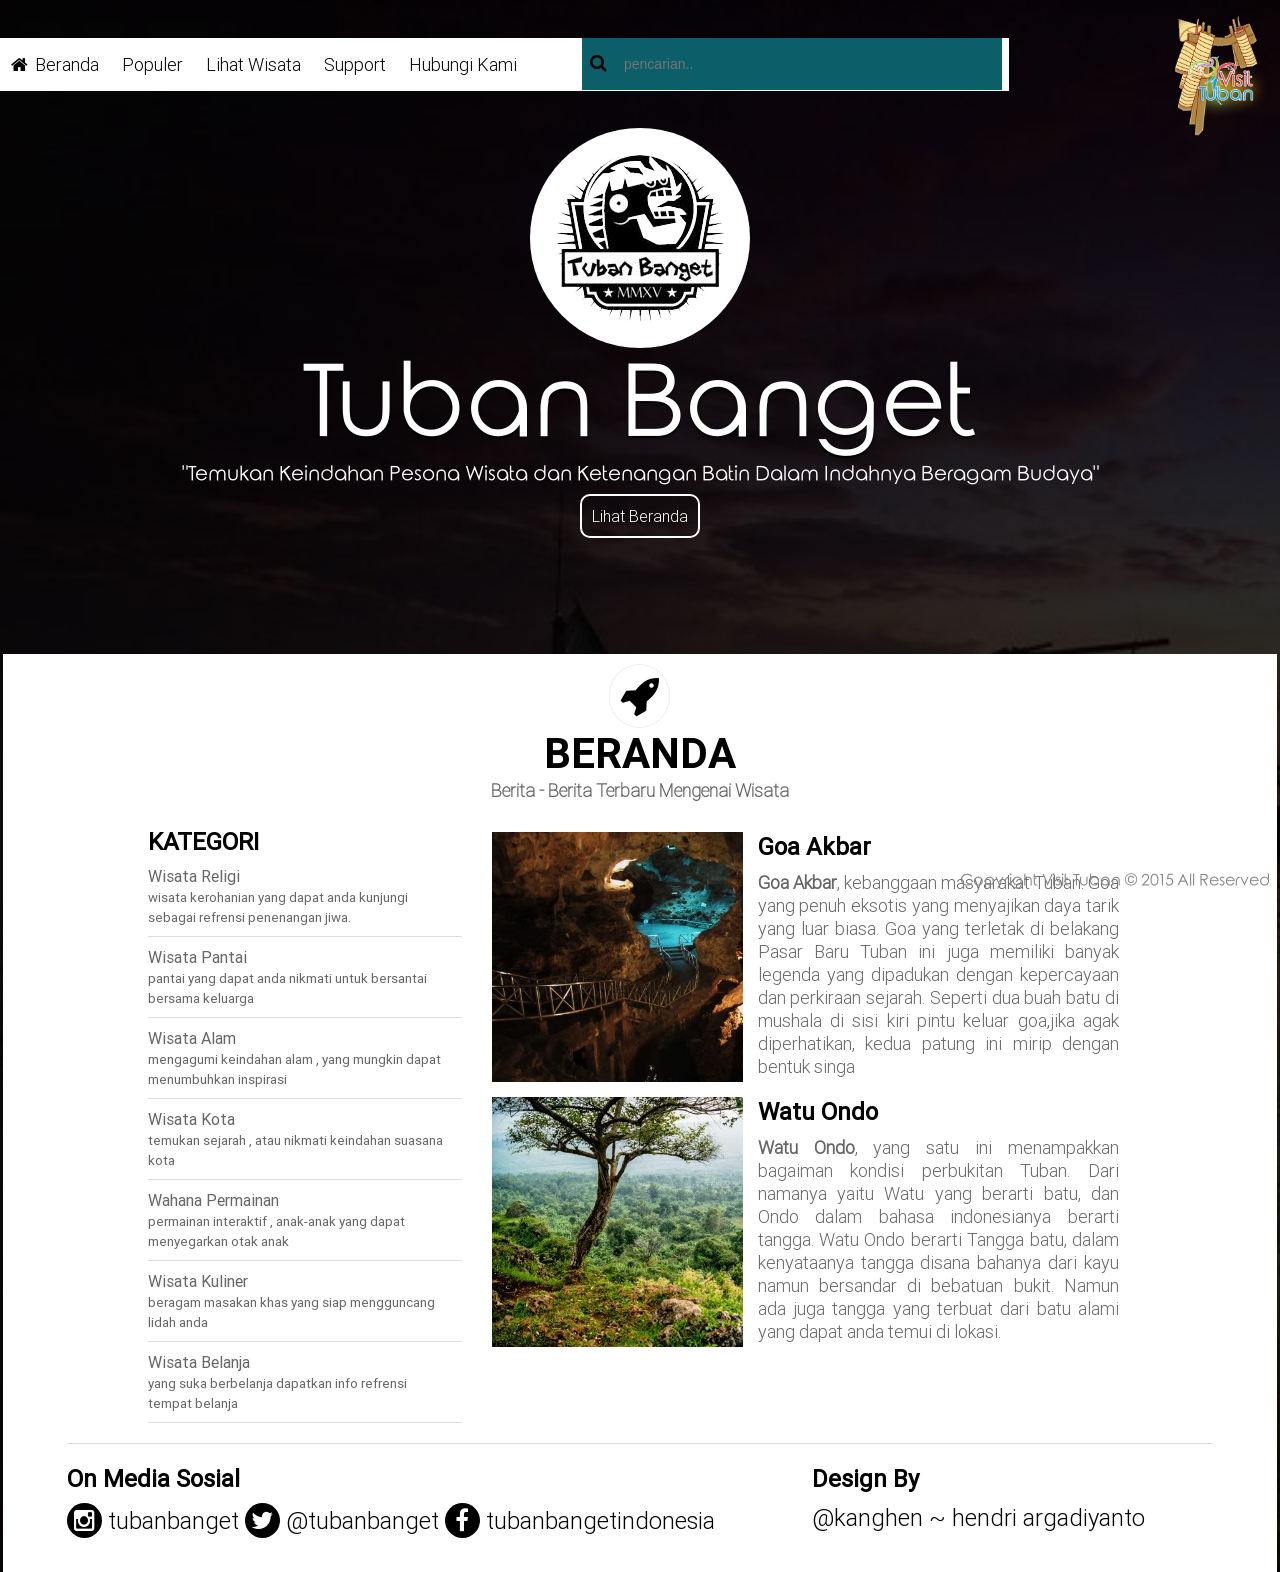
==== index.html @ 379a541a "First Commit Tuban Banget On Github" ====
<!DOCTYPE html>
<html>
	<head>
		<meta charset="utf-8">
		<title>Visit Tuban</title>
		<link rel='icon' href='image/logo.png' />
		<link rel="stylesheet" href="style/free.css" type="text/css">
		<link rel="stylesheet" href="style/font-awesome.min.css" type="text/css">
		<link rel="stylesheet" href="style/animate.css" type="text/css">
		<link rel="stylesheet" href="style/sweet-alert.css" type="text/css">
	</head>
	<body>
		<div class="logo"><img src="image/logo.png" width="100" /></div>
			<div class="menu">
					<li id='beranda'><a href="?beranda"><i class='fa fa-home'></i>Beranda</a></li>
					<li id='populer'><a href="?populer">Populer</a></li>
					<li id='lihatwisata'><a href="?lihatwisata">Lihat Wisata</a></li>
					<li id='support'><a href="?support">Support</a></li>
					<li id='kontak'><a href="?kontak">Hubungi Kami</a></li>
					<li class='src'><i class="fa fa-search" ></i><input type="text" name="src" placeholder="pencarian.." required="required"></li>
				</div>
				<!--Render Page Here-->
				<div id="pageSide"></div>
				<div class="footer">
					<div class="section">
						<div class="col-1">
							<h1>On Media Sosial</h1>
							<i class='fa fa-instagram'></i> tubanbanget
							<i class='fa fa-twitter'></i> @tubanbanget
							<i class='fa fa-facebook'></i> tubanbangetindonesia
						</div>
						<div class="col-2">
							<h1>Design By</h1>
							@kanghen ~ hendri argadiyanto
						</div>
					</div>
				</div>
		<div class="to-top"></div>
		<div class="copyright">Copyright Visit Tuban &copy; 2015 All Reserved</div>
	</body>
	<script src="js/jquery-1.11.3.min.js" type="text/javascript"></script>
	<script src="js/jquery.easing.1.3.js" type="text/javascript"></script>
	<script src="js/node_modules/masonry-layout/dist/masonry.pkgd.min.js" type="text/javascript"></script>
	<script src="js/sweet-alert.min.js" type="text/javascript"></script>
	<script src="js/slide-master.js" type="text/javascript"></script>
	<script src="js/custom.js" type="text/javascript"></script>
</html>
---- style/free.css ----
@font-face{
	font-family: "Rounded_Elegance";
	src:url("fonts/Rounded_Elegance.ttf");
	font-weight: 200;
}
@font-face{
	font-family: "Roboto-Bold";
	src:url("fonts/Roboto-Bold.ttf");
	font-weight: normal;
}
@font-face{
	font-family: "Roboto-Medium";
	src:url("fonts/Roboto-Medium.ttf");
	font-weight: normal;
}
@font-face{
	font-family: "Roboto-Regular";
	src:url("fonts/Roboto-Regular.ttf");
	font-weight: normal;
}
@font-face{
	font-family: "Roboto-Thin";
	src:url("fonts/Roboto-Thin.ttf");
	font-weight: normal;
}
@font-face{
	font-family: "Roboto-Light";
	src:url("fonts/Roboto-Light.ttf");
	font-weight: normal;
}
@font-face{
	font-family: "lane";
	src:url("fonts/lane.ttf");
	font-weight: normal;
}
*{
	padding: 0px;
	margin: 0px;
}
body{
	font-family: arial;
	font-size: 13px;
	background: url("img/bg.jpg") no-repeat;
	background-size: cover;
}
a{
	cursor: pointer;
	text-decoration: none;
}
#overbg{
	width: 100%;
	height: 100%;
	background:#000;
	opacity: 0.7;
	filter:alpha(opacity=70);
	position: fixed;
	z-index: 1;
	top: 0px;
}
.menu{
	top:8px;
	z-index: 10;
	position: fixed;
	width: 1009px;
	margin:30px auto auto auto;
	background: #fff;
	overflow: hidden;
	color: #000;
	padding: 0px;
	transition: all ease-in 0.3s;
}
.menu .left{
	width: 10px;
	background: #0da67d;
	height: auto;
	float: left;
	padding: 22px 0px 15px 0px;
	margin-right: 30px;
}
.menu li{
	list-style-type: none;
	float: left;
	color: #000;
	padding: 15px 12px 15px 11px;
	font-family: Roboto-Light;
	font-size: 18px;
	cursor: pointer;
	width: auto;
}
.menu li a{
	text-align: center;
	text-decoration: none;
	color: #000;
}
.menu li i{
	margin-right: 7px;
}
.menu .src{
	padding: 0px;
	margin: 0px;
}
.menu li:last-child{
	margin-left: 53px;
	background: #0c5e69;
	padding-left: 8px;
	cursor: none;
}
.menu li input[type="text"]{
	background: #0c5e69;
	color: #fff;
	padding: 18px 10px 18px 10px;
	font-family: arial;
	font-size: 14px;
	border:none;
	width:367.5px;
	box-shadow: none;
	border: none;
}
.menu li input[type="text"]:focus{
	border: none;
	box-shadow: none;
}
-webkit-input[type='text']:focus{
	border: none;
	box-shadow: none;
}
.menu li a:hover{
	color:#000;
	text-shadow: 0px 1px 2px #000;
}
.menu li:last-child:hover{
	color:#000;
	text-shadow: 0px 1px 2px #000;
}
.menu li ul{
	position: fixed;
	background: #fff;
	display: none;
	width: auto;
	padding: 0px;
	z-index: 11;
	margin-top: 15px;
	margin-left: -11px;
}
.menu li li{
	float: none;
	text-align: left;
	color: #000;
}
.menu li li:last-child{
	margin: 0px;
	background: #fff;
	text-align: left;
	cursor: pointer;
}
.menu li li a:hover,.menu li li a:last-child:hover{
	color:#000;
	text-shadow: 0px 1px 2px #000;
}
.menu li:hover ul{
	display: inline;
}
.selected{
	color:#0c5e69;
	text-shadow: 0px 1px 2px #000;
}
#mainbox{
	width: 100%;
	margin-top: 10%;
	margin-bottom: 10%;
	-webkit-animation-duration: 1s;
	animation-duration: 1s;
	-webkit-animation-fill-mode: both;
	animation-fill-mode: both;
	animation-name: bounceInDown;
}
#mainbox h1{
	margin: 0px;
	width: 100%;
	text-align: center;
	color: #fff;
	font-size: 100px;
	font-family: Rounded_Elegance;
	font-weight: normal;
	text-shadow:0px 2px 2px #000;
}
#mainbox h2{
	margin: 0px;
	width: 100%;
	text-align: center;
	color: #fff;
	font-size: 20px;
	font-family: Rounded_Elegance;
	font-weight: normal;
}
.afro{
	text-align: center;
	width: 100%;
	margin-top: 20px;
}
.afro a{
	background: none;
	border-radius: 10px;
	font-family: Roboto-Light;
	font-size: 16px;
	color: #fff;
	text-align: center;
	text-decoration: none;
	padding: 10px;
	border: solid 2px #fff;
}
.afro a:hover{
	border: solid 2px rgb(252, 77, 72);
	color:rgb(252, 77, 72);
}
.dot{
	border-bottom: dotted 1px #fff;
}
#mainbox .main{
	background: #000;
	padding: 20px;
	margin: auto;
	width: 40%;
	margin-top: 90px;
	border-radius: 10px;
	opacity: 0.5;
	color: #fff;
	font-size: 26px;
	font-family: Rounded_Elegance;
	text-align: center;
	line-height: 1.5;
	text-shadow:0px 0px 3px #444;
	box-shadow: 0px 0px 2px #000;
}
#mainbox .main i{
	color: #fe0202;
	font-size: 50px;
}
#mainbox .list{
	width: 980px;
	margin: auto;
	overflow: hidden;
}
#mainbox .list:hover .circle{

}
#mainbox .circle{
	cursor: pointer;
	float: left;
	width: 300px;
	margin-left: 20px;
	border-radius: 320px;
	height: 300px;
	margin-top: 30px;
	border:solid 3px #fff;
	transition: all 0.5s ease;
}
#mainbox .circle:hover{
	border-color: #0da67d;
	opacity: 0.8;
	transform: rotate(90deg);
}
#mainbox .desc{
	margin-top: 5px;
	text-align: center;
	float: left;
	width: 285px;
	margin-left: 20px;
	font-family: Rounded_Elegance;
	font-size: 13px;
	color:#fff;
	text-shadow: 0px 0px 2px #000;
	padding: 10px;
	font-weight: normal;
}
#mainbox .desc b{
	color: #fb4d09;
	padding-bottom: 2px;
	display: block;
	font-size: 16px;
	font-weight: bold;
}
#mainbox .contact{
	border-radius: 230px;
	width: 230px;
	height: 230px;
	border:solid 2px #fff;
	margin:30px auto auto auto;
}
#mainbox .framecontact{
	width: 980px;
	margin:20px auto auto auto;
	overflow: hidden;
	text-align: center;
	padding-top: 10px;
	color:#fff;
	font-size: 20px;
	font-family: Rounded_Elegance;
}
#mainbox .support img{
	height: 50px;
	padding: 10px;
}
.submit{
	width: 80%;
	margin: auto;
	font-size: 19px;
	color: #fff;
	text-align: center;
	margin-bottom: 15px;
}
.submit input[type='text']{
	padding: 8px;
	border: solid 1px #ddd;
	width: 100%;
	font-size: 18px;
	font-family: Roboto-Light;
	background: transparent;
	margin-top: 15px;
	box-shadow: 0px 0px 2px #ddd;
}
.submit textarea{
	width: 100%;
	padding: 8px;
	height: 100px;
	font-family: Roboto-Light;
	background: transparent;
	font-size: 18px;
	margin-top: 15px;
	border: solid 1px #989898;
	box-shadow: 0px 0px 2px #ddd;
}
.submit input[type='submit']{
	border-radius: 5px;
	background: #0da67d;
	padding:10px 40px 10px 40px;
	border:none;
	font-family: Rounded_Elegance;
	color: #fff;
	font-size: 18px;
	cursor: pointer;
}
.submit input[type='button']{
	border-radius: 5px;
	background: #fc3932;
	padding:10px 40px 10px 40px;
	border:none;
	font-family: Rounded_Elegance;
	color: #fff;
	font-size: 18px;
	cursor: pointer;
}
.submit input[type='submit']:hover{
	background: #10775b;
}
.submit input[type='button']:hover{
	background: #d12923;
}
.submit input[type="text"]:required:invalid{
  border: solid 1px #989898;
}
.submit input[type="text"]:required:valid{
  border: solid 1px rgb(36, 173, 198);
}
#detail-box{
	width: 100%;
	height: 430px;
	overflow: hidden;
}
#detail-box iframe{
	width: 100%;
	border: none;
}
.image-full{
	width: 50%;
	height: auto;
	overflow: hidden;
	margin: 10px 15px 10px 0px;
	float: left;
}
.image-full img{
	width: 100%;
	height: auto;
}
#second-box{
	width: 100%;
	margin-top: 7%;
	height: 430px;
	overflow: hidden;
}
.head-master{
	float: left;
	overflow: hidden;
	padding-top: 20px;
	width: 100%;
	margin: auto;
	height: 420px;
	text-align: center;
	display: none;
}
.head-master i{
	padding-top: 30px;
	background: #fff;
	width: 150px;
	height: 120px;
	font-size: 90px;
	text-align: center;
	border-radius: 130px;
	color: #000;
}
.head-master h1{
	font-size: 72px;
	font-family: Roboto-Light;
	text-shadow: 0px 2px 2px #000;
	color: #fff;
	text-align: center;
	width: 100%;
}
.head-master h5{
	margin: auto;
	width: 50%;
	text-align: center;
	font-size: 20px;
	font-family: Roboto-Thin;
	color: #fff;
}
.head-master .data-image{
	width: 150px;
	height: 150px;
	margin: auto;
	border-radius: 150px;
	border:solid 5px #fff;
}
.second,.col-4{
	background: #fff;
	width: 98%;
	overflow: hidden;
	clear: both;
	padding: 10px;
	margin: auto;
}
.second h1,.col-4 h1{
	width: 100%;
	color: #000;
	font-size: 42px;
	font-family: Roboto-Bold;
	text-align: center;
}
.second h1 i,.col-4 h1 i{
	border: solid 1px #eee;
	border-radius: 100px;
	padding: 10px;
}
.second h5,.col-4 h5{
	width: 100%;
	text-align: center;
	font-size: 18px;
	font-family: Roboto-Thin;
	color: #666;
}
.people{
	width: 90%;
	margin:20px auto auto auto;
}
.people .circ{
	width: 200px;
	height: 200px;
	margin:10px auto auto auto;
	border-radius: 200px;
	background: url("img/people.jpg") no-repeat;
	background-size: cover;
}
.dev{
	font-size: 20px;
	font-family: Roboto-Light;
	color: #000;
	font-style: italic;
	font-weight: normal;
	width: 40%;
	text-align: center;
	padding: 10px 0px 10px 0px;
	margin: auto;
}
.dev-2{
	font-size: 24px;
	font-family: Roboto-Light;
	color: #000;
	font-weight: normal;
	width: 100%;
	text-align: center;
}
.leftside{
	margin-top: 15px;
	padding: 10px;
	width: 25%;
	float: left;
	margin-left: 10%;
}
.leftside h3{
	font-size: 24px;
	font-family: Roboto-Regular;
	color: #000;
}
.rightside{
	margin-top: 15px;
	float: left;
	width: 50%;
	margin-left: 10px;
	padding: 10px;
	overflow: hidden;
}
.rightside h3{
	font-size: 24px;
	font-family: Roboto-Regular;
	color: #000;
	margin-bottom: 10px;
	text-decoration: none;
}
.rightside h3 a{
	font-size: 24px;
	font-family: Roboto-Regular;
	color: #000;
	margin-bottom: 10px;
	text-decoration: none;
}
.rightside h3 a:hover{
	color: #0993b1;
}
.post{
	margin:5px 0px 15px 0px;
	font-family: Roboto-Light;
	font-size: 18px;
	color: #666;
	text-align: justify;
	overflow: hidden;
	max-height: 280px;
}
.image{
	width: 40%;
	height: 250px;
	background: #eee;
	float: left;
	margin-right: 15px;
	overflow: hidden;
}
.image img{
	height: 100%;
	width: auto;
}
.cat{
	width: 46%;
	height: 260px;
	float: left;
	margin-right: 8px;
	margin-bottom: 8px;
	cursor: pointer;
}
.cat .cover{
	width: 100%;
	height: 260px;
	position: absolute;
	display: none;
	background: #000;
	opacity: 0.8;
	-webkit-animation-duration: 0.5s;
	animation-duration: 0.5s;
	-webkit-animation-fill-mode: both;
	animation-fill-mode: both;
}
.cat .cover h3{
	text-align: center;
	width: 100%;
	color: #fff;
	font-family: Roboto-Bold;
	font-size: 36px;
	padding: 50px 0px 0px 0px;
	text-transform: uppercase;
	-webkit-animation-duration: 0.5s;
	animation-duration: 0.5s;
	-webkit-animation-fill-mode: both;
	animation-fill-mode: both;
}
.cat .cover h3 a{
	color: #fff;
	font-family: Roboto-Bold;
	font-size: 36px;
}
.cat .cover h3 i{
	display: block;
	font-size: 72px;
	text-align: center;
}
.cat:hover .cover{
	display: block;
	animation-name: fadeInCover;
}
.cat:hover .cover h3{
	animation-name: fadeInUp;
}
.cat .cover h3:hover,.cat .cover h3:hover i,.cat .cover h3 a:hover{
	color: #f05555;
}
.col-3{
	width: 80%;
	margin:15px auto 25px auto;
	padding-bottom: 15px;
	overflow: hidden;
}
.col-3 .clm{
	box-shadow: 0px 0px 2px #ddd;
	overflow: hidden;
	width: 32%;
	float: left;
	margin-right: 10px;
	margin-top: 10px;
	border: solid 1px #ddd;
	cursor: pointer;
}
.col-3 .clm:hover{
	border: solid 2px #f05555;
}
.col-3 .clm img{
	width: 100%;
	margin-bottom: 5px;
}
.col-3 .clm p{
	padding: 10px;
	font-family: Roboto-Light;
	font-size: 18px;
	color: #666;
	text-align: justify;
}
.col-3 .clm h3{
	font-size: 24px;
	font-family: Roboto-Regular;
	color: #000;
	text-align: center;
	text-shadow: 0px 1px 2px #ddd;
}
.read-news{
	font-size: 20px;
	font-family: Roboto-Light;
	color: #666;
	line-height: 1.5;
	width: 70%;
	margin: auto;
	text-align: justify;
}
.read-news p{
	padding-bottom: 20px;
}
.list{
	list-style-type: none;
	margin: 0px;
	padding: 0px;
}
.list li{
	cursor: pointer;
	padding:10px 10px 10px 0px;
	font-size: 16px;
	font-family: Roboto-Regular;
	color: #666;
	border-bottom: solid 1px #ddd;
}
.list li a{
	color: #666;
	text-decoration: none;
}
.list li a:hover{
	text-shadow: 0px 0px 2px #999;
}
._selected{
	text-shadow: 0px 0px 2px #999;
}
.logo{
	margin-top: 10px;
	position: fixed;
	z-index: 4;
	float: right;
	right: 0;
	top: 0;
	margin-right: 10px;
}
.logo-2{
	width: 180px;
	height: 180px;
	margin:auto auto auto auto;
	background:#fff url("img/logo.png") no-repeat center;
	padding: 20px;
	border-radius: 200px;
}
.logo-3{
	width: 130px;
	height: 130px;
	margin:auto auto auto auto;
	background:#fff url("img/logo.png") no-repeat center;
	padding: 20px;
	border-radius: 200px;
	background-size: 80%;
}
.detail{
	width: 80%;
	margin:auto;
	overflow: hidden;
	font-size: 18px;
	font-family: Rounded_Elegance;
	font-weight: normal;
	line-height: 1.5;
}
.detail img{
	width: 40%;
	float: left;
	margin-right: 10px;
}
.detail p{
	padding-top: 20px;
	color: #fff;
}
.your-comment{
	width: 70%;
	margin: auto;
	font-size: 24px;
	font-family: Roboto-Light;
	text-align: left;
	color: #000;
	margin-top: 20px;
}
.read-comment{
	width: 70%;
	margin: 0px auto auto auto;
	padding: 10px;
}
.read-comment .rcm{
	width: 80%;
	color: #666;
	font-size: 18px;
	font-family: Roboto-Light;
	padding-top: 5px;
	padding-bottom: 20px;
	border-bottom: dashed 1px #ddd;
}
.read-comment .from{
	width: 100%;
	color: #f64040;
	font-size: 20px;
	font-family: Roboto-Light;
}
.footer{
	width: 99.5%;
	clear: both;
	background: #fff;
	margin: auto;
}
.footer .section{
	width: 90%;
	padding-top: 20px;
	padding-bottom: 20px;
	margin: auto;
	border-top: solid 1px #ddd;
	overflow: hidden;
}
.footer .col-1{
	width: 65%;
	float: left;
	font-size: 24px;
	font-family: Roboto-Light;
}
.footer .col-1 i{
	padding: 5px;
	color: #fff;
	background: #000;
	border-radius: 50px;
	width: 25px;
	height: 25px;
	text-align: center;
}
.footer .col-2{
	width: 34%;
	float: left;
	font-size: 24px;
	font-family: Roboto-Light;
	margin-bottom: 20px;
}
.footer .section h1{
	font-size: 24px;
	color: #000;
	margin-bottom: 10px;
	font-family: Roboto-Regular;
}
.copyright{
	color: #878787;
	font-size: 16px;
	font-family: Rounded_Elegance;
	text-align: right;
	padding-right: 10px;
	position: fixed;
	bottom: 10px;
	right: 0px;
	z-index: 10;
}
.to-top{
	padding:5px 5px 5px 5px;
	width: 40px;
	height: 40px;
	border-radius: 100px;
	text-align: center;
	color: #fff;
	background: #000;
	font-size: 36px;
	font-weight: bold;
	position: fixed;
	bottom: 40px;
	right: 10px;
	cursor: pointer;
	box-sizing: content-box;
	display: none;
}
.to-top:hover{
	background: #ddd;
	color: #000;
}
.to-top::before{
	font-family: FontAwesome;
	content: "\f062";
}
.hidden-slide{
  display: none;
}
.active-slide{
  display: block;
  -webkit-animation-duration: 1.5s;
  animation-duration: 1.5s;
  -webkit-animation-fill-mode: both;
  animation-fill-mode: both;
}
@-webkit-keyframes fadeInCover {
  from {
    opacity: 0;
  }

  to {
    opacity: 0.9;
  }
}

@keyframes fadeInCover {
  from {
    opacity: 0;
  }

  to {
    opacity: 0.9;
  }
}
---- style/sweet-alert.css ----
@import url(//fonts.googleapis.com/css?family=Open+Sans:400,600,700,300);
.sweet-overlay {
  background-color: rgba(0, 0, 0, 0.4);
  position: fixed;
  left: 0;
  right: 0;
  top: 0;
  bottom: 0;
  display: none;
  z-index: 1000; }

.sweet-alert {
  background-color: white;
  font-family: 'Open Sans', sans-serif;
  width: 478px;
  padding: 17px;
  border-radius: 5px;
  text-align: center;
  position: fixed;
  left: 50%;
  top: 50%;
  margin-left: -256px;
  margin-top: -200px;
  overflow: hidden;
  display: none;
  z-index: 2000; }
  @media all and (max-width: 540px) {
    .sweet-alert {
      width: auto;
      margin-left: 0;
      margin-right: 0;
      left: 15px;
      right: 15px; } }
  .sweet-alert h2 {
    color: #575757;
    font-size: 30px;
    text-align: center;
    font-weight: 600;
    text-transform: none;
    position: relative; }
  .sweet-alert p {
    color: #797979;
    font-size: 16px;
    text-align: center;
    font-weight: 300;
    position: relative;
    margin: 0;
    line-height: normal; }
  .sweet-alert button {
    background-color: #AEDEF4;
    color: white;
    border: none;
    box-shadow: none;
    font-size: 17px;
    font-weight: 500;
    border-radius: 5px;
    padding: 10px 32px;
    margin: 26px 5px 0 5px;
    cursor: pointer; }
    .sweet-alert button:focus {
      outline: none; }
    .sweet-alert button:hover {
      background-color: #a1d9f2; }
    .sweet-alert button:active {
      background-color: #81ccee; }
    .sweet-alert button.cancel {
      background-color: #D0D0D0; }
      .sweet-alert button.cancel:hover {
        background-color: #c8c8c8; }
      .sweet-alert button.cancel:active {
        background-color: #b6b6b6; }
  .sweet-alert .icon {
    width: 80px;
    height: 80px;
    border: 4px solid gray;
    border-radius: 50%;
    margin: 20px auto;
    position: relative; }
    .sweet-alert .icon.error {
      border-color: #F27474; }
      .sweet-alert .icon.error .x-mark {
        position: relative;
        display: block; }
      .sweet-alert .icon.error .line {
        position: absolute;
        height: 5px;
        width: 47px;
        background-color: #F27474;
        display: block;
        top: 37px;
        border-radius: 2px; }
        .sweet-alert .icon.error .line.left {
          -webkit-transform: rotate(45deg);
          transform: rotate(45deg);
          left: 17px; }
        .sweet-alert .icon.error .line.right {
          -webkit-transform: rotate(-45deg);
          transform: rotate(-45deg);
          right: 16px; }
    .sweet-alert .icon.warning {
      border-color: #F8BB86; }
      .sweet-alert .icon.warning .body {
        position: absolute;
        width: 5px;
        height: 47px;
        left: 50%;
        top: 10px;
        border-radius: 2px;
        margin-left: -2px;
        background-color: #F8BB86; }
      .sweet-alert .icon.warning .dot {
        position: absolute;
        width: 7px;
        height: 7px;
        border-radius: 50%;
        margin-left: -3px;
        bottom: 10px;
        background-color: #F8BB86; }
    .sweet-alert .icon.info {
      border-color: #C9DAE1; }
      .sweet-alert .icon.info::before {
        content: "";
        position: absolute;
        width: 5px;
        height: 29px;
        left: 50%;
        bottom: 17px;
        border-radius: 2px;
        margin-left: -2px;
        background-color: #C9DAE1; }
      .sweet-alert .icon.info::after {
        content: "";
        position: absolute;
        width: 7px;
        height: 7px;
        border-radius: 50%;
        margin-left: -3px;
        top: 19px;
        background-color: #C9DAE1; }
    .sweet-alert .icon.success {
      border-color: #A5DC86; }
      .sweet-alert .icon.success::before, .sweet-alert .icon.success::after {
        content: '';
        border-radius: 50%;
        position: absolute;
        width: 60px;
        height: 120px;
        background: white;
        transform: rotate(45deg); }
      .sweet-alert .icon.success::before {
        border-radius: 120px 0 0 120px;
        top: -7px;
        left: -33px;
        -webkit-transform: rotate(-45deg);
        transform: rotate(-45deg);
        -webkit-transform-origin: 60px 60px;
        transform-origin: 60px 60px; }
      .sweet-alert .icon.success::after {
        border-radius: 0 120px 120px 0;
        top: -11px;
        left: 30px;
        -webkit-transform: rotate(-45deg);
        transform: rotate(-45deg);
        -webkit-transform-origin: 0px 60px;
        transform-origin: 0px 60px; }
      .sweet-alert .icon.success .placeholder {
        width: 80px;
        height: 80px;
        border: 4px solid rgba(165, 220, 134, 0.2);
        border-radius: 50%;
        position: absolute;
        left: -4px;
        top: -4px;
        z-index: 2; }
      .sweet-alert .icon.success .fix {
        width: 5px;
        height: 90px;
        background-color: white;
        position: absolute;
        left: 28px;
        top: 8px;
        z-index: 1;
        -webkit-transform: rotate(-45deg);
        transform: rotate(-45deg); }
      .sweet-alert .icon.success .line {
        height: 5px;
        background-color: #A5DC86;
        display: block;
        border-radius: 2px;
        position: absolute;
        z-index: 2; }
        .sweet-alert .icon.success .line.tip {
          width: 25px;
          left: 14px;
          top: 46px;
          -webkit-transform: rotate(45deg);
          transform: rotate(45deg); }
        .sweet-alert .icon.success .line.long {
          width: 47px;
          right: 8px;
          top: 38px;
          -webkit-transform: rotate(-45deg);
          transform: rotate(-45deg); }
    .sweet-alert .icon.custom {
      background-size: contain;
      border-radius: 0;
      border: none;
      background-position: center center;
      background-repeat: no-repeat; }

/*
 * Animations
 */
@-webkit-keyframes showSweetAlert {
  0% {
    transform: scale(0.7);
    -webkit-transform: scale(0.7); }
  45% {
    transform: scale(1.05);
    -webkit-transform: scale(1.05); }
  80% {
    transform: scale(0.95);
    -webkit-tranform: scale(0.95); }
  100% {
    transform: scale(1);
    -webkit-transform: scale(1); } }
@-moz-keyframes showSweetAlert {
  0% {
    transform: scale(0.7);
    -webkit-transform: scale(0.7); }
  45% {
    transform: scale(1.05);
    -webkit-transform: scale(1.05); }
  80% {
    transform: scale(0.95);
    -webkit-tranform: scale(0.95); }
  100% {
    transform: scale(1);
    -webkit-transform: scale(1); } }
@keyframes showSweetAlert {
  0% {
    transform: scale(0.7);
    -webkit-transform: scale(0.7); }
  45% {
    transform: scale(1.05);
    -webkit-transform: scale(1.05); }
  80% {
    transform: scale(0.95);
    -webkit-tranform: scale(0.95); }
  100% {
    transform: scale(1);
    -webkit-transform: scale(1); } }
@-webkit-keyframes hideSweetAlert {
  0% {
    transform: scale(1);
    -webkit-transform: scale(1); }
  100% {
    transform: scale(0.5);
    -webkit-transform: scale(0.5); } }
@-moz-keyframes hideSweetAlert {
  0% {
    transform: scale(1);
    -webkit-transform: scale(1); }
  100% {
    transform: scale(0.5);
    -webkit-transform: scale(0.5); } }
@keyframes hideSweetAlert {
  0% {
    transform: scale(1);
    -webkit-transform: scale(1); }
  100% {
    transform: scale(0.5);
    -webkit-transform: scale(0.5); } }
.showSweetAlert {
  -webkit-animation: showSweetAlert 0.3s;
  -moz-animation: showSweetAlert 0.3s;
  animation: showSweetAlert 0.3s; }

.hideSweetAlert {
  -webkit-animation: hideSweetAlert 0.2s;
  -moz-animation: hideSweetAlert 0.2s;
  animation: hideSweetAlert 0.2s; }

@-webkit-keyframes animateSuccessTip {
  0% {
    width: 0;
    left: 1px;
    top: 19px; }
  54% {
    width: 0;
    left: 1px;
    top: 19px; }
  70% {
    width: 50px;
    left: -8px;
    top: 37px; }
  84% {
    width: 17px;
    left: 21px;
    top: 48px; }
  100% {
    width: 25px;
    left: 14px;
    top: 45px; } }
@-moz-keyframes animateSuccessTip {
  0% {
    width: 0;
    left: 1px;
    top: 19px; }
  54% {
    width: 0;
    left: 1px;
    top: 19px; }
  70% {
    width: 50px;
    left: -8px;
    top: 37px; }
  84% {
    width: 17px;
    left: 21px;
    top: 48px; }
  100% {
    width: 25px;
    left: 14px;
    top: 45px; } }
@keyframes animateSuccessTip {
  0% {
    width: 0;
    left: 1px;
    top: 19px; }
  54% {
    width: 0;
    left: 1px;
    top: 19px; }
  70% {
    width: 50px;
    left: -8px;
    top: 37px; }
  84% {
    width: 17px;
    left: 21px;
    top: 48px; }
  100% {
    width: 25px;
    left: 14px;
    top: 45px; } }
@-webkit-keyframes animateSuccessLong {
  0% {
    width: 0;
    right: 46px;
    top: 54px; }
  65% {
    width: 0;
    right: 46px;
    top: 54px; }
  84% {
    width: 55px;
    right: 0px;
    top: 35px; }
  100% {
    width: 47px;
    right: 8px;
    top: 38px; } }
@-moz-keyframes animateSuccessLong {
  0% {
    width: 0;
    right: 46px;
    top: 54px; }
  65% {
    width: 0;
    right: 46px;
    top: 54px; }
  84% {
    width: 55px;
    right: 0px;
    top: 35px; }
  100% {
    width: 47px;
    right: 8px;
    top: 38px; } }
@keyframes animateSuccessLong {
  0% {
    width: 0;
    right: 46px;
    top: 54px; }
  65% {
    width: 0;
    right: 46px;
    top: 54px; }
  84% {
    width: 55px;
    right: 0px;
    top: 35px; }
  100% {
    width: 47px;
    right: 8px;
    top: 38px; } }
@-webkit-keyframes rotatePlaceholder {
  0% {
    transform: rotate(-45deg);
    -webkit-transform: rotate(-45deg); }
  5% {
    transform: rotate(-45deg);
    -webkit-transform: rotate(-45deg); }
  12% {
    transform: rotate(-405deg);
    -webkit-transform: rotate(-405deg); }
  100% {
    transform: rotate(-405deg);
    -webkit-transform: rotate(-405deg); } }
@-moz-keyframes rotatePlaceholder {
  0% {
    transform: rotate(-45deg);
    -webkit-transform: rotate(-45deg); }
  5% {
    transform: rotate(-45deg);
    -webkit-transform: rotate(-45deg); }
  12% {
    transform: rotate(-405deg);
    -webkit-transform: rotate(-405deg); }
  100% {
    transform: rotate(-405deg);
    -webkit-transform: rotate(-405deg); } }
@keyframes rotatePlaceholder {
  0% {
    transform: rotate(-45deg);
    -webkit-transform: rotate(-45deg); }
  5% {
    transform: rotate(-45deg);
    -webkit-transform: rotate(-45deg); }
  12% {
    transform: rotate(-405deg);
    -webkit-transform: rotate(-405deg); }
  100% {
    transform: rotate(-405deg);
    -webkit-transform: rotate(-405deg); } }
.animateSuccessTip {
  -webkit-animation: animateSuccessTip 0.75s;
  -moz-animation: animateSuccessTip 0.75s;
  animation: animateSuccessTip 0.75s; }

.animateSuccessLong {
  -webkit-animation: animateSuccessLong 0.75s;
  -moz-animation: animateSuccessLong 0.75s;
  animation: animateSuccessLong 0.75s; }

.icon.success.animate::after {
  -webkit-animation: rotatePlaceholder 4.25s ease-in;
  -moz-animation: rotatePlaceholder 4.25s ease-in;
  animation: rotatePlaceholder 4.25s ease-in; }

@-webkit-keyframes animateErrorIcon {
  0% {
    transform: rotateX(100deg);
    -webkit-transform: rotateX(100deg);
    opacity: 0; }
  100% {
    transform: rotateX(0deg);
    -webkit-transform: rotateX(0deg);
    opacity: 1; } }
@-moz-keyframes animateErrorIcon {
  0% {
    transform: rotateX(100deg);
    -webkit-transform: rotateX(100deg);
    opacity: 0; }
  100% {
    transform: rotateX(0deg);
    -webkit-transform: rotateX(0deg);
    opacity: 1; } }
@keyframes animateErrorIcon {
  0% {
    transform: rotateX(100deg);
    -webkit-transform: rotateX(100deg);
    opacity: 0; }
  100% {
    transform: rotateX(0deg);
    -webkit-transform: rotateX(0deg);
    opacity: 1; } }
.animateErrorIcon {
  -webkit-animation: animateErrorIcon 0.5s;
  -moz-animation: animateErrorIcon 0.5s;
  animation: animateErrorIcon 0.5s; }

@-webkit-keyframes animateXMark {
  0% {
    transform: scale(0.4);
    -webkit-transform: scale(0.4);
    margin-top: 26px;
    opacity: 0; }
  50% {
    transform: scale(0.4);
    -webkit-transform: scale(0.4);
    margin-top: 26px;
    opacity: 0; }
  80% {
    transform: scale(1.15);
    -webkit-transform: scale(1.15);
    margin-top: -6px; }
  100% {
    transform: scale(1);
    -webkit-transform: scale(1);
    margin-top: 0;
    opacity: 1; } }
@-moz-keyframes animateXMark {
  0% {
    transform: scale(0.4);
    -webkit-transform: scale(0.4);
    margin-top: 26px;
    opacity: 0; }
  50% {
    transform: scale(0.4);
    -webkit-transform: scale(0.4);
    margin-top: 26px;
    opacity: 0; }
  80% {
    transform: scale(1.15);
    -webkit-transform: scale(1.15);
    margin-top: -6px; }
  100% {
    transform: scale(1);
    -webkit-transform: scale(1);
    margin-top: 0;
    opacity: 1; } }
@keyframes animateXMark {
  0% {
    transform: scale(0.4);
    -webkit-transform: scale(0.4);
    margin-top: 26px;
    opacity: 0; }
  50% {
    transform: scale(0.4);
    -webkit-transform: scale(0.4);
    margin-top: 26px;
    opacity: 0; }
  80% {
    transform: scale(1.15);
    -webkit-transform: scale(1.15);
    margin-top: -6px; }
  100% {
    transform: scale(1);
    -webkit-transform: scale(1);
    margin-top: 0;
    opacity: 1; } }
.animateXMark {
  -webkit-animation: animateXMark 0.5s;
  -moz-animation: animateXMark 0.5s;
  animation: animateXMark 0.5s; }

/*@include keyframes(simpleRotate) {
	0%		{ transform: rotateY(0deg);    }
  100% 	{ transform: rotateY(-360deg); }
}
.simpleRotate {
	@include animation('simpleRotate 0.75s');
}*/
@-webkit-keyframes pulseWarning {
  0% {
    border-color: #F8D486; }
  100% {
    border-color: #F8BB86; } }
@-moz-keyframes pulseWarning {
  0% {
    border-color: #F8D486; }
  100% {
    border-color: #F8BB86; } }
@keyframes pulseWarning {
  0% {
    border-color: #F8D486; }
  100% {
    border-color: #F8BB86; } }
.pulseWarning {
  -webkit-animation: pulseWarning 0.75s infinite alternate;
  -moz-animation: pulseWarning 0.75s infinite alternate;
  animation: pulseWarning 0.75s infinite alternate; }

@-webkit-keyframes pulseWarningIns {
  0% {
    background-color: #F8D486; }
  100% {
    background-color: #F8BB86; } }
@-moz-keyframes pulseWarningIns {
  0% {
    background-color: #F8D486; }
  100% {
    background-color: #F8BB86; } }
@keyframes pulseWarningIns {
  0% {
    background-color: #F8D486; }
  100% {
    background-color: #F8BB86; } }
.pulseWarningIns {
  -webkit-animation: pulseWarningIns 0.75s infinite alternate;
  -moz-animation: pulseWarningIns 0.75s infinite alternate;
  animation: pulseWarningIns 0.75s infinite alternate; }
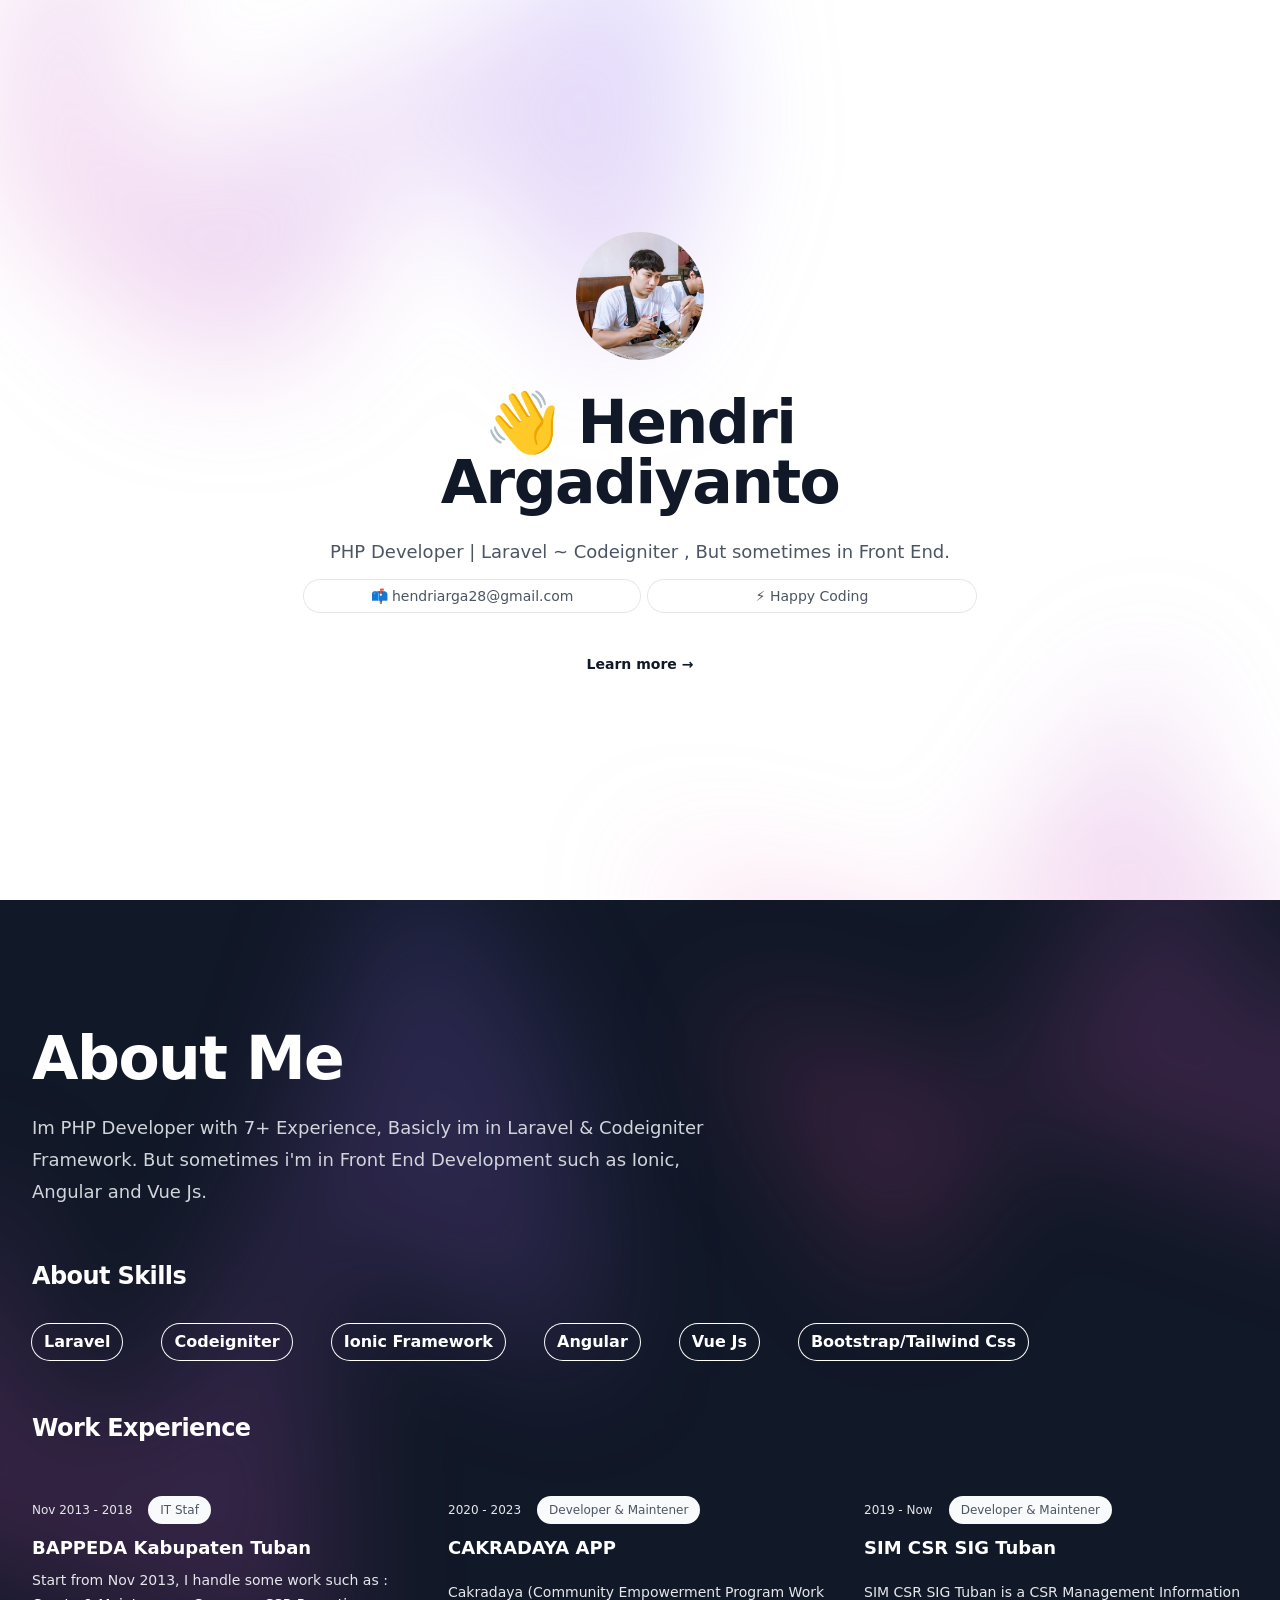
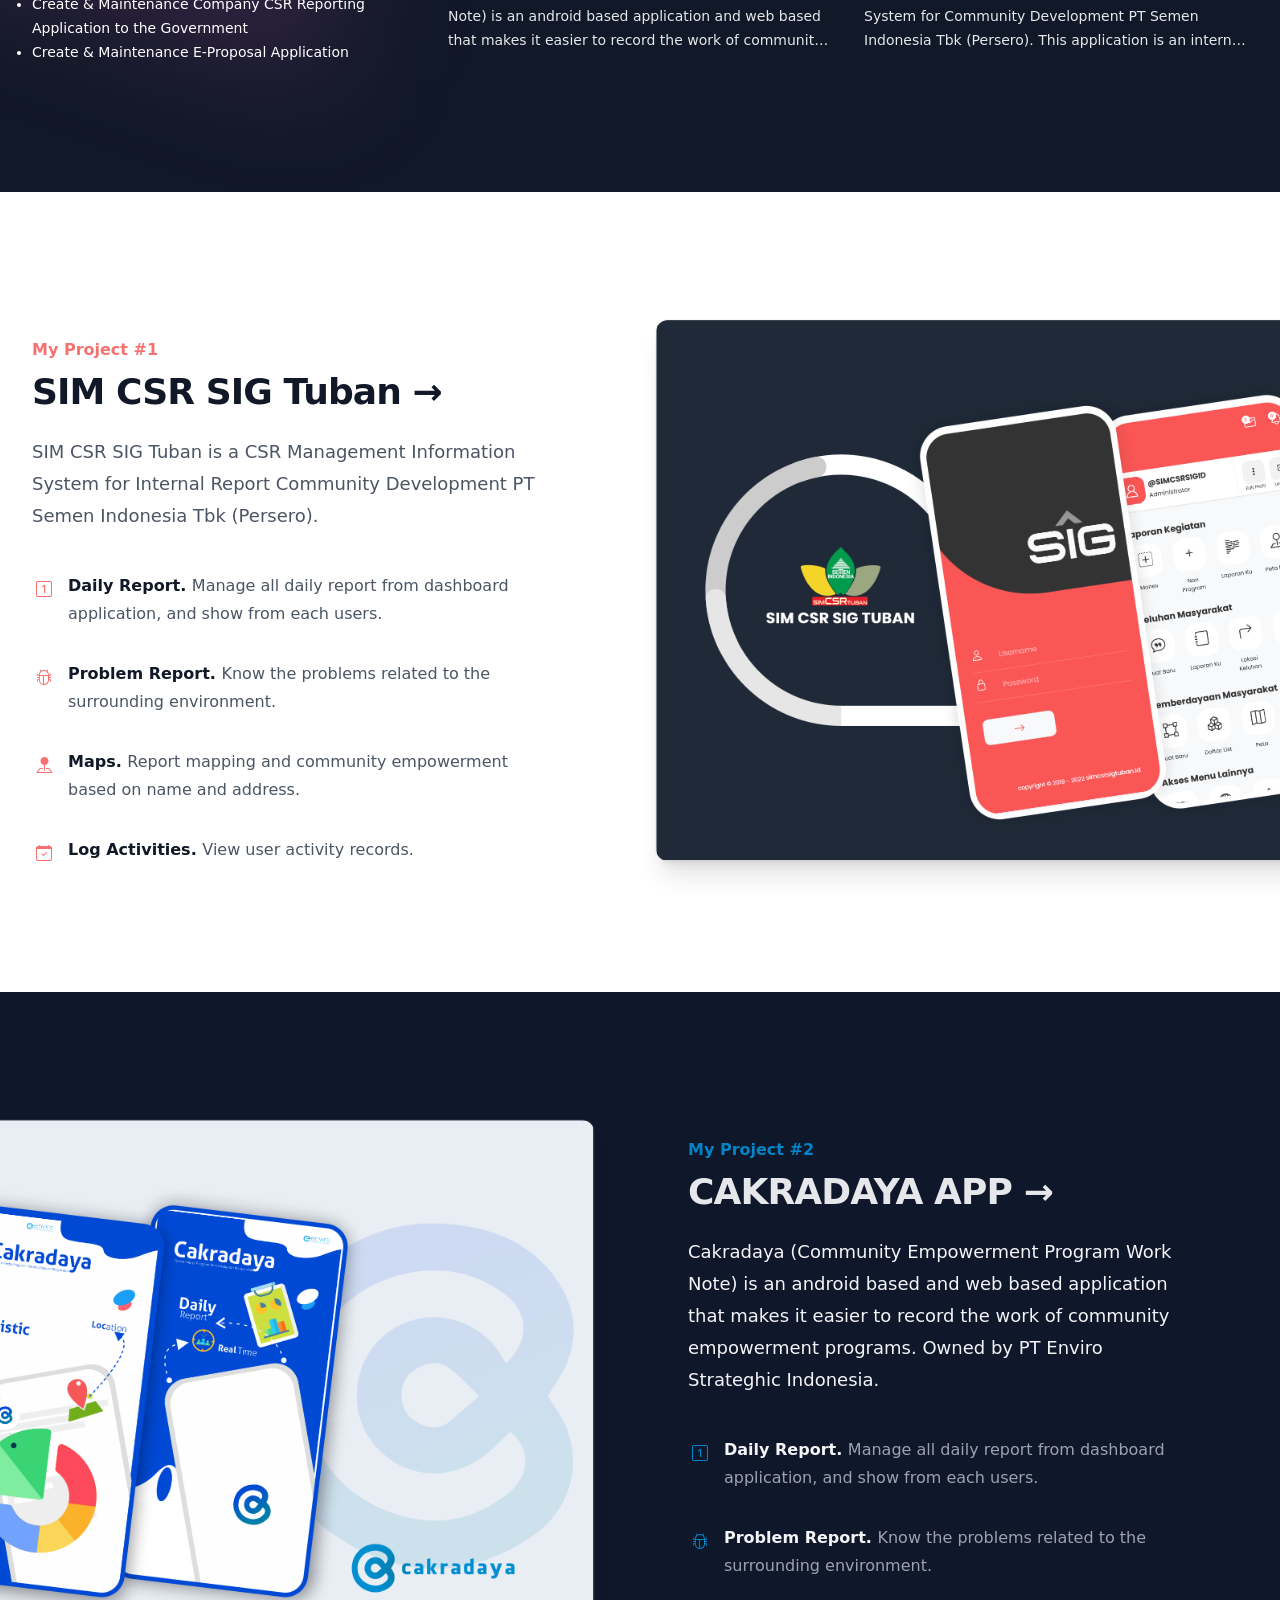
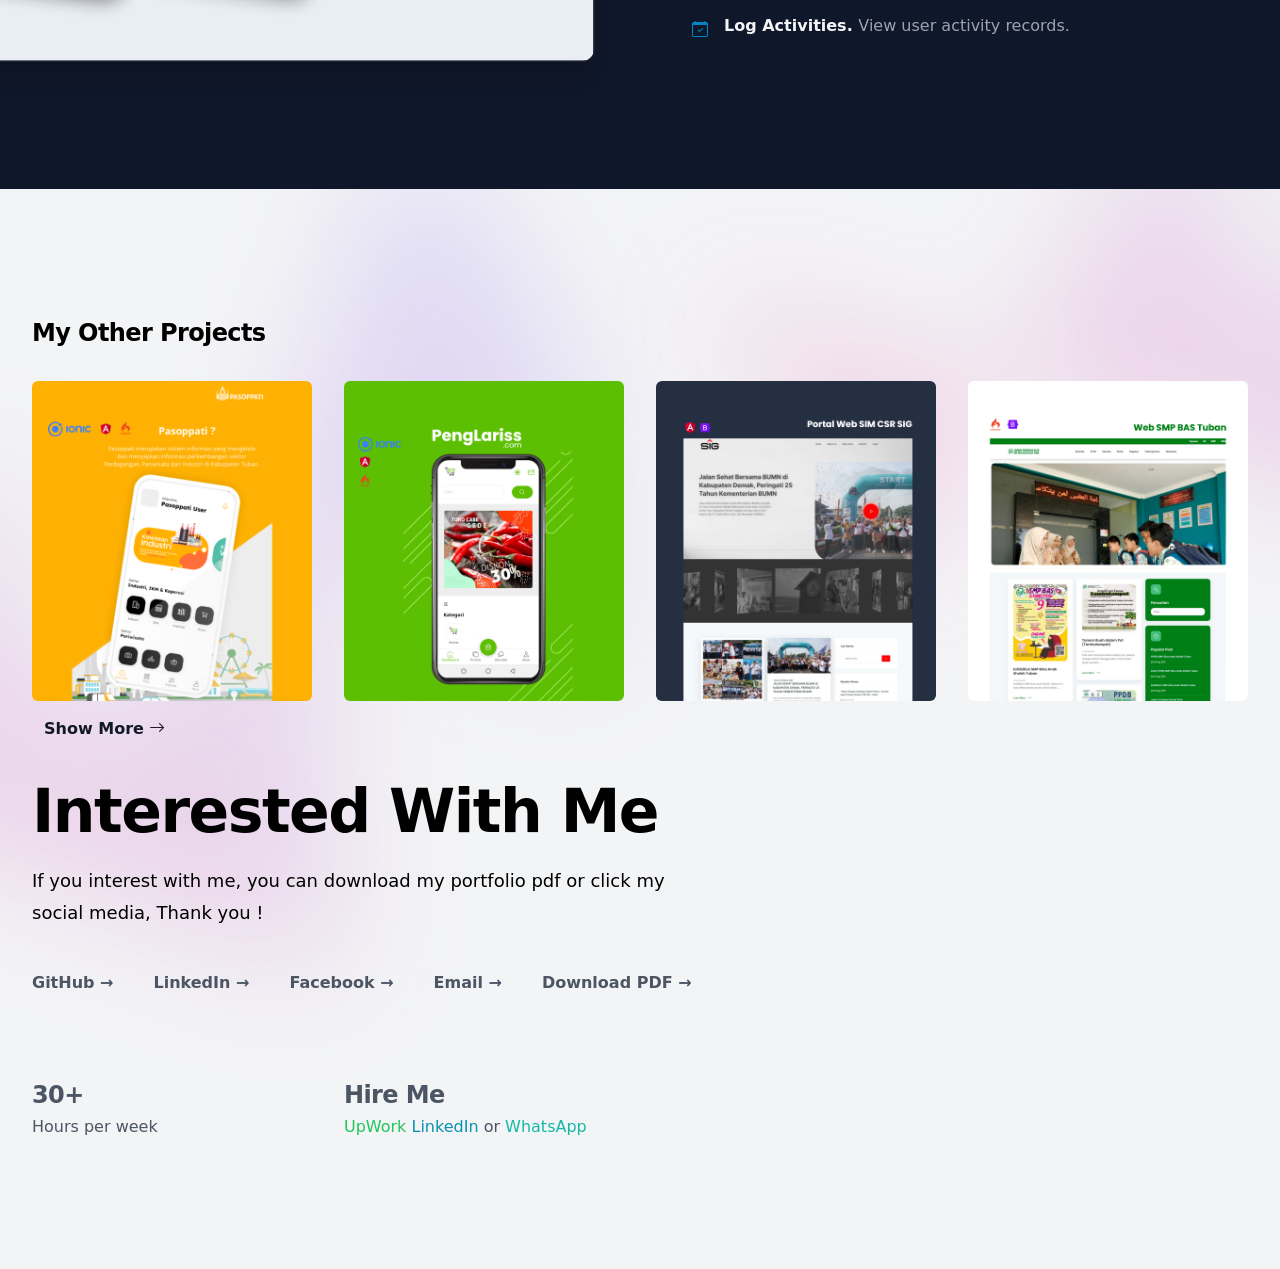
==== commit 4cb8ec13: "FIrst Commit" ====
--- a/index.html
+++ b/index.html
@@ -1,47 +1,313 @@
-<!DOCTYPE html>
+<!doctype html>
 <html>
-	<head>
-		<meta charset="utf-8">
-		<title>Visit Tuban</title>
-		<link rel='icon' href='image/logo.png' />
-		<link rel="stylesheet" href="style/free.css" type="text/css">
-		<link rel="stylesheet" href="style/font-awesome.min.css" type="text/css">
-		<link rel="stylesheet" href="style/animate.css" type="text/css">
-		<link rel="stylesheet" href="style/sweet-alert.css" type="text/css">
-	</head>
-	<body>
-		<div class="logo"><img src="image/logo.png" width="100" /></div>
-			<div class="menu">
-					<li id='beranda'><a href="?beranda"><i class='fa fa-home'></i>Beranda</a></li>
-					<li id='populer'><a href="?populer">Populer</a></li>
-					<li id='lihatwisata'><a href="?lihatwisata">Lihat Wisata</a></li>
-					<li id='support'><a href="?support">Support</a></li>
-					<li id='kontak'><a href="?kontak">Hubungi Kami</a></li>
-					<li class='src'><i class="fa fa-search" ></i><input type="text" name="src" placeholder="pencarian.." required="required"></li>
-				</div>
-				<!--Render Page Here-->
-				<div id="pageSide"></div>
-				<div class="footer">
-					<div class="section">
-						<div class="col-1">
-							<h1>On Media Sosial</h1>
-							<i class='fa fa-instagram'></i> tubanbanget
-							<i class='fa fa-twitter'></i> @tubanbanget
-							<i class='fa fa-facebook'></i> tubanbangetindonesia
-						</div>
-						<div class="col-2">
-							<h1>Design By</h1>
-							@kanghen ~ hendri argadiyanto
-						</div>
-					</div>
-				</div>
-		<div class="to-top"></div>
-		<div class="copyright">Copyright Visit Tuban &copy; 2015 All Reserved</div>
-	</body>
-	<script src="js/jquery-1.11.3.min.js" type="text/javascript"></script>
-	<script src="js/jquery.easing.1.3.js" type="text/javascript"></script>
-	<script src="js/node_modules/masonry-layout/dist/masonry.pkgd.min.js" type="text/javascript"></script>
-	<script src="js/sweet-alert.min.js" type="text/javascript"></script>
-	<script src="js/slide-master.js" type="text/javascript"></script>
-	<script src="js/custom.js" type="text/javascript"></script>
-</html>
+<head>
+  <meta charset="UTF-8">
+  <meta name="viewport" content="width=device-width, initial-scale=1.0">
+  <meta name="description" content="Hello im Hendri Argadiyanto, im PHP Developer | Laravel ~ Codeigniter , But sometimes in Front End">
+  <meta name="author" content="Hendri Argadiyanto">
+  <title>Hendri Argadiyanto</title>
+  <meta name="twitter:card" content="summary_large_image">
+  <meta name="twitter:site" content="Wani Matoh 515">
+  <meta name="twitter:creator" content="Hendri Argadiyanto">
+  <meta name="twitter:title" content="Hendri Argadiyanto">
+  <meta name="twitter:description" content="Hello im Hendri Argadiyanto, im PHP Developer | Laravel ~ Codeigniter , But sometimes in Front End">
+  <meta name="twitter:image" content="https://kanghen.github.io/me.png">
+
+  <meta property="og:url" content="https://kanghen.github.io/">
+  <meta property="og:title" content="Hendri Argadiyanto">
+  <meta property="og:description" content="Hello im Hendri Argadiyanto, im PHP Developer | Laravel ~ Codeigniter , But sometimes in Front End">
+  <meta property="og:type" content="website">
+  <meta property="og:image" content="https://kanghen.github.io/me.png">
+  <meta property="og:image:type" content="image/png">
+  <meta property="og:image:width" content="150">
+  <meta property="og:image:height" content="150">
+  <link href="styles.css" rel="stylesheet">
+</head>
+<body>
+  <div class="bg-white">
+    <div class="relative isolate px-6 pt-2 lg:px-8">
+      <div class="absolute inset-x-0 -top-40 -z-10 transform-gpu overflow-hidden blur-3xl sm:-top-80" aria-hidden="true">
+        <div class="relative left-[calc(50%-11rem)] aspect-[1155/678] w-[36.125rem] -translate-x-1/2 rotate-[30deg] bg-gradient-to-tr from-[#ff80b5] to-[#9089fc] opacity-30 sm:left-[calc(50%-30rem)] sm:w-[72.1875rem]" style="clip-path: polygon(74.1% 44.1%, 100% 61.6%, 97.5% 26.9%, 85.5% 0.1%, 80.7% 2%, 72.5% 32.5%, 60.2% 62.4%, 52.4% 68.1%, 47.5% 58.3%, 45.2% 34.5%, 27.5% 76.7%, 0.1% 64.9%, 17.9% 100%, 27.6% 76.8%, 76.1% 97.7%, 74.1% 44.1%)"></div>
+      </div>
+      <div class="mx-auto max-w-2xl py-32 sm:py-48 lg:py-56">
+        <div class="sm:mb-8 sm:flex sm:justify-center">
+            <div class="w-32 sm:w-32 rounded-full overflow-hidden mx-auto">
+              <img src="me.jpg" alt="its me" class="mx-auto"/>
+            </div>
+        </div>
+        <div class="text-center">
+          <h1 class="text-4xl font-bold tracking-tight text-gray-900 sm:text-6xl">👋 Hendri Argadiyanto</h1>
+          <p class="mt-6 text-lg leading-8 text-gray-600 mb-3">PHP Developer | Laravel ~ Codeigniter , But sometimes in Front End.</p>
+          <div class="mx-auto grid lg:grid-cols-2 md:grid-cols-2 sm:grid-cols-1 gap-y-4">
+            <div class="relative rounded-full border-solid border-1 px-3 py-1 text-sm leading-6 text-gray-600 ring-1 ring-gray-900/10 hover:ring-gray-900/20">
+              📫 hendriarga28@gmail.com
+            </div>
+            <div class="ms-2 relative rounded-full border-solid border-1 px-3 py-1 text-sm leading-6 text-gray-600 ring-1 ring-gray-900/10 hover:ring-gray-900/20">
+              ⚡ Happy Coding
+            </div>
+          </div>
+          <div class="mt-10 flex items-center justify-center gap-x-6">
+            <a href="#about-me" class="text-sm font-semibold leading-6 text-gray-900">Learn more <span aria-hidden="true">→</span></a>
+          </div>
+        </div>
+      </div>
+      <div class="absolute inset-x-0 top-[calc(100%-13rem)] -z-10 transform-gpu overflow-hidden blur-3xl sm:top-[calc(100%-30rem)]" aria-hidden="true">
+        <div class="relative left-[calc(50%+3rem)] aspect-[1155/678] w-[36.125rem] -translate-x-1/2 bg-gradient-to-tr from-[#ff80b5] to-[#9089fc] opacity-30 sm:left-[calc(50%+36rem)] sm:w-[72.1875rem]" style="clip-path: polygon(74.1% 44.1%, 100% 61.6%, 97.5% 26.9%, 85.5% 0.1%, 80.7% 2%, 72.5% 32.5%, 60.2% 62.4%, 52.4% 68.1%, 47.5% 58.3%, 45.2% 34.5%, 27.5% 76.7%, 0.1% 64.9%, 17.9% 100%, 27.6% 76.8%, 76.1% 97.7%, 74.1% 44.1%)"></div>
+      </div>
+    </div>
+  </div>
+
+  <div class="relative isolate overflow-hidden bg-gray-900 py-24 sm:py-32" id="about-me">
+    <div class="hidden sm:absolute sm:-top-10 sm:right-1/2 sm:-z-10 sm:mr-10 sm:block sm:transform-gpu sm:blur-3xl" aria-hidden="true">
+      <div class="aspect-[1097/845] w-[68.5625rem] bg-gradient-to-tr from-[#ff4694] to-[#776fff] opacity-20" style="clip-path: polygon(74.1% 44.1%, 100% 61.6%, 97.5% 26.9%, 85.5% 0.1%, 80.7% 2%, 72.5% 32.5%, 60.2% 62.4%, 52.4% 68.1%, 47.5% 58.3%, 45.2% 34.5%, 27.5% 76.7%, 0.1% 64.9%, 17.9% 100%, 27.6% 76.8%, 76.1% 97.7%, 74.1% 44.1%)"></div>
+    </div>
+    <div class="absolute -top-52 left-1/2 -z-10 -translate-x-1/2 transform-gpu blur-3xl sm:top-[-28rem] sm:ml-16 sm:translate-x-0 sm:transform-gpu" aria-hidden="true">
+      <div class="aspect-[1097/845] w-[68.5625rem] bg-gradient-to-tr from-[#ff4694] to-[#776fff] opacity-20" style="clip-path: polygon(74.1% 44.1%, 100% 61.6%, 97.5% 26.9%, 85.5% 0.1%, 80.7% 2%, 72.5% 32.5%, 60.2% 62.4%, 52.4% 68.1%, 47.5% 58.3%, 45.2% 34.5%, 27.5% 76.7%, 0.1% 64.9%, 17.9% 100%, 27.6% 76.8%, 76.1% 97.7%, 74.1% 44.1%)"></div>
+    </div>
+    <div class="mx-auto max-w-7xl px-6 lg:px-8">
+      <div class="mx-auto max-w-2xl lg:mx-0">
+        <h2 class="text-4xl font-bold tracking-tight text-white sm:text-6xl">About Me</h2>
+        <p class="mt-6 text-lg leading-8 text-gray-300">Im PHP Developer with 7+ Experience, Basicly im in Laravel & Codeigniter Framework. But sometimes i'm in Front End Development such as Ionic, Angular and Vue Js.</p>
+      </div>
+      <div class="mx-auto mt-10 max-w-2xl lg:mx-0 lg:max-w-none">
+        <h6 class="text-2xl font-bold tracking-tight text-white py-3 mb-5">About Skills</h6>
+        <div class="grid grid-cols-1 gap-x-8 gap-y-6 text-base font-semibold leading-7 text-white sm:grid-cols-2 md:flex lg:gap-x-10">
+          <a class="border-solid ring-1 ring-white px-3 py-1 rounded-full" href="#">Laravel</a>
+          <a class="border-solid ring-1 ring-white px-3 py-1 rounded-full" href="#">Codeigniter</a>
+          <a class="border-solid ring-1 ring-white px-3 py-1 rounded-full" href="#">Ionic Framework</a>
+          <a class="border-solid ring-1 ring-white px-3 py-1 rounded-full" href="#">Angular</a>
+          <a class="border-solid ring-1 ring-white px-3 py-1 rounded-full" href="#">Vue Js</a>
+          <a class="border-solid ring-1 ring-white px-3 py-1 rounded-full" href="#">Bootstrap/Tailwind Css</a>
+        </div>
+
+        <h3 class="text-2xl font-bold tracking-tight text-white py-3 mt-10">Work Experience</h3>
+        <div class="mx-auto grid max-w-2xl grid-cols-1 gap-x-8 gap-y-16 pt-10 lg:mx-0 lg:max-w-none lg:grid-cols-3">
+          <article class="flex max-w-xl flex-col items-start justify-between">
+            <div class="flex items-center gap-x-4 text-xs">
+              <time datetime="2020-03-16" class="text-gray-200">Nov 2013 - 2018</time>
+              <a href="#" class="relative z-10 rounded-full bg-gray-50 px-3 py-1.5 font-medium text-gray-600 hover:bg-gray-100">IT Staf</a>
+            </div>
+            <div class="group relative">
+              <h3 class="mt-3 text-lg font-semibold leading-6 text-gray-900 group-hover:text-gray-600">
+                <a href="#" class="text-white">
+                  <span class="absolute inset-0"></span>
+                  BAPPEDA Kabupaten Tuban
+                </a>
+              </h3>
+              <p class="mt-2 line-clamp-3 text-sm leading-6 text-gray-200">
+                  Start from Nov 2013, I handle some work such as : <br />
+                  <ul >
+                    <li class="text-sm leading-6 text-white list-disc">Create & Maintenance Company CSR Reporting Application to the Government</li>
+                    <li class="text-sm leading-6 text-white list-disc">Create & Maintenance E-Proposal Application</li>
+                  </ul>
+              </p>
+            </div>
+           
+          </article>
+  
+          <article class="flex max-w-xl flex-col items-start">
+            <div class="flex items-center gap-x-4 text-xs">
+              <time datetime="2020-03-16" class="text-gray-200">2020 - 2023</time>
+              <a href="#" class="relative z-10 rounded-full bg-gray-50 px-3 py-1.5 font-medium text-gray-600 hover:bg-gray-100">Developer & Maintener</a>
+            </div>
+            <div class="group relative">
+              <h3 class="mt-3 text-lg font-semibold leading-6 text-gray-900 group-hover:text-gray-600">
+                <a href="#" class="text-white">
+                  <span class="absolute inset-0"></span>
+                  CAKRADAYA APP
+                </a>
+              </h3>
+              <p class="mt-5 line-clamp-3 text-sm leading-6 text-gray-200">
+                Cakradaya (Community Empowerment Program Work Note) is an android based application and web based that makes it easier to record the work of community empowerment programs. 
+                Which this application helps users to send data from the field. This application owned by PT Enviro Strateghic Indonesia.
+              </p>
+            </div>
+           
+          </article>
+  
+          <article class="flex max-w-xl flex-col items-start">
+            <div class="flex items-center gap-x-4 text-xs">
+              <time datetime="2020-03-16" class="text-gray-200">2019 - Now</time>
+              <a href="#" class="relative z-10 rounded-full bg-gray-50 px-3 py-1.5 font-medium text-gray-600 hover:bg-gray-100">Developer & Maintener</a>
+            </div>
+            <div class="group relative">
+              <h3 class="mt-3 text-lg font-semibold leading-6 text-gray-900 group-hover:text-gray-600">
+                <a href="#" class="text-white">
+                  <span class="absolute inset-0"></span>
+                  SIM CSR SIG Tuban
+                </a>
+              </h3>
+              <p class="mt-5 line-clamp-3 text-sm leading-6 text-gray-200">
+                SIM CSR SIG Tuban is a CSR Management Information System for Community Development PT Semen Indonesia Tbk (Persero). 
+                This application is an internal reporting application for the process of monitoring and evaluating community empowerment that has been carried out by PT Semen Indonesia (Persero) Tbk.
+              </p>
+            </div>
+           
+          </article>
+        </div>
+      </div>
+    </div>
+  </div>
+
+  <div class="overflow-hidden bg-white py-24 sm:py-32">
+    <div class="mx-auto max-w-7xl px-6 lg:px-8">
+      <div class="mx-auto grid max-w-2xl grid-cols-1 gap-x-8 gap-y-16 sm:gap-y-20 lg:mx-0 lg:max-w-none lg:grid-cols-2">
+        <div class="lg:pr-8 lg:pt-4">
+          <div class="lg:max-w-lg">
+            <h2 class="text-base font-semibold leading-7 text-red-400">My Project #1</h2>
+            <p class="mt-2 text-3xl font-bold tracking-tight text-gray-900 sm:text-4xl cursor-pointer hover:text-red-500" onclick="window.open('https://simcsrsigtuban.id/')">
+              SIM CSR SIG Tuban <span aria-hidden="true">&rarr;</span>
+            </p>
+            <p class="mt-6 text-lg leading-8 text-gray-600">SIM CSR SIG Tuban is a CSR Management Information System for Internal Report Community Development PT Semen Indonesia Tbk (Persero).</p>
+            <dl class="mt-10 max-w-xl space-y-8 text-base leading-7 text-gray-600 lg:max-w-none">
+              <div class="relative pl-9">
+                <dt class="inline font-semibold text-gray-900">
+                  <i class="bi bi-1-square absolute left-1 top-1 h-5 w-5 text-red-400"></i>
+                  Daily Report.
+                </dt>
+                <dd class="inline">Manage all daily report from dashboard application, and show from each users.</dd>
+              </div>
+              <div class="relative pl-9">
+                <dt class="inline font-semibold text-gray-900">
+                  <i class="bi bi-bug absolute left-1 top-1 h-5 w-5 text-red-400"></i>
+                  Problem Report.
+                </dt>
+                <dd class="inline">Know the problems related to the surrounding environment.</dd>
+              </div>
+              <div class="relative pl-9">
+                <dt class="inline font-semibold text-gray-900">
+                  <i class="bi bi-pin-map-fill absolute left-1 top-1 h-5 w-5 text-red-400"></i>
+                  Maps.
+                </dt>
+                <dd class="inline">Report mapping and community empowerment based on name and address.</dd>
+              </div>
+              <div class="relative pl-9">
+                <dt class="inline font-semibold text-gray-900">
+                  <i class="bi bi-calendar-check absolute left-1 top-1 h-5 w-5 text-red-400"></i>
+                  Log Activities.
+                </dt>
+                <dd class="inline">View user activity records.</dd>
+              </div>
+            </dl>
+          </div>
+        </div>
+        <img src="./portfolio/1.png" alt="Product screenshot" class="w-[48rem] max-w-none rounded-xl shadow-xl ring-1 ring-gray-400/10 sm:w-[57rem] md:-ml-4 lg:-ml-0" width="2432" height="1442">
+      </div>
+    </div>
+  </div>
+
+  <div class="overflow-hidden py-24 sm:py-32 bg-slate-900">
+    <div class="mx-auto max-w-7xl px-6 lg:px-8">
+      <div class="mx-auto grid max-w-2xl grid-cols-1 gap-x-8 gap-y-16 sm:gap-y-20 lg:mx-0 lg:max-w-none lg:grid-cols-2">
+        <img src="./portfolio//2.png" alt="Product screenshot" class="w-[48rem] max-w-none rounded-xl shadow-xl ring-1 ring-gray-400/10 sm:w-[57rem] md:-ml-[250px] lg:-ml-[350px]" width="2432" height="1442">
+        <div class="lg:pl-8 lg:pt-4">
+          <div class="lg:max-w-lg">
+            <h2 class="text-base font-semibold leading-7 text-sky-600">My Project #2</h2>
+            <p class="mt-2 text-3xl font-bold tracking-tight text-gray-200 sm:text-4xl cursor-pointer hover:text-sky-600" onclick="window.open('https://www.cakradaya.app/')">
+              CAKRADAYA APP <span aria-hidden="true">&rarr;</span>
+            </p>
+            <p class="mt-6 text-lg leading-8 text-gray-100">
+              Cakradaya (Community Empowerment Program Work Note) is an android based and web based application that makes it easier to record the work of community empowerment programs. 
+              Owned by PT Enviro Strateghic Indonesia.</p>
+            <dl class="mt-10 max-w-xl space-y-8 text-base leading-7 text-gray-600 lg:max-w-none">
+              <div class="relative pl-9">
+                <dt class="inline font-semibold text-gray-100">
+                  <i class="bi bi-1-square absolute left-1 top-1 h-5 w-5 text-sky-600"></i>
+                  Daily Report.
+                </dt>
+                <dd class="inline text-gray-400">Manage all daily report from dashboard application, and show from each users.</dd>
+              </div>
+              <div class="relative pl-9">
+                <dt class="inline font-semibold text-gray-100">
+                  <i class="bi bi-bug absolute left-1 top-1 h-5 w-5 text-sky-600"></i>
+                  Problem Report.
+                </dt>
+                <dd class="inline text-gray-400">Know the problems related to the surrounding environment.</dd>
+              </div>
+              <div class="relative pl-9">
+                <dt class="inline font-semibold text-gray-100">
+                  <i class="bi bi-calendar-check absolute left-1 top-1 h-5 w-5 text-sky-600"></i>
+                  Log Activities.
+                </dt>
+                <dd class="inline text-gray-400">View user activity records.</dd>
+              </div>
+            </dl>
+          </div>
+        </div>
+      </div>
+    </div>
+  </div>
+
+
+  <div class="relative isolate overflow-hidden bg-gray-100 py-24 sm:py-32">
+    <div class="hidden sm:absolute sm:-top-10 sm:right-1/2 sm:-z-10 sm:mr-10 sm:block sm:transform-gpu sm:blur-3xl" aria-hidden="true">
+      <div class="aspect-[1097/845] w-[68.5625rem] bg-gradient-to-tr from-[#ff4694] to-[#776fff] opacity-20" style="clip-path: polygon(74.1% 44.1%, 100% 61.6%, 97.5% 26.9%, 85.5% 0.1%, 80.7% 2%, 72.5% 32.5%, 60.2% 62.4%, 52.4% 68.1%, 47.5% 58.3%, 45.2% 34.5%, 27.5% 76.7%, 0.1% 64.9%, 17.9% 100%, 27.6% 76.8%, 76.1% 97.7%, 74.1% 44.1%)"></div>
+    </div>
+    <div class="absolute -top-52 left-1/2 -z-10 -translate-x-1/2 transform-gpu blur-3xl sm:top-[-28rem] sm:ml-16 sm:translate-x-0 sm:transform-gpu" aria-hidden="true">
+      <div class="aspect-[1097/845] w-[68.5625rem] bg-gradient-to-tr from-[#ff4694] to-[#776fff] opacity-20" style="clip-path: polygon(74.1% 44.1%, 100% 61.6%, 97.5% 26.9%, 85.5% 0.1%, 80.7% 2%, 72.5% 32.5%, 60.2% 62.4%, 52.4% 68.1%, 47.5% 58.3%, 45.2% 34.5%, 27.5% 76.7%, 0.1% 64.9%, 17.9% 100%, 27.6% 76.8%, 76.1% 97.7%, 74.1% 44.1%)"></div>
+    </div>
+    <div class="mx-auto max-w-7xl px-6 lg:px-8">
+      <div class="mx-auto max-w-2xl lg:mx-0">
+        <h2 class="text-2xl font-bold tracking-tight sm:text-2xl">My Other Projects</h2>
+      </div>
+    </div>
+    <div class="mx-auto max-w-2xl px-4 py-2 sm:px-6 sm:py-2 lg:max-w-7xl lg:px-8">
+      <div class="mt-6 grid grid-cols-1 gap-x-6 gap-y-10 sm:grid-cols-2 lg:grid-cols-4 xl:gap-x-8">
+        <div class="group relative">
+          <div class="aspect-h-1 aspect-w-1 w-full overflow-hidden rounded-md bg-gray-200 lg:aspect-none group-hover:opacity-75 lg:h-80">
+            <img src="./portfolio/3.png" alt="Passopati" class="h-full w-full object-cover object-center lg:h-full lg:w-full">
+          </div>
+        </div>
+        
+        <div class="group relative">
+          <div class="aspect-h-1 aspect-w-1 w-full overflow-hidden rounded-md bg-gray-200 lg:aspect-none group-hover:opacity-75 lg:h-80">
+            <img src="./portfolio/4.png" alt="Front of men&#039;s Basic Tee in black." class="h-full w-full object-cover object-center lg:h-full lg:w-full">
+          </div>
+        </div>
+        <div class="group relative">
+          <div class="aspect-h-1 aspect-w-1 w-full overflow-hidden rounded-md bg-gray-200 lg:aspect-none group-hover:opacity-75 lg:h-80">
+            <img src="./portfolio/5.png" alt="Front of men&#039;s Basic Tee in black." class="h-full w-full object-cover object-center lg:h-full lg:w-full">
+          </div>
+        </div>
+        <div class="group relative">
+          <div class="aspect-h-1 aspect-w-1 w-full overflow-hidden rounded-md bg-gray-200 lg:aspect-none group-hover:opacity-75 lg:h-80">
+            <img src="./portfolio/6.png" alt="Front of men&#039;s Basic Tee in black." class="h-full w-full object-cover object-center lg:h-full lg:w-full">
+          </div>
+        </div>
+      </div>
+    </div>
+    <div class="mx-auto max-w-7xl px-6 lg:px-8 mt-2">
+        <a href="#" class="p-3 text-gray-900 font-bold hover:text-gray-600">Show More <i class="bi bi-arrow-right"></i></a>
+    </div>
+    <div class="mx-auto max-w-7xl px-6 lg:px-8 mt-10">
+      <div class="mx-auto max-w-2xl lg:mx-0">
+        <h2 class="text-4xl font-bold tracking-tight sm:text-6xl">Interested With Me</h2>
+        <p class="mt-6 text-lg leading-8 ">If you interest with me, you can download my portfolio pdf or click my social media, Thank you !</p>
+      </div>
+      <div class="mx-auto mt-10 max-w-2xl lg:mx-0 lg:max-w-none">
+        <div class="grid grid-cols-1 gap-x-8 gap-y-6 text-base font-semibold leading-7 text-white sm:grid-cols-2 md:flex lg:gap-x-10">
+          <a class="text-gray-600" href="https://github.com/KangHen" target="_blank">GitHub <span aria-hidden="true">&rarr;</span></a>
+          <a class="text-gray-600" href="https://www.linkedin.com/in/hendri-argadiyanto/" target="_blank">LinkedIn <span aria-hidden="true">&rarr;</span></a>
+          <a class="text-gray-600" href="https://www.facebook.com/hendri.argadiyanto/" target="_blank">Facebook <span aria-hidden="true">&rarr;</span></a>
+          <a class="text-gray-600" href="mailto:hendriarga28@gmail.com">Email <span aria-hidden="true">&rarr;</span></a>
+          <a class="text-gray-600" href="#">Download PDF <span aria-hidden="true">&rarr;</span></a>
+        </div>
+        <dl class="mt-16 grid grid-cols-1 gap-8 sm:mt-20 sm:grid-cols-2 lg:grid-cols-4">
+          <div class="flex flex-col-reverse">
+            <dt class="text-base leading-7 text-gray-600">Hours per week</dt>
+            <dd class="text-2xl font-bold leading-9 tracking-tight text-gray-600">30+</dd>
+          </div>
+          <div class="flex flex-col-reverse">
+            <dt class="text-base leading-7 text-gray-600">
+              <a href="https://www.upwork.com/freelancers/~0102e467265b911dcc" class="font-medium text-green-500 hover:text-green-300">UpWork</a>  
+              <a href="https://www.linkedin.com/in/hendri-argadiyanto/" class="font-medium text-cyan-600 hover:text-cyan-400"  target="_blank">LinkedIn</a>  or 
+              <a href="https://wa.link/bt4esf" target="_blank" class="font-medium text-teal-500 hover:text-teal-700">WhatsApp</a>
+            </dt>
+            <dd class="text-2xl font-bold leading-9 tracking-tight text-gray-600">Hire Me</dd>
+          </div>
+        </dl>
+      </div>
+    </div>
+  </div>
+</body>
+</html>
--- a/styles.css
+++ b/styles.css
@@ -0,0 +1,1219 @@
+@import url("https://cdn.jsdelivr.net/npm/bootstrap-icons@1.10.5/font/bootstrap-icons.css");
+
+/*
+! tailwindcss v3.3.2 | MIT License | https://tailwindcss.com
+*/
+
+/*
+1. Prevent padding and border from affecting element width. (https://github.com/mozdevs/cssremedy/issues/4)
+2. Allow adding a border to an element by just adding a border-width. (https://github.com/tailwindcss/tailwindcss/pull/116)
+*/
+
+*,
+::before,
+::after {
+  box-sizing: border-box; /* 1 */
+  border-width: 0; /* 2 */
+  border-style: solid; /* 2 */
+  border-color: #e5e7eb; /* 2 */
+}
+
+::before,
+::after {
+  --tw-content: '';
+}
+
+/*
+1. Use a consistent sensible line-height in all browsers.
+2. Prevent adjustments of font size after orientation changes in iOS.
+3. Use a more readable tab size.
+4. Use the user's configured `sans` font-family by default.
+5. Use the user's configured `sans` font-feature-settings by default.
+6. Use the user's configured `sans` font-variation-settings by default.
+*/
+
+html {
+  line-height: 1.5; /* 1 */
+  -webkit-text-size-adjust: 100%; /* 2 */
+  -moz-tab-size: 4; /* 3 */
+  -o-tab-size: 4;
+     tab-size: 4; /* 3 */
+  font-family: ui-sans-serif, system-ui, -apple-system, BlinkMacSystemFont, "Segoe UI", Roboto, "Helvetica Neue", Arial, "Noto Sans", sans-serif, "Apple Color Emoji", "Segoe UI Emoji", "Segoe UI Symbol", "Noto Color Emoji"; /* 4 */
+  font-feature-settings: normal; /* 5 */
+  font-variation-settings: normal; /* 6 */
+}
+
+/*
+1. Remove the margin in all browsers.
+2. Inherit line-height from `html` so users can set them as a class directly on the `html` element.
+*/
+
+body {
+  margin: 0; /* 1 */
+  line-height: inherit; /* 2 */
+}
+
+/*
+1. Add the correct height in Firefox.
+2. Correct the inheritance of border color in Firefox. (https://bugzilla.mozilla.org/show_bug.cgi?id=190655)
+3. Ensure horizontal rules are visible by default.
+*/
+
+hr {
+  height: 0; /* 1 */
+  color: inherit; /* 2 */
+  border-top-width: 1px; /* 3 */
+}
+
+/*
+Add the correct text decoration in Chrome, Edge, and Safari.
+*/
+
+abbr:where([title]) {
+  -webkit-text-decoration: underline dotted;
+          text-decoration: underline dotted;
+}
+
+/*
+Remove the default font size and weight for headings.
+*/
+
+h1,
+h2,
+h3,
+h4,
+h5,
+h6 {
+  font-size: inherit;
+  font-weight: inherit;
+}
+
+/*
+Reset links to optimize for opt-in styling instead of opt-out.
+*/
+
+a {
+  color: inherit;
+  text-decoration: inherit;
+}
+
+/*
+Add the correct font weight in Edge and Safari.
+*/
+
+b,
+strong {
+  font-weight: bolder;
+}
+
+/*
+1. Use the user's configured `mono` font family by default.
+2. Correct the odd `em` font sizing in all browsers.
+*/
+
+code,
+kbd,
+samp,
+pre {
+  font-family: ui-monospace, SFMono-Regular, Menlo, Monaco, Consolas, "Liberation Mono", "Courier New", monospace; /* 1 */
+  font-size: 1em; /* 2 */
+}
+
+/*
+Add the correct font size in all browsers.
+*/
+
+small {
+  font-size: 80%;
+}
+
+/*
+Prevent `sub` and `sup` elements from affecting the line height in all browsers.
+*/
+
+sub,
+sup {
+  font-size: 75%;
+  line-height: 0;
+  position: relative;
+  vertical-align: baseline;
+}
+
+sub {
+  bottom: -0.25em;
+}
+
+sup {
+  top: -0.5em;
+}
+
+/*
+1. Remove text indentation from table contents in Chrome and Safari. (https://bugs.chromium.org/p/chromium/issues/detail?id=999088, https://bugs.webkit.org/show_bug.cgi?id=201297)
+2. Correct table border color inheritance in all Chrome and Safari. (https://bugs.chromium.org/p/chromium/issues/detail?id=935729, https://bugs.webkit.org/show_bug.cgi?id=195016)
+3. Remove gaps between table borders by default.
+*/
+
+table {
+  text-indent: 0; /* 1 */
+  border-color: inherit; /* 2 */
+  border-collapse: collapse; /* 3 */
+}
+
+/*
+1. Change the font styles in all browsers.
+2. Remove the margin in Firefox and Safari.
+3. Remove default padding in all browsers.
+*/
+
+button,
+input,
+optgroup,
+select,
+textarea {
+  font-family: inherit; /* 1 */
+  font-size: 100%; /* 1 */
+  font-weight: inherit; /* 1 */
+  line-height: inherit; /* 1 */
+  color: inherit; /* 1 */
+  margin: 0; /* 2 */
+  padding: 0; /* 3 */
+}
+
+/*
+Remove the inheritance of text transform in Edge and Firefox.
+*/
+
+button,
+select {
+  text-transform: none;
+}
+
+/*
+1. Correct the inability to style clickable types in iOS and Safari.
+2. Remove default button styles.
+*/
+
+button,
+[type='button'],
+[type='reset'],
+[type='submit'] {
+  -webkit-appearance: button; /* 1 */
+  background-color: transparent; /* 2 */
+  background-image: none; /* 2 */
+}
+
+/*
+Use the modern Firefox focus style for all focusable elements.
+*/
+
+:-moz-focusring {
+  outline: auto;
+}
+
+/*
+Remove the additional `:invalid` styles in Firefox. (https://github.com/mozilla/gecko-dev/blob/2f9eacd9d3d995c937b4251a5557d95d494c9be1/layout/style/res/forms.css#L728-L737)
+*/
+
+:-moz-ui-invalid {
+  box-shadow: none;
+}
+
+/*
+Add the correct vertical alignment in Chrome and Firefox.
+*/
+
+progress {
+  vertical-align: baseline;
+}
+
+/*
+Correct the cursor style of increment and decrement buttons in Safari.
+*/
+
+::-webkit-inner-spin-button,
+::-webkit-outer-spin-button {
+  height: auto;
+}
+
+/*
+1. Correct the odd appearance in Chrome and Safari.
+2. Correct the outline style in Safari.
+*/
+
+[type='search'] {
+  -webkit-appearance: textfield; /* 1 */
+  outline-offset: -2px; /* 2 */
+}
+
+/*
+Remove the inner padding in Chrome and Safari on macOS.
+*/
+
+::-webkit-search-decoration {
+  -webkit-appearance: none;
+}
+
+/*
+1. Correct the inability to style clickable types in iOS and Safari.
+2. Change font properties to `inherit` in Safari.
+*/
+
+::-webkit-file-upload-button {
+  -webkit-appearance: button; /* 1 */
+  font: inherit; /* 2 */
+}
+
+/*
+Add the correct display in Chrome and Safari.
+*/
+
+summary {
+  display: list-item;
+}
+
+/*
+Removes the default spacing and border for appropriate elements.
+*/
+
+blockquote,
+dl,
+dd,
+h1,
+h2,
+h3,
+h4,
+h5,
+h6,
+hr,
+figure,
+p,
+pre {
+  margin: 0;
+}
+
+fieldset {
+  margin: 0;
+  padding: 0;
+}
+
+legend {
+  padding: 0;
+}
+
+ol,
+ul,
+menu {
+  list-style: none;
+  margin: 0;
+  padding: 0;
+}
+
+/*
+Prevent resizing textareas horizontally by default.
+*/
+
+textarea {
+  resize: vertical;
+}
+
+/*
+1. Reset the default placeholder opacity in Firefox. (https://github.com/tailwindlabs/tailwindcss/issues/3300)
+2. Set the default placeholder color to the user's configured gray 400 color.
+*/
+
+input::-moz-placeholder, textarea::-moz-placeholder {
+  opacity: 1; /* 1 */
+  color: #9ca3af; /* 2 */
+}
+
+input::placeholder,
+textarea::placeholder {
+  opacity: 1; /* 1 */
+  color: #9ca3af; /* 2 */
+}
+
+/*
+Set the default cursor for buttons.
+*/
+
+button,
+[role="button"] {
+  cursor: pointer;
+}
+
+/*
+Make sure disabled buttons don't get the pointer cursor.
+*/
+
+:disabled {
+  cursor: default;
+}
+
+/*
+1. Make replaced elements `display: block` by default. (https://github.com/mozdevs/cssremedy/issues/14)
+2. Add `vertical-align: middle` to align replaced elements more sensibly by default. (https://github.com/jensimmons/cssremedy/issues/14#issuecomment-634934210)
+   This can trigger a poorly considered lint error in some tools but is included by design.
+*/
+
+img,
+svg,
+video,
+canvas,
+audio,
+iframe,
+embed,
+object {
+  display: block; /* 1 */
+  vertical-align: middle; /* 2 */
+}
+
+/*
+Constrain images and videos to the parent width and preserve their intrinsic aspect ratio. (https://github.com/mozdevs/cssremedy/issues/14)
+*/
+
+img,
+video {
+  max-width: 100%;
+  height: auto;
+}
+
+/* Make elements with the HTML hidden attribute stay hidden by default */
+
+[hidden] {
+  display: none;
+}
+
+*, ::before, ::after{
+  --tw-border-spacing-x: 0;
+  --tw-border-spacing-y: 0;
+  --tw-translate-x: 0;
+  --tw-translate-y: 0;
+  --tw-rotate: 0;
+  --tw-skew-x: 0;
+  --tw-skew-y: 0;
+  --tw-scale-x: 1;
+  --tw-scale-y: 1;
+  --tw-pan-x:  ;
+  --tw-pan-y:  ;
+  --tw-pinch-zoom:  ;
+  --tw-scroll-snap-strictness: proximity;
+  --tw-gradient-from-position:  ;
+  --tw-gradient-via-position:  ;
+  --tw-gradient-to-position:  ;
+  --tw-ordinal:  ;
+  --tw-slashed-zero:  ;
+  --tw-numeric-figure:  ;
+  --tw-numeric-spacing:  ;
+  --tw-numeric-fraction:  ;
+  --tw-ring-inset:  ;
+  --tw-ring-offset-width: 0px;
+  --tw-ring-offset-color: #fff;
+  --tw-ring-color: rgb(59 130 246 / 0.5);
+  --tw-ring-offset-shadow: 0 0 #0000;
+  --tw-ring-shadow: 0 0 #0000;
+  --tw-shadow: 0 0 #0000;
+  --tw-shadow-colored: 0 0 #0000;
+  --tw-blur:  ;
+  --tw-brightness:  ;
+  --tw-contrast:  ;
+  --tw-grayscale:  ;
+  --tw-hue-rotate:  ;
+  --tw-invert:  ;
+  --tw-saturate:  ;
+  --tw-sepia:  ;
+  --tw-drop-shadow:  ;
+  --tw-backdrop-blur:  ;
+  --tw-backdrop-brightness:  ;
+  --tw-backdrop-contrast:  ;
+  --tw-backdrop-grayscale:  ;
+  --tw-backdrop-hue-rotate:  ;
+  --tw-backdrop-invert:  ;
+  --tw-backdrop-opacity:  ;
+  --tw-backdrop-saturate:  ;
+  --tw-backdrop-sepia:  ;
+}
+
+::backdrop{
+  --tw-border-spacing-x: 0;
+  --tw-border-spacing-y: 0;
+  --tw-translate-x: 0;
+  --tw-translate-y: 0;
+  --tw-rotate: 0;
+  --tw-skew-x: 0;
+  --tw-skew-y: 0;
+  --tw-scale-x: 1;
+  --tw-scale-y: 1;
+  --tw-pan-x:  ;
+  --tw-pan-y:  ;
+  --tw-pinch-zoom:  ;
+  --tw-scroll-snap-strictness: proximity;
+  --tw-gradient-from-position:  ;
+  --tw-gradient-via-position:  ;
+  --tw-gradient-to-position:  ;
+  --tw-ordinal:  ;
+  --tw-slashed-zero:  ;
+  --tw-numeric-figure:  ;
+  --tw-numeric-spacing:  ;
+  --tw-numeric-fraction:  ;
+  --tw-ring-inset:  ;
+  --tw-ring-offset-width: 0px;
+  --tw-ring-offset-color: #fff;
+  --tw-ring-color: rgb(59 130 246 / 0.5);
+  --tw-ring-offset-shadow: 0 0 #0000;
+  --tw-ring-shadow: 0 0 #0000;
+  --tw-shadow: 0 0 #0000;
+  --tw-shadow-colored: 0 0 #0000;
+  --tw-blur:  ;
+  --tw-brightness:  ;
+  --tw-contrast:  ;
+  --tw-grayscale:  ;
+  --tw-hue-rotate:  ;
+  --tw-invert:  ;
+  --tw-saturate:  ;
+  --tw-sepia:  ;
+  --tw-drop-shadow:  ;
+  --tw-backdrop-blur:  ;
+  --tw-backdrop-brightness:  ;
+  --tw-backdrop-contrast:  ;
+  --tw-backdrop-grayscale:  ;
+  --tw-backdrop-hue-rotate:  ;
+  --tw-backdrop-invert:  ;
+  --tw-backdrop-opacity:  ;
+  --tw-backdrop-saturate:  ;
+  --tw-backdrop-sepia:  ;
+}
+.absolute{
+  position: absolute;
+}
+.relative{
+  position: relative;
+}
+.inset-0{
+  inset: 0px;
+}
+.inset-x-0{
+  left: 0px;
+  right: 0px;
+}
+.-top-40{
+  top: -10rem;
+}
+.-top-52{
+  top: -13rem;
+}
+.left-1{
+  left: 0.25rem;
+}
+.left-1\/2{
+  left: 50%;
+}
+.left-\[calc\(50\%\+3rem\)\]{
+  left: calc(50% + 3rem);
+}
+.left-\[calc\(50\%-11rem\)\]{
+  left: calc(50% - 11rem);
+}
+.top-1{
+  top: 0.25rem;
+}
+.top-\[calc\(100\%-13rem\)\]{
+  top: calc(100% - 13rem);
+}
+.isolate{
+  isolation: isolate;
+}
+.-z-10{
+  z-index: -10;
+}
+.z-10{
+  z-index: 10;
+}
+.mx-auto{
+  margin-left: auto;
+  margin-right: auto;
+}
+.mb-3{
+  margin-bottom: 0.75rem;
+}
+.mb-5{
+  margin-bottom: 1.25rem;
+}
+.ms-2{
+  -webkit-margin-start: 0.5rem;
+          margin-inline-start: 0.5rem;
+}
+.mt-10{
+  margin-top: 2.5rem;
+}
+.mt-16{
+  margin-top: 4rem;
+}
+.mt-2{
+  margin-top: 0.5rem;
+}
+.mt-3{
+  margin-top: 0.75rem;
+}
+.mt-5{
+  margin-top: 1.25rem;
+}
+.mt-6{
+  margin-top: 1.5rem;
+}
+.line-clamp-3{
+  overflow: hidden;
+  display: -webkit-box;
+  -webkit-box-orient: vertical;
+  -webkit-line-clamp: 3;
+}
+.inline{
+  display: inline;
+}
+.flex{
+  display: flex;
+}
+.grid{
+  display: grid;
+}
+.hidden{
+  display: none;
+}
+.aspect-\[1097\/845\]{
+  aspect-ratio: 1097/845;
+}
+.aspect-\[1155\/678\]{
+  aspect-ratio: 1155/678;
+}
+.h-5{
+  height: 1.25rem;
+}
+.h-full{
+  height: 100%;
+}
+.w-32{
+  width: 8rem;
+}
+.w-5{
+  width: 1.25rem;
+}
+.w-\[36\.125rem\]{
+  width: 36.125rem;
+}
+.w-\[48rem\]{
+  width: 48rem;
+}
+.w-\[68\.5625rem\]{
+  width: 68.5625rem;
+}
+.w-full{
+  width: 100%;
+}
+.max-w-2xl{
+  max-width: 42rem;
+}
+.max-w-7xl{
+  max-width: 80rem;
+}
+.max-w-none{
+  max-width: none;
+}
+.max-w-xl{
+  max-width: 36rem;
+}
+.-translate-x-1\/2{
+  --tw-translate-x: -50%;
+  transform: translate(var(--tw-translate-x), var(--tw-translate-y)) rotate(var(--tw-rotate)) skewX(var(--tw-skew-x)) skewY(var(--tw-skew-y)) scaleX(var(--tw-scale-x)) scaleY(var(--tw-scale-y));
+}
+.rotate-\[30deg\]{
+  --tw-rotate: 30deg;
+  transform: translate(var(--tw-translate-x), var(--tw-translate-y)) rotate(var(--tw-rotate)) skewX(var(--tw-skew-x)) skewY(var(--tw-skew-y)) scaleX(var(--tw-scale-x)) scaleY(var(--tw-scale-y));
+}
+.transform-gpu{
+  transform: translate3d(var(--tw-translate-x), var(--tw-translate-y), 0) rotate(var(--tw-rotate)) skewX(var(--tw-skew-x)) skewY(var(--tw-skew-y)) scaleX(var(--tw-scale-x)) scaleY(var(--tw-scale-y));
+}
+.cursor-pointer{
+  cursor: pointer;
+}
+.list-disc{
+  list-style-type: disc;
+}
+.grid-cols-1{
+  grid-template-columns: repeat(1, minmax(0, 1fr));
+}
+.flex-col{
+  flex-direction: column;
+}
+.flex-col-reverse{
+  flex-direction: column-reverse;
+}
+.items-start{
+  align-items: flex-start;
+}
+.items-center{
+  align-items: center;
+}
+.justify-center{
+  justify-content: center;
+}
+.justify-between{
+  justify-content: space-between;
+}
+.gap-8{
+  gap: 2rem;
+}
+.gap-x-4{
+  -moz-column-gap: 1rem;
+       column-gap: 1rem;
+}
+.gap-x-6{
+  -moz-column-gap: 1.5rem;
+       column-gap: 1.5rem;
+}
+.gap-x-8{
+  -moz-column-gap: 2rem;
+       column-gap: 2rem;
+}
+.gap-y-10{
+  row-gap: 2.5rem;
+}
+.gap-y-16{
+  row-gap: 4rem;
+}
+.gap-y-4{
+  row-gap: 1rem;
+}
+.gap-y-6{
+  row-gap: 1.5rem;
+}
+.space-y-8 > :not([hidden]) ~ :not([hidden]){
+  --tw-space-y-reverse: 0;
+  margin-top: calc(2rem * calc(1 - var(--tw-space-y-reverse)));
+  margin-bottom: calc(2rem * var(--tw-space-y-reverse));
+}
+.overflow-hidden{
+  overflow: hidden;
+}
+.rounded-full{
+  border-radius: 9999px;
+}
+.rounded-md{
+  border-radius: 0.375rem;
+}
+.rounded-xl{
+  border-radius: 0.75rem;
+}
+.border-solid{
+  border-style: solid;
+}
+.bg-gray-100{
+  --tw-bg-opacity: 1;
+  background-color: rgb(243 244 246 / var(--tw-bg-opacity));
+}
+.bg-gray-200{
+  --tw-bg-opacity: 1;
+  background-color: rgb(229 231 235 / var(--tw-bg-opacity));
+}
+.bg-gray-50{
+  --tw-bg-opacity: 1;
+  background-color: rgb(249 250 251 / var(--tw-bg-opacity));
+}
+.bg-gray-900{
+  --tw-bg-opacity: 1;
+  background-color: rgb(17 24 39 / var(--tw-bg-opacity));
+}
+.bg-slate-900{
+  --tw-bg-opacity: 1;
+  background-color: rgb(15 23 42 / var(--tw-bg-opacity));
+}
+.bg-white{
+  --tw-bg-opacity: 1;
+  background-color: rgb(255 255 255 / var(--tw-bg-opacity));
+}
+.bg-gradient-to-tr{
+  background-image: linear-gradient(to top right, var(--tw-gradient-stops));
+}
+.from-\[\#ff4694\]{
+  --tw-gradient-from: #ff4694 var(--tw-gradient-from-position);
+  --tw-gradient-to: rgb(255 70 148 / 0) var(--tw-gradient-to-position);
+  --tw-gradient-stops: var(--tw-gradient-from), var(--tw-gradient-to);
+}
+.from-\[\#ff80b5\]{
+  --tw-gradient-from: #ff80b5 var(--tw-gradient-from-position);
+  --tw-gradient-to: rgb(255 128 181 / 0) var(--tw-gradient-to-position);
+  --tw-gradient-stops: var(--tw-gradient-from), var(--tw-gradient-to);
+}
+.to-\[\#776fff\]{
+  --tw-gradient-to: #776fff var(--tw-gradient-to-position);
+}
+.to-\[\#9089fc\]{
+  --tw-gradient-to: #9089fc var(--tw-gradient-to-position);
+}
+.object-cover{
+  -o-object-fit: cover;
+     object-fit: cover;
+}
+.object-center{
+  -o-object-position: center;
+     object-position: center;
+}
+.p-3{
+  padding: 0.75rem;
+}
+.px-3{
+  padding-left: 0.75rem;
+  padding-right: 0.75rem;
+}
+.px-4{
+  padding-left: 1rem;
+  padding-right: 1rem;
+}
+.px-6{
+  padding-left: 1.5rem;
+  padding-right: 1.5rem;
+}
+.py-1{
+  padding-top: 0.25rem;
+  padding-bottom: 0.25rem;
+}
+.py-1\.5{
+  padding-top: 0.375rem;
+  padding-bottom: 0.375rem;
+}
+.py-2{
+  padding-top: 0.5rem;
+  padding-bottom: 0.5rem;
+}
+.py-24{
+  padding-top: 6rem;
+  padding-bottom: 6rem;
+}
+.py-3{
+  padding-top: 0.75rem;
+  padding-bottom: 0.75rem;
+}
+.py-32{
+  padding-top: 8rem;
+  padding-bottom: 8rem;
+}
+.pl-9{
+  padding-left: 2.25rem;
+}
+.pt-10{
+  padding-top: 2.5rem;
+}
+.pt-2{
+  padding-top: 0.5rem;
+}
+.text-center{
+  text-align: center;
+}
+.text-2xl{
+  font-size: 1.5rem;
+  line-height: 2rem;
+}
+.text-3xl{
+  font-size: 1.875rem;
+  line-height: 2.25rem;
+}
+.text-4xl{
+  font-size: 2.25rem;
+  line-height: 2.5rem;
+}
+.text-base{
+  font-size: 1rem;
+  line-height: 1.5rem;
+}
+.text-lg{
+  font-size: 1.125rem;
+  line-height: 1.75rem;
+}
+.text-sm{
+  font-size: 0.875rem;
+  line-height: 1.25rem;
+}
+.text-xs{
+  font-size: 0.75rem;
+  line-height: 1rem;
+}
+.font-bold{
+  font-weight: 700;
+}
+.font-medium{
+  font-weight: 500;
+}
+.font-semibold{
+  font-weight: 600;
+}
+.leading-6{
+  line-height: 1.5rem;
+}
+.leading-7{
+  line-height: 1.75rem;
+}
+.leading-8{
+  line-height: 2rem;
+}
+.leading-9{
+  line-height: 2.25rem;
+}
+.tracking-tight{
+  letter-spacing: -0.025em;
+}
+.text-cyan-600{
+  --tw-text-opacity: 1;
+  color: rgb(8 145 178 / var(--tw-text-opacity));
+}
+.text-gray-100{
+  --tw-text-opacity: 1;
+  color: rgb(243 244 246 / var(--tw-text-opacity));
+}
+.text-gray-200{
+  --tw-text-opacity: 1;
+  color: rgb(229 231 235 / var(--tw-text-opacity));
+}
+.text-gray-300{
+  --tw-text-opacity: 1;
+  color: rgb(209 213 219 / var(--tw-text-opacity));
+}
+.text-gray-400{
+  --tw-text-opacity: 1;
+  color: rgb(156 163 175 / var(--tw-text-opacity));
+}
+.text-gray-600{
+  --tw-text-opacity: 1;
+  color: rgb(75 85 99 / var(--tw-text-opacity));
+}
+.text-gray-900{
+  --tw-text-opacity: 1;
+  color: rgb(17 24 39 / var(--tw-text-opacity));
+}
+.text-green-500{
+  --tw-text-opacity: 1;
+  color: rgb(34 197 94 / var(--tw-text-opacity));
+}
+.text-red-400{
+  --tw-text-opacity: 1;
+  color: rgb(248 113 113 / var(--tw-text-opacity));
+}
+.text-sky-600{
+  --tw-text-opacity: 1;
+  color: rgb(2 132 199 / var(--tw-text-opacity));
+}
+.text-teal-500{
+  --tw-text-opacity: 1;
+  color: rgb(20 184 166 / var(--tw-text-opacity));
+}
+.text-white{
+  --tw-text-opacity: 1;
+  color: rgb(255 255 255 / var(--tw-text-opacity));
+}
+.opacity-20{
+  opacity: 0.2;
+}
+.opacity-30{
+  opacity: 0.3;
+}
+.shadow-xl{
+  --tw-shadow: 0 20px 25px -5px rgb(0 0 0 / 0.1), 0 8px 10px -6px rgb(0 0 0 / 0.1);
+  --tw-shadow-colored: 0 20px 25px -5px var(--tw-shadow-color), 0 8px 10px -6px var(--tw-shadow-color);
+  box-shadow: var(--tw-ring-offset-shadow, 0 0 #0000), var(--tw-ring-shadow, 0 0 #0000), var(--tw-shadow);
+}
+.ring-1{
+  --tw-ring-offset-shadow: var(--tw-ring-inset) 0 0 0 var(--tw-ring-offset-width) var(--tw-ring-offset-color);
+  --tw-ring-shadow: var(--tw-ring-inset) 0 0 0 calc(1px + var(--tw-ring-offset-width)) var(--tw-ring-color);
+  box-shadow: var(--tw-ring-offset-shadow), var(--tw-ring-shadow), var(--tw-shadow, 0 0 #0000);
+}
+.ring-gray-400\/10{
+  --tw-ring-color: rgb(156 163 175 / 0.1);
+}
+.ring-gray-900\/10{
+  --tw-ring-color: rgb(17 24 39 / 0.1);
+}
+.ring-white{
+  --tw-ring-opacity: 1;
+  --tw-ring-color: rgb(255 255 255 / var(--tw-ring-opacity));
+}
+.blur-3xl{
+  --tw-blur: blur(64px);
+  filter: var(--tw-blur) var(--tw-brightness) var(--tw-contrast) var(--tw-grayscale) var(--tw-hue-rotate) var(--tw-invert) var(--tw-saturate) var(--tw-sepia) var(--tw-drop-shadow);
+}
+.hover\:bg-gray-100:hover{
+  --tw-bg-opacity: 1;
+  background-color: rgb(243 244 246 / var(--tw-bg-opacity));
+}
+.hover\:text-cyan-400:hover{
+  --tw-text-opacity: 1;
+  color: rgb(34 211 238 / var(--tw-text-opacity));
+}
+.hover\:text-gray-600:hover{
+  --tw-text-opacity: 1;
+  color: rgb(75 85 99 / var(--tw-text-opacity));
+}
+.hover\:text-green-300:hover{
+  --tw-text-opacity: 1;
+  color: rgb(134 239 172 / var(--tw-text-opacity));
+}
+.hover\:text-red-500:hover{
+  --tw-text-opacity: 1;
+  color: rgb(239 68 68 / var(--tw-text-opacity));
+}
+.hover\:text-sky-600:hover{
+  --tw-text-opacity: 1;
+  color: rgb(2 132 199 / var(--tw-text-opacity));
+}
+.hover\:text-teal-700:hover{
+  --tw-text-opacity: 1;
+  color: rgb(15 118 110 / var(--tw-text-opacity));
+}
+.hover\:ring-gray-900\/20:hover{
+  --tw-ring-color: rgb(17 24 39 / 0.2);
+}
+.group:hover .group-hover\:text-gray-600{
+  --tw-text-opacity: 1;
+  color: rgb(75 85 99 / var(--tw-text-opacity));
+}
+.group:hover .group-hover\:opacity-75{
+  opacity: 0.75;
+}
+@media (min-width: 640px){
+
+  .sm\:absolute{
+    position: absolute;
+  }
+
+  .sm\:-top-10{
+    top: -2.5rem;
+  }
+
+  .sm\:-top-80{
+    top: -20rem;
+  }
+
+  .sm\:left-\[calc\(50\%\+36rem\)\]{
+    left: calc(50% + 36rem);
+  }
+
+  .sm\:left-\[calc\(50\%-30rem\)\]{
+    left: calc(50% - 30rem);
+  }
+
+  .sm\:right-1\/2{
+    right: 50%;
+  }
+
+  .sm\:top-\[-28rem\]{
+    top: -28rem;
+  }
+
+  .sm\:top-\[calc\(100\%-30rem\)\]{
+    top: calc(100% - 30rem);
+  }
+
+  .sm\:-z-10{
+    z-index: -10;
+  }
+
+  .sm\:mb-8{
+    margin-bottom: 2rem;
+  }
+
+  .sm\:ml-16{
+    margin-left: 4rem;
+  }
+
+  .sm\:mr-10{
+    margin-right: 2.5rem;
+  }
+
+  .sm\:mt-20{
+    margin-top: 5rem;
+  }
+
+  .sm\:block{
+    display: block;
+  }
+
+  .sm\:flex{
+    display: flex;
+  }
+
+  .sm\:w-32{
+    width: 8rem;
+  }
+
+  .sm\:w-\[57rem\]{
+    width: 57rem;
+  }
+
+  .sm\:w-\[72\.1875rem\]{
+    width: 72.1875rem;
+  }
+
+  .sm\:translate-x-0{
+    --tw-translate-x: 0px;
+    transform: translate(var(--tw-translate-x), var(--tw-translate-y)) rotate(var(--tw-rotate)) skewX(var(--tw-skew-x)) skewY(var(--tw-skew-y)) scaleX(var(--tw-scale-x)) scaleY(var(--tw-scale-y));
+  }
+
+  .sm\:transform-gpu{
+    transform: translate3d(var(--tw-translate-x), var(--tw-translate-y), 0) rotate(var(--tw-rotate)) skewX(var(--tw-skew-x)) skewY(var(--tw-skew-y)) scaleX(var(--tw-scale-x)) scaleY(var(--tw-scale-y));
+  }
+
+  .sm\:grid-cols-1{
+    grid-template-columns: repeat(1, minmax(0, 1fr));
+  }
+
+  .sm\:grid-cols-2{
+    grid-template-columns: repeat(2, minmax(0, 1fr));
+  }
+
+  .sm\:justify-center{
+    justify-content: center;
+  }
+
+  .sm\:gap-y-20{
+    row-gap: 5rem;
+  }
+
+  .sm\:px-6{
+    padding-left: 1.5rem;
+    padding-right: 1.5rem;
+  }
+
+  .sm\:py-2{
+    padding-top: 0.5rem;
+    padding-bottom: 0.5rem;
+  }
+
+  .sm\:py-32{
+    padding-top: 8rem;
+    padding-bottom: 8rem;
+  }
+
+  .sm\:py-48{
+    padding-top: 12rem;
+    padding-bottom: 12rem;
+  }
+
+  .sm\:text-2xl{
+    font-size: 1.5rem;
+    line-height: 2rem;
+  }
+
+  .sm\:text-4xl{
+    font-size: 2.25rem;
+    line-height: 2.5rem;
+  }
+
+  .sm\:text-6xl{
+    font-size: 3.75rem;
+    line-height: 1;
+  }
+
+  .sm\:blur-3xl{
+    --tw-blur: blur(64px);
+    filter: var(--tw-blur) var(--tw-brightness) var(--tw-contrast) var(--tw-grayscale) var(--tw-hue-rotate) var(--tw-invert) var(--tw-saturate) var(--tw-sepia) var(--tw-drop-shadow);
+  }
+}
+@media (min-width: 768px){
+
+  .md\:-ml-4{
+    margin-left: -1rem;
+  }
+
+  .md\:-ml-\[250px\]{
+    margin-left: -250px;
+  }
+
+  .md\:flex{
+    display: flex;
+  }
+
+  .md\:grid-cols-2{
+    grid-template-columns: repeat(2, minmax(0, 1fr));
+  }
+}
+@media (min-width: 1024px){
+
+  .lg\:mx-0{
+    margin-left: 0px;
+    margin-right: 0px;
+  }
+
+  .lg\:-ml-0{
+    margin-left: -0px;
+  }
+
+  .lg\:-ml-\[350px\]{
+    margin-left: -350px;
+  }
+
+  .lg\:h-80{
+    height: 20rem;
+  }
+
+  .lg\:h-full{
+    height: 100%;
+  }
+
+  .lg\:w-full{
+    width: 100%;
+  }
+
+  .lg\:max-w-7xl{
+    max-width: 80rem;
+  }
+
+  .lg\:max-w-lg{
+    max-width: 32rem;
+  }
+
+  .lg\:max-w-none{
+    max-width: none;
+  }
+
+  .lg\:grid-cols-2{
+    grid-template-columns: repeat(2, minmax(0, 1fr));
+  }
+
+  .lg\:grid-cols-3{
+    grid-template-columns: repeat(3, minmax(0, 1fr));
+  }
+
+  .lg\:grid-cols-4{
+    grid-template-columns: repeat(4, minmax(0, 1fr));
+  }
+
+  .lg\:gap-x-10{
+    -moz-column-gap: 2.5rem;
+         column-gap: 2.5rem;
+  }
+
+  .lg\:px-8{
+    padding-left: 2rem;
+    padding-right: 2rem;
+  }
+
+  .lg\:py-56{
+    padding-top: 14rem;
+    padding-bottom: 14rem;
+  }
+
+  .lg\:pl-8{
+    padding-left: 2rem;
+  }
+
+  .lg\:pr-8{
+    padding-right: 2rem;
+  }
+
+  .lg\:pt-4{
+    padding-top: 1rem;
+  }
+}
+@media (min-width: 1280px){
+
+  .xl\:gap-x-8{
+    -moz-column-gap: 2rem;
+         column-gap: 2rem;
+  }
+}
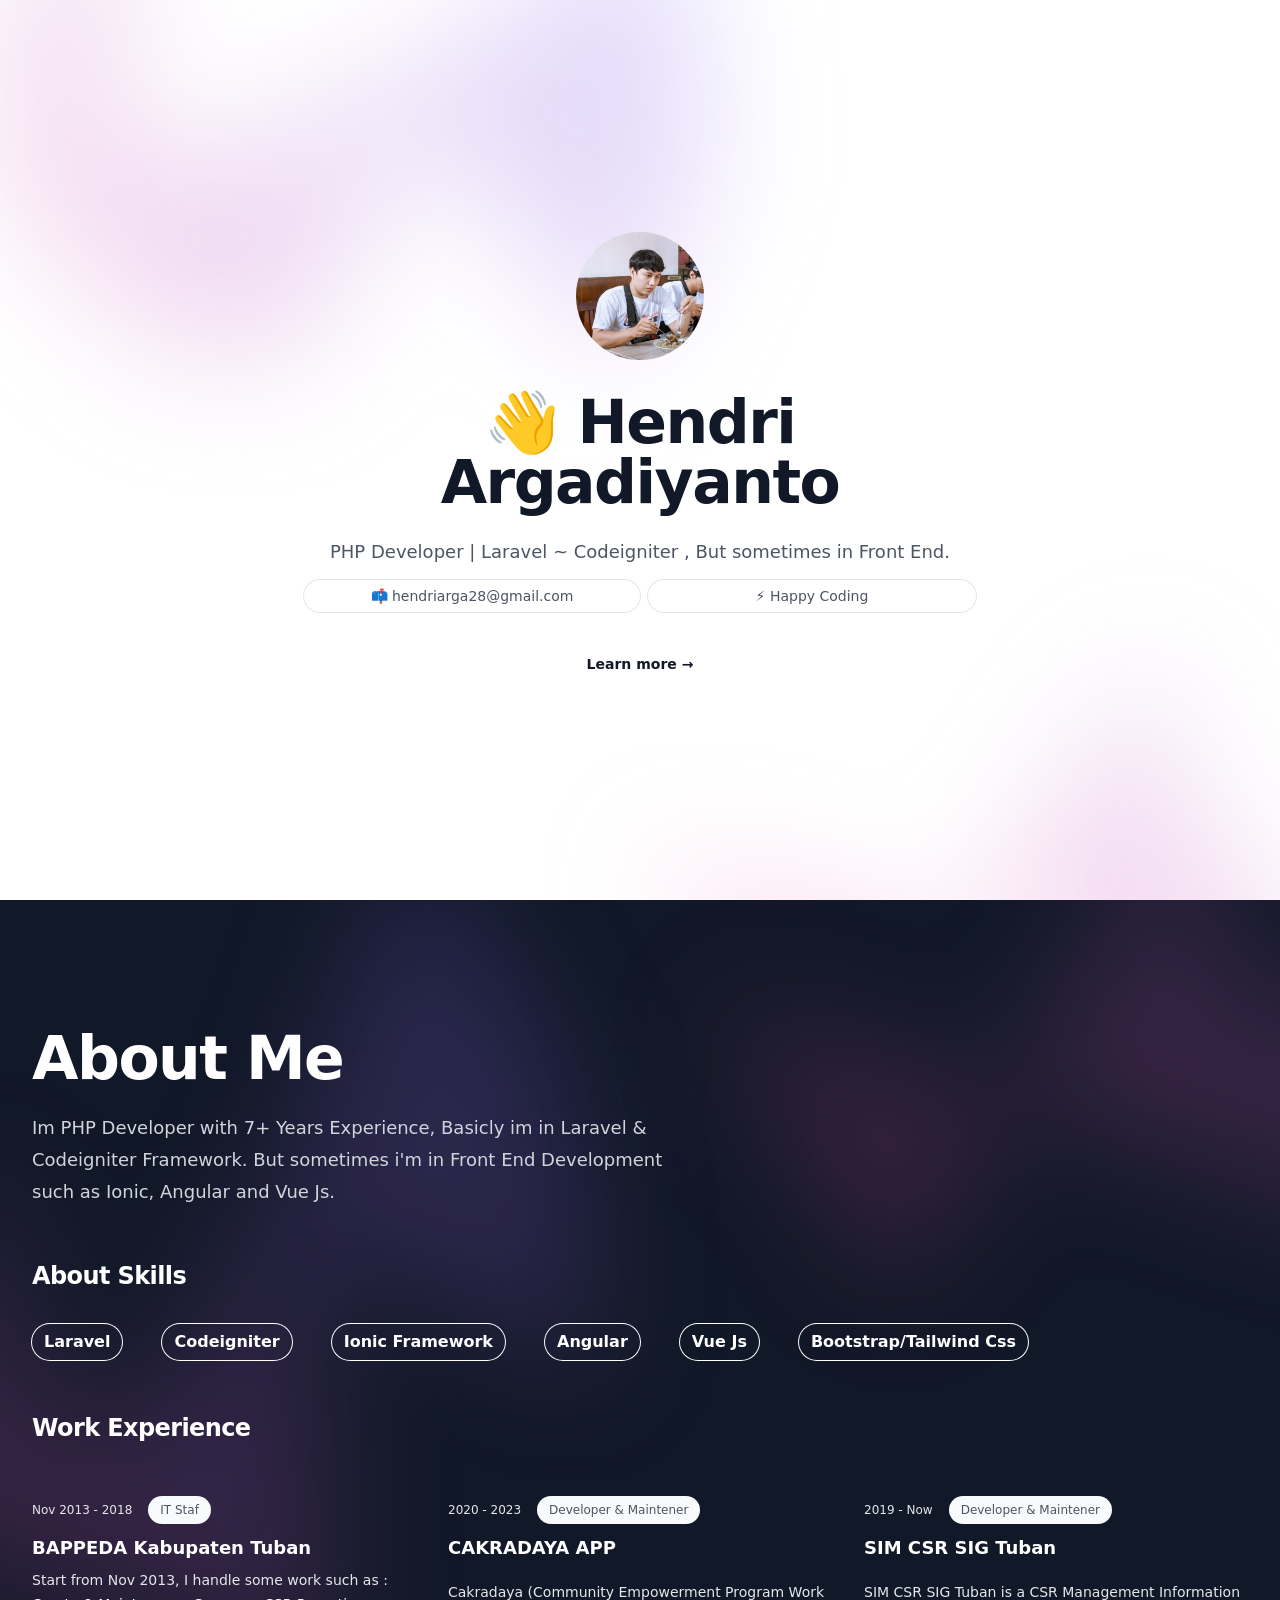
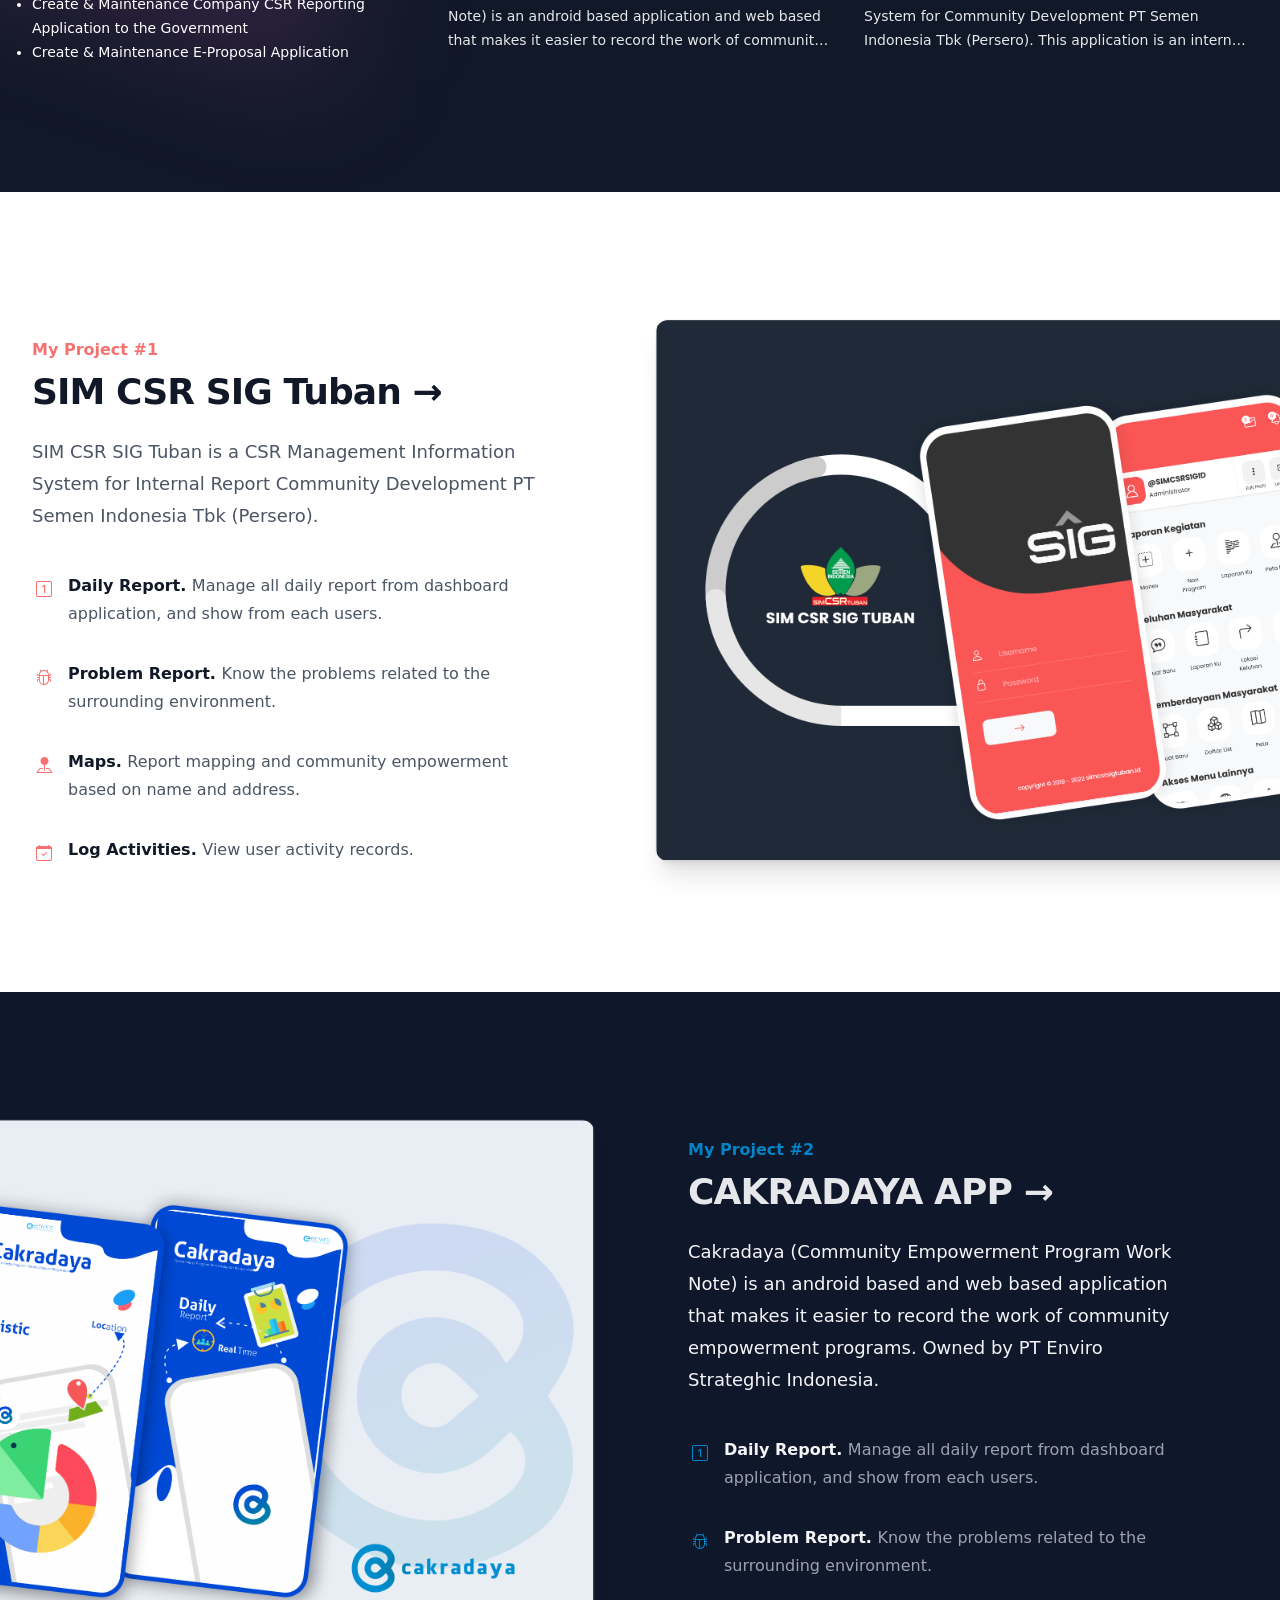
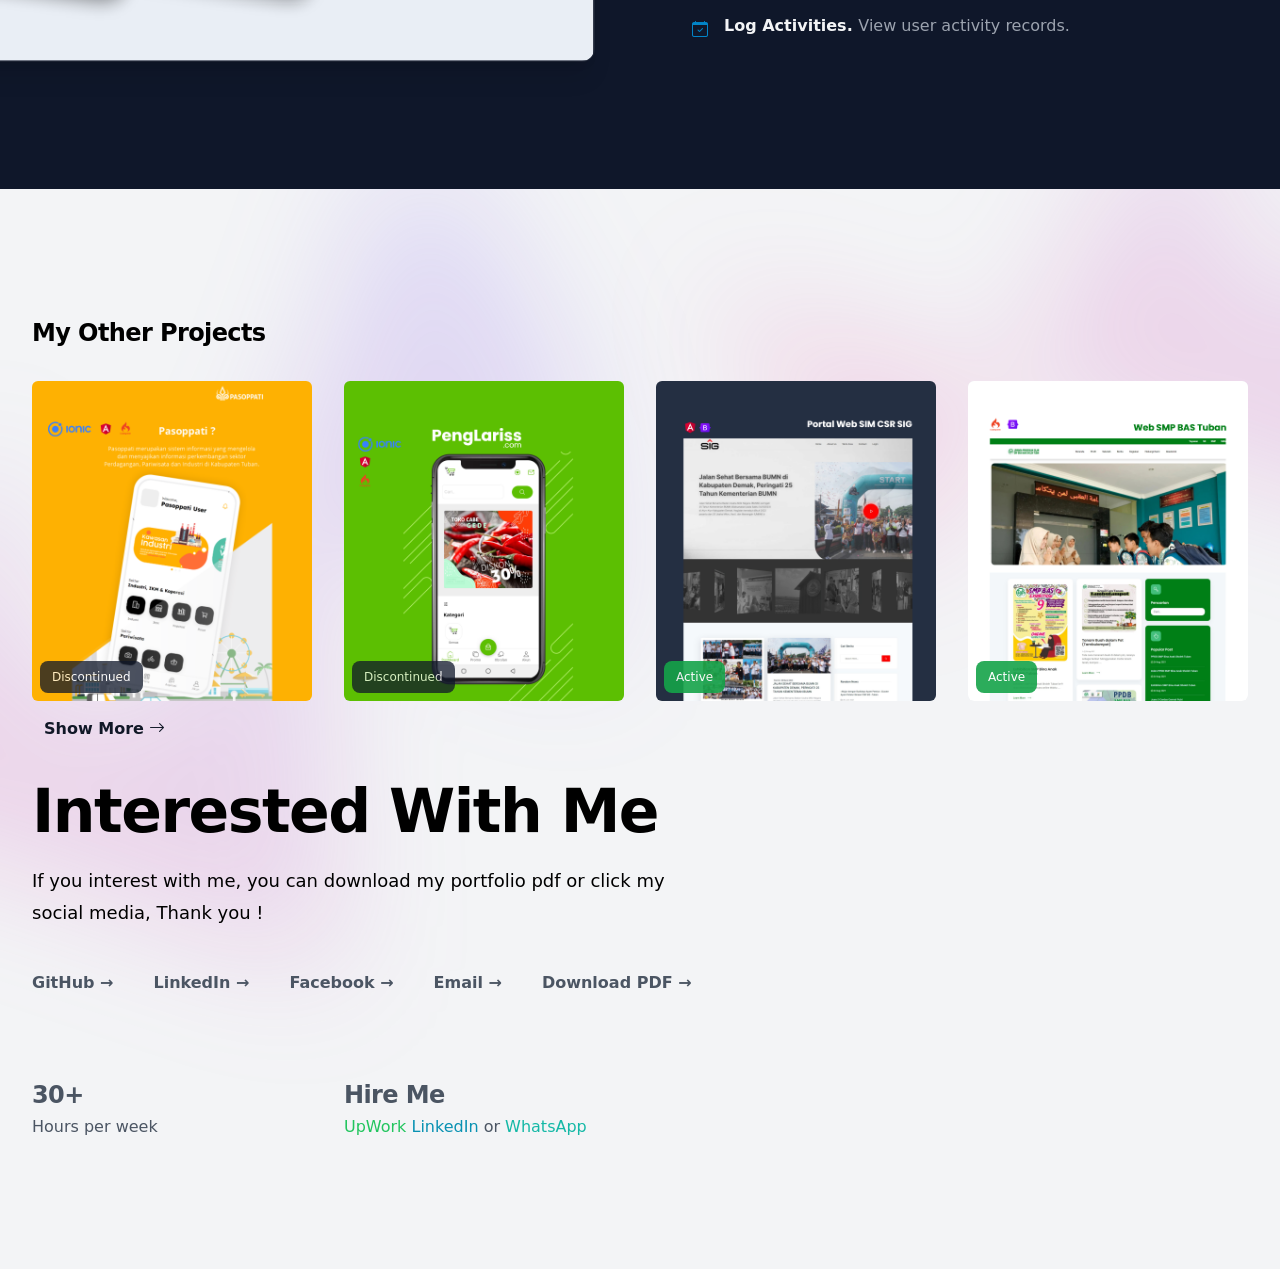
==== commit a743b48f: "Add active & Discontinued Portfolio" ====
--- a/index.html
+++ b/index.html
@@ -67,7 +67,7 @@
     <div class="mx-auto max-w-7xl px-6 lg:px-8">
       <div class="mx-auto max-w-2xl lg:mx-0">
         <h2 class="text-4xl font-bold tracking-tight text-white sm:text-6xl">About Me</h2>
-        <p class="mt-6 text-lg leading-8 text-gray-300">Im PHP Developer with 7+ Experience, Basicly im in Laravel & Codeigniter Framework. But sometimes i'm in Front End Development such as Ionic, Angular and Vue Js.</p>
+        <p class="mt-6 text-lg leading-8 text-gray-300">Im PHP Developer with 7+ Years Experience, Basicly im in Laravel & Codeigniter Framework. But sometimes i'm in Front End Development such as Ionic, Angular and Vue Js.</p>
       </div>
       <div class="mx-auto mt-10 max-w-2xl lg:mx-0 lg:max-w-none">
         <h6 class="text-2xl font-bold tracking-tight text-white py-3 mb-5">About Skills</h6>
@@ -256,22 +256,26 @@
         <div class="group relative">
           <div class="aspect-h-1 aspect-w-1 w-full overflow-hidden rounded-md bg-gray-200 lg:aspect-none group-hover:opacity-75 lg:h-80">
             <img src="./portfolio/3.png" alt="Passopati" class="h-full w-full object-cover object-center lg:h-full lg:w-full">
+            <span class="px-3 py-2 bg-slate-900 opacity-75 text-xs text-white font-medium rounded-lg absolute bottom-2 left-2">Discontinued</span>
           </div>
         </div>
         
         <div class="group relative">
           <div class="aspect-h-1 aspect-w-1 w-full overflow-hidden rounded-md bg-gray-200 lg:aspect-none group-hover:opacity-75 lg:h-80">
             <img src="./portfolio/4.png" alt="Front of men&#039;s Basic Tee in black." class="h-full w-full object-cover object-center lg:h-full lg:w-full">
+            <span class="px-3 py-2 bg-slate-900 opacity-75 text-xs text-white font-medium rounded-lg absolute bottom-2 left-2">Discontinued</span>
           </div>
         </div>
         <div class="group relative">
-          <div class="aspect-h-1 aspect-w-1 w-full overflow-hidden rounded-md bg-gray-200 lg:aspect-none group-hover:opacity-75 lg:h-80">
+          <div class="aspect-h-1 aspect-w-1 w-full overflow-hidden rounded-md bg-gray-200 lg:aspect-none group-hover:opacity-75 lg:h-80 cursor-pointer" onclick="window.open(`https://csrsigtuban.com/home`)">
             <img src="./portfolio/5.png" alt="Front of men&#039;s Basic Tee in black." class="h-full w-full object-cover object-center lg:h-full lg:w-full">
+            <span class="px-3 py-2 bg-green-600 opacity-90 text-xs text-white font-medium rounded-lg absolute bottom-2 left-2">Active</span>
           </div>
         </div>
         <div class="group relative">
-          <div class="aspect-h-1 aspect-w-1 w-full overflow-hidden rounded-md bg-gray-200 lg:aspect-none group-hover:opacity-75 lg:h-80">
+          <div class="aspect-h-1 aspect-w-1 w-full overflow-hidden rounded-md bg-gray-200 lg:aspect-none group-hover:opacity-75 lg:h-80 cursor-pointer" onclick="window.open(`https://www.smpbastuban.sch.id/`)">
             <img src="./portfolio/6.png" alt="Front of men&#039;s Basic Tee in black." class="h-full w-full object-cover object-center lg:h-full lg:w-full">
+            <span class="px-3 py-2 bg-green-600 opacity-90 text-xs text-white font-medium rounded-lg absolute bottom-2 left-2">Active</span>
           </div>
         </div>
       </div>
--- a/styles.css
+++ b/styles.css
@@ -1,1219 +1,3 @@
 @import url("https://cdn.jsdelivr.net/npm/bootstrap-icons@1.10.5/font/bootstrap-icons.css");
 
-/*
-! tailwindcss v3.3.2 | MIT License | https://tailwindcss.com
-*/
-
-/*
-1. Prevent padding and border from affecting element width. (https://github.com/mozdevs/cssremedy/issues/4)
-2. Allow adding a border to an element by just adding a border-width. (https://github.com/tailwindcss/tailwindcss/pull/116)
-*/
-
-*,
-::before,
-::after {
-  box-sizing: border-box; /* 1 */
-  border-width: 0; /* 2 */
-  border-style: solid; /* 2 */
-  border-color: #e5e7eb; /* 2 */
-}
-
-::before,
-::after {
-  --tw-content: '';
-}
-
-/*
-1. Use a consistent sensible line-height in all browsers.
-2. Prevent adjustments of font size after orientation changes in iOS.
-3. Use a more readable tab size.
-4. Use the user's configured `sans` font-family by default.
-5. Use the user's configured `sans` font-feature-settings by default.
-6. Use the user's configured `sans` font-variation-settings by default.
-*/
-
-html {
-  line-height: 1.5; /* 1 */
-  -webkit-text-size-adjust: 100%; /* 2 */
-  -moz-tab-size: 4; /* 3 */
-  -o-tab-size: 4;
-     tab-size: 4; /* 3 */
-  font-family: ui-sans-serif, system-ui, -apple-system, BlinkMacSystemFont, "Segoe UI", Roboto, "Helvetica Neue", Arial, "Noto Sans", sans-serif, "Apple Color Emoji", "Segoe UI Emoji", "Segoe UI Symbol", "Noto Color Emoji"; /* 4 */
-  font-feature-settings: normal; /* 5 */
-  font-variation-settings: normal; /* 6 */
-}
-
-/*
-1. Remove the margin in all browsers.
-2. Inherit line-height from `html` so users can set them as a class directly on the `html` element.
-*/
-
-body {
-  margin: 0; /* 1 */
-  line-height: inherit; /* 2 */
-}
-
-/*
-1. Add the correct height in Firefox.
-2. Correct the inheritance of border color in Firefox. (https://bugzilla.mozilla.org/show_bug.cgi?id=190655)
-3. Ensure horizontal rules are visible by default.
-*/
-
-hr {
-  height: 0; /* 1 */
-  color: inherit; /* 2 */
-  border-top-width: 1px; /* 3 */
-}
-
-/*
-Add the correct text decoration in Chrome, Edge, and Safari.
-*/
-
-abbr:where([title]) {
-  -webkit-text-decoration: underline dotted;
-          text-decoration: underline dotted;
-}
-
-/*
-Remove the default font size and weight for headings.
-*/
-
-h1,
-h2,
-h3,
-h4,
-h5,
-h6 {
-  font-size: inherit;
-  font-weight: inherit;
-}
-
-/*
-Reset links to optimize for opt-in styling instead of opt-out.
-*/
-
-a {
-  color: inherit;
-  text-decoration: inherit;
-}
-
-/*
-Add the correct font weight in Edge and Safari.
-*/
-
-b,
-strong {
-  font-weight: bolder;
-}
-
-/*
-1. Use the user's configured `mono` font family by default.
-2. Correct the odd `em` font sizing in all browsers.
-*/
-
-code,
-kbd,
-samp,
-pre {
-  font-family: ui-monospace, SFMono-Regular, Menlo, Monaco, Consolas, "Liberation Mono", "Courier New", monospace; /* 1 */
-  font-size: 1em; /* 2 */
-}
-
-/*
-Add the correct font size in all browsers.
-*/
-
-small {
-  font-size: 80%;
-}
-
-/*
-Prevent `sub` and `sup` elements from affecting the line height in all browsers.
-*/
-
-sub,
-sup {
-  font-size: 75%;
-  line-height: 0;
-  position: relative;
-  vertical-align: baseline;
-}
-
-sub {
-  bottom: -0.25em;
-}
-
-sup {
-  top: -0.5em;
-}
-
-/*
-1. Remove text indentation from table contents in Chrome and Safari. (https://bugs.chromium.org/p/chromium/issues/detail?id=999088, https://bugs.webkit.org/show_bug.cgi?id=201297)
-2. Correct table border color inheritance in all Chrome and Safari. (https://bugs.chromium.org/p/chromium/issues/detail?id=935729, https://bugs.webkit.org/show_bug.cgi?id=195016)
-3. Remove gaps between table borders by default.
-*/
-
-table {
-  text-indent: 0; /* 1 */
-  border-color: inherit; /* 2 */
-  border-collapse: collapse; /* 3 */
-}
-
-/*
-1. Change the font styles in all browsers.
-2. Remove the margin in Firefox and Safari.
-3. Remove default padding in all browsers.
-*/
-
-button,
-input,
-optgroup,
-select,
-textarea {
-  font-family: inherit; /* 1 */
-  font-size: 100%; /* 1 */
-  font-weight: inherit; /* 1 */
-  line-height: inherit; /* 1 */
-  color: inherit; /* 1 */
-  margin: 0; /* 2 */
-  padding: 0; /* 3 */
-}
-
-/*
-Remove the inheritance of text transform in Edge and Firefox.
-*/
-
-button,
-select {
-  text-transform: none;
-}
-
-/*
-1. Correct the inability to style clickable types in iOS and Safari.
-2. Remove default button styles.
-*/
-
-button,
-[type='button'],
-[type='reset'],
-[type='submit'] {
-  -webkit-appearance: button; /* 1 */
-  background-color: transparent; /* 2 */
-  background-image: none; /* 2 */
-}
-
-/*
-Use the modern Firefox focus style for all focusable elements.
-*/
-
-:-moz-focusring {
-  outline: auto;
-}
-
-/*
-Remove the additional `:invalid` styles in Firefox. (https://github.com/mozilla/gecko-dev/blob/2f9eacd9d3d995c937b4251a5557d95d494c9be1/layout/style/res/forms.css#L728-L737)
-*/
-
-:-moz-ui-invalid {
-  box-shadow: none;
-}
-
-/*
-Add the correct vertical alignment in Chrome and Firefox.
-*/
-
-progress {
-  vertical-align: baseline;
-}
-
-/*
-Correct the cursor style of increment and decrement buttons in Safari.
-*/
-
-::-webkit-inner-spin-button,
-::-webkit-outer-spin-button {
-  height: auto;
-}
-
-/*
-1. Correct the odd appearance in Chrome and Safari.
-2. Correct the outline style in Safari.
-*/
-
-[type='search'] {
-  -webkit-appearance: textfield; /* 1 */
-  outline-offset: -2px; /* 2 */
-}
-
-/*
-Remove the inner padding in Chrome and Safari on macOS.
-*/
-
-::-webkit-search-decoration {
-  -webkit-appearance: none;
-}
-
-/*
-1. Correct the inability to style clickable types in iOS and Safari.
-2. Change font properties to `inherit` in Safari.
-*/
-
-::-webkit-file-upload-button {
-  -webkit-appearance: button; /* 1 */
-  font: inherit; /* 2 */
-}
-
-/*
-Add the correct display in Chrome and Safari.
-*/
-
-summary {
-  display: list-item;
-}
-
-/*
-Removes the default spacing and border for appropriate elements.
-*/
-
-blockquote,
-dl,
-dd,
-h1,
-h2,
-h3,
-h4,
-h5,
-h6,
-hr,
-figure,
-p,
-pre {
-  margin: 0;
-}
-
-fieldset {
-  margin: 0;
-  padding: 0;
-}
-
-legend {
-  padding: 0;
-}
-
-ol,
-ul,
-menu {
-  list-style: none;
-  margin: 0;
-  padding: 0;
-}
-
-/*
-Prevent resizing textareas horizontally by default.
-*/
-
-textarea {
-  resize: vertical;
-}
-
-/*
-1. Reset the default placeholder opacity in Firefox. (https://github.com/tailwindlabs/tailwindcss/issues/3300)
-2. Set the default placeholder color to the user's configured gray 400 color.
-*/
-
-input::-moz-placeholder, textarea::-moz-placeholder {
-  opacity: 1; /* 1 */
-  color: #9ca3af; /* 2 */
-}
-
-input::placeholder,
-textarea::placeholder {
-  opacity: 1; /* 1 */
-  color: #9ca3af; /* 2 */
-}
-
-/*
-Set the default cursor for buttons.
-*/
-
-button,
-[role="button"] {
-  cursor: pointer;
-}
-
-/*
-Make sure disabled buttons don't get the pointer cursor.
-*/
-
-:disabled {
-  cursor: default;
-}
-
-/*
-1. Make replaced elements `display: block` by default. (https://github.com/mozdevs/cssremedy/issues/14)
-2. Add `vertical-align: middle` to align replaced elements more sensibly by default. (https://github.com/jensimmons/cssremedy/issues/14#issuecomment-634934210)
-   This can trigger a poorly considered lint error in some tools but is included by design.
-*/
-
-img,
-svg,
-video,
-canvas,
-audio,
-iframe,
-embed,
-object {
-  display: block; /* 1 */
-  vertical-align: middle; /* 2 */
-}
-
-/*
-Constrain images and videos to the parent width and preserve their intrinsic aspect ratio. (https://github.com/mozdevs/cssremedy/issues/14)
-*/
-
-img,
-video {
-  max-width: 100%;
-  height: auto;
-}
-
-/* Make elements with the HTML hidden attribute stay hidden by default */
-
-[hidden] {
-  display: none;
-}
-
-*, ::before, ::after{
-  --tw-border-spacing-x: 0;
-  --tw-border-spacing-y: 0;
-  --tw-translate-x: 0;
-  --tw-translate-y: 0;
-  --tw-rotate: 0;
-  --tw-skew-x: 0;
-  --tw-skew-y: 0;
-  --tw-scale-x: 1;
-  --tw-scale-y: 1;
-  --tw-pan-x:  ;
-  --tw-pan-y:  ;
-  --tw-pinch-zoom:  ;
-  --tw-scroll-snap-strictness: proximity;
-  --tw-gradient-from-position:  ;
-  --tw-gradient-via-position:  ;
-  --tw-gradient-to-position:  ;
-  --tw-ordinal:  ;
-  --tw-slashed-zero:  ;
-  --tw-numeric-figure:  ;
-  --tw-numeric-spacing:  ;
-  --tw-numeric-fraction:  ;
-  --tw-ring-inset:  ;
-  --tw-ring-offset-width: 0px;
-  --tw-ring-offset-color: #fff;
-  --tw-ring-color: rgb(59 130 246 / 0.5);
-  --tw-ring-offset-shadow: 0 0 #0000;
-  --tw-ring-shadow: 0 0 #0000;
-  --tw-shadow: 0 0 #0000;
-  --tw-shadow-colored: 0 0 #0000;
-  --tw-blur:  ;
-  --tw-brightness:  ;
-  --tw-contrast:  ;
-  --tw-grayscale:  ;
-  --tw-hue-rotate:  ;
-  --tw-invert:  ;
-  --tw-saturate:  ;
-  --tw-sepia:  ;
-  --tw-drop-shadow:  ;
-  --tw-backdrop-blur:  ;
-  --tw-backdrop-brightness:  ;
-  --tw-backdrop-contrast:  ;
-  --tw-backdrop-grayscale:  ;
-  --tw-backdrop-hue-rotate:  ;
-  --tw-backdrop-invert:  ;
-  --tw-backdrop-opacity:  ;
-  --tw-backdrop-saturate:  ;
-  --tw-backdrop-sepia:  ;
-}
-
-::backdrop{
-  --tw-border-spacing-x: 0;
-  --tw-border-spacing-y: 0;
-  --tw-translate-x: 0;
-  --tw-translate-y: 0;
-  --tw-rotate: 0;
-  --tw-skew-x: 0;
-  --tw-skew-y: 0;
-  --tw-scale-x: 1;
-  --tw-scale-y: 1;
-  --tw-pan-x:  ;
-  --tw-pan-y:  ;
-  --tw-pinch-zoom:  ;
-  --tw-scroll-snap-strictness: proximity;
-  --tw-gradient-from-position:  ;
-  --tw-gradient-via-position:  ;
-  --tw-gradient-to-position:  ;
-  --tw-ordinal:  ;
-  --tw-slashed-zero:  ;
-  --tw-numeric-figure:  ;
-  --tw-numeric-spacing:  ;
-  --tw-numeric-fraction:  ;
-  --tw-ring-inset:  ;
-  --tw-ring-offset-width: 0px;
-  --tw-ring-offset-color: #fff;
-  --tw-ring-color: rgb(59 130 246 / 0.5);
-  --tw-ring-offset-shadow: 0 0 #0000;
-  --tw-ring-shadow: 0 0 #0000;
-  --tw-shadow: 0 0 #0000;
-  --tw-shadow-colored: 0 0 #0000;
-  --tw-blur:  ;
-  --tw-brightness:  ;
-  --tw-contrast:  ;
-  --tw-grayscale:  ;
-  --tw-hue-rotate:  ;
-  --tw-invert:  ;
-  --tw-saturate:  ;
-  --tw-sepia:  ;
-  --tw-drop-shadow:  ;
-  --tw-backdrop-blur:  ;
-  --tw-backdrop-brightness:  ;
-  --tw-backdrop-contrast:  ;
-  --tw-backdrop-grayscale:  ;
-  --tw-backdrop-hue-rotate:  ;
-  --tw-backdrop-invert:  ;
-  --tw-backdrop-opacity:  ;
-  --tw-backdrop-saturate:  ;
-  --tw-backdrop-sepia:  ;
-}
-.absolute{
-  position: absolute;
-}
-.relative{
-  position: relative;
-}
-.inset-0{
-  inset: 0px;
-}
-.inset-x-0{
-  left: 0px;
-  right: 0px;
-}
-.-top-40{
-  top: -10rem;
-}
-.-top-52{
-  top: -13rem;
-}
-.left-1{
-  left: 0.25rem;
-}
-.left-1\/2{
-  left: 50%;
-}
-.left-\[calc\(50\%\+3rem\)\]{
-  left: calc(50% + 3rem);
-}
-.left-\[calc\(50\%-11rem\)\]{
-  left: calc(50% - 11rem);
-}
-.top-1{
-  top: 0.25rem;
-}
-.top-\[calc\(100\%-13rem\)\]{
-  top: calc(100% - 13rem);
-}
-.isolate{
-  isolation: isolate;
-}
-.-z-10{
-  z-index: -10;
-}
-.z-10{
-  z-index: 10;
-}
-.mx-auto{
-  margin-left: auto;
-  margin-right: auto;
-}
-.mb-3{
-  margin-bottom: 0.75rem;
-}
-.mb-5{
-  margin-bottom: 1.25rem;
-}
-.ms-2{
-  -webkit-margin-start: 0.5rem;
-          margin-inline-start: 0.5rem;
-}
-.mt-10{
-  margin-top: 2.5rem;
-}
-.mt-16{
-  margin-top: 4rem;
-}
-.mt-2{
-  margin-top: 0.5rem;
-}
-.mt-3{
-  margin-top: 0.75rem;
-}
-.mt-5{
-  margin-top: 1.25rem;
-}
-.mt-6{
-  margin-top: 1.5rem;
-}
-.line-clamp-3{
-  overflow: hidden;
-  display: -webkit-box;
-  -webkit-box-orient: vertical;
-  -webkit-line-clamp: 3;
-}
-.inline{
-  display: inline;
-}
-.flex{
-  display: flex;
-}
-.grid{
-  display: grid;
-}
-.hidden{
-  display: none;
-}
-.aspect-\[1097\/845\]{
-  aspect-ratio: 1097/845;
-}
-.aspect-\[1155\/678\]{
-  aspect-ratio: 1155/678;
-}
-.h-5{
-  height: 1.25rem;
-}
-.h-full{
-  height: 100%;
-}
-.w-32{
-  width: 8rem;
-}
-.w-5{
-  width: 1.25rem;
-}
-.w-\[36\.125rem\]{
-  width: 36.125rem;
-}
-.w-\[48rem\]{
-  width: 48rem;
-}
-.w-\[68\.5625rem\]{
-  width: 68.5625rem;
-}
-.w-full{
-  width: 100%;
-}
-.max-w-2xl{
-  max-width: 42rem;
-}
-.max-w-7xl{
-  max-width: 80rem;
-}
-.max-w-none{
-  max-width: none;
-}
-.max-w-xl{
-  max-width: 36rem;
-}
-.-translate-x-1\/2{
-  --tw-translate-x: -50%;
-  transform: translate(var(--tw-translate-x), var(--tw-translate-y)) rotate(var(--tw-rotate)) skewX(var(--tw-skew-x)) skewY(var(--tw-skew-y)) scaleX(var(--tw-scale-x)) scaleY(var(--tw-scale-y));
-}
-.rotate-\[30deg\]{
-  --tw-rotate: 30deg;
-  transform: translate(var(--tw-translate-x), var(--tw-translate-y)) rotate(var(--tw-rotate)) skewX(var(--tw-skew-x)) skewY(var(--tw-skew-y)) scaleX(var(--tw-scale-x)) scaleY(var(--tw-scale-y));
-}
-.transform-gpu{
-  transform: translate3d(var(--tw-translate-x), var(--tw-translate-y), 0) rotate(var(--tw-rotate)) skewX(var(--tw-skew-x)) skewY(var(--tw-skew-y)) scaleX(var(--tw-scale-x)) scaleY(var(--tw-scale-y));
-}
-.cursor-pointer{
-  cursor: pointer;
-}
-.list-disc{
-  list-style-type: disc;
-}
-.grid-cols-1{
-  grid-template-columns: repeat(1, minmax(0, 1fr));
-}
-.flex-col{
-  flex-direction: column;
-}
-.flex-col-reverse{
-  flex-direction: column-reverse;
-}
-.items-start{
-  align-items: flex-start;
-}
-.items-center{
-  align-items: center;
-}
-.justify-center{
-  justify-content: center;
-}
-.justify-between{
-  justify-content: space-between;
-}
-.gap-8{
-  gap: 2rem;
-}
-.gap-x-4{
-  -moz-column-gap: 1rem;
-       column-gap: 1rem;
-}
-.gap-x-6{
-  -moz-column-gap: 1.5rem;
-       column-gap: 1.5rem;
-}
-.gap-x-8{
-  -moz-column-gap: 2rem;
-       column-gap: 2rem;
-}
-.gap-y-10{
-  row-gap: 2.5rem;
-}
-.gap-y-16{
-  row-gap: 4rem;
-}
-.gap-y-4{
-  row-gap: 1rem;
-}
-.gap-y-6{
-  row-gap: 1.5rem;
-}
-.space-y-8 > :not([hidden]) ~ :not([hidden]){
-  --tw-space-y-reverse: 0;
-  margin-top: calc(2rem * calc(1 - var(--tw-space-y-reverse)));
-  margin-bottom: calc(2rem * var(--tw-space-y-reverse));
-}
-.overflow-hidden{
-  overflow: hidden;
-}
-.rounded-full{
-  border-radius: 9999px;
-}
-.rounded-md{
-  border-radius: 0.375rem;
-}
-.rounded-xl{
-  border-radius: 0.75rem;
-}
-.border-solid{
-  border-style: solid;
-}
-.bg-gray-100{
-  --tw-bg-opacity: 1;
-  background-color: rgb(243 244 246 / var(--tw-bg-opacity));
-}
-.bg-gray-200{
-  --tw-bg-opacity: 1;
-  background-color: rgb(229 231 235 / var(--tw-bg-opacity));
-}
-.bg-gray-50{
-  --tw-bg-opacity: 1;
-  background-color: rgb(249 250 251 / var(--tw-bg-opacity));
-}
-.bg-gray-900{
-  --tw-bg-opacity: 1;
-  background-color: rgb(17 24 39 / var(--tw-bg-opacity));
-}
-.bg-slate-900{
-  --tw-bg-opacity: 1;
-  background-color: rgb(15 23 42 / var(--tw-bg-opacity));
-}
-.bg-white{
-  --tw-bg-opacity: 1;
-  background-color: rgb(255 255 255 / var(--tw-bg-opacity));
-}
-.bg-gradient-to-tr{
-  background-image: linear-gradient(to top right, var(--tw-gradient-stops));
-}
-.from-\[\#ff4694\]{
-  --tw-gradient-from: #ff4694 var(--tw-gradient-from-position);
-  --tw-gradient-to: rgb(255 70 148 / 0) var(--tw-gradient-to-position);
-  --tw-gradient-stops: var(--tw-gradient-from), var(--tw-gradient-to);
-}
-.from-\[\#ff80b5\]{
-  --tw-gradient-from: #ff80b5 var(--tw-gradient-from-position);
-  --tw-gradient-to: rgb(255 128 181 / 0) var(--tw-gradient-to-position);
-  --tw-gradient-stops: var(--tw-gradient-from), var(--tw-gradient-to);
-}
-.to-\[\#776fff\]{
-  --tw-gradient-to: #776fff var(--tw-gradient-to-position);
-}
-.to-\[\#9089fc\]{
-  --tw-gradient-to: #9089fc var(--tw-gradient-to-position);
-}
-.object-cover{
-  -o-object-fit: cover;
-     object-fit: cover;
-}
-.object-center{
-  -o-object-position: center;
-     object-position: center;
-}
-.p-3{
-  padding: 0.75rem;
-}
-.px-3{
-  padding-left: 0.75rem;
-  padding-right: 0.75rem;
-}
-.px-4{
-  padding-left: 1rem;
-  padding-right: 1rem;
-}
-.px-6{
-  padding-left: 1.5rem;
-  padding-right: 1.5rem;
-}
-.py-1{
-  padding-top: 0.25rem;
-  padding-bottom: 0.25rem;
-}
-.py-1\.5{
-  padding-top: 0.375rem;
-  padding-bottom: 0.375rem;
-}
-.py-2{
-  padding-top: 0.5rem;
-  padding-bottom: 0.5rem;
-}
-.py-24{
-  padding-top: 6rem;
-  padding-bottom: 6rem;
-}
-.py-3{
-  padding-top: 0.75rem;
-  padding-bottom: 0.75rem;
-}
-.py-32{
-  padding-top: 8rem;
-  padding-bottom: 8rem;
-}
-.pl-9{
-  padding-left: 2.25rem;
-}
-.pt-10{
-  padding-top: 2.5rem;
-}
-.pt-2{
-  padding-top: 0.5rem;
-}
-.text-center{
-  text-align: center;
-}
-.text-2xl{
-  font-size: 1.5rem;
-  line-height: 2rem;
-}
-.text-3xl{
-  font-size: 1.875rem;
-  line-height: 2.25rem;
-}
-.text-4xl{
-  font-size: 2.25rem;
-  line-height: 2.5rem;
-}
-.text-base{
-  font-size: 1rem;
-  line-height: 1.5rem;
-}
-.text-lg{
-  font-size: 1.125rem;
-  line-height: 1.75rem;
-}
-.text-sm{
-  font-size: 0.875rem;
-  line-height: 1.25rem;
-}
-.text-xs{
-  font-size: 0.75rem;
-  line-height: 1rem;
-}
-.font-bold{
-  font-weight: 700;
-}
-.font-medium{
-  font-weight: 500;
-}
-.font-semibold{
-  font-weight: 600;
-}
-.leading-6{
-  line-height: 1.5rem;
-}
-.leading-7{
-  line-height: 1.75rem;
-}
-.leading-8{
-  line-height: 2rem;
-}
-.leading-9{
-  line-height: 2.25rem;
-}
-.tracking-tight{
-  letter-spacing: -0.025em;
-}
-.text-cyan-600{
-  --tw-text-opacity: 1;
-  color: rgb(8 145 178 / var(--tw-text-opacity));
-}
-.text-gray-100{
-  --tw-text-opacity: 1;
-  color: rgb(243 244 246 / var(--tw-text-opacity));
-}
-.text-gray-200{
-  --tw-text-opacity: 1;
-  color: rgb(229 231 235 / var(--tw-text-opacity));
-}
-.text-gray-300{
-  --tw-text-opacity: 1;
-  color: rgb(209 213 219 / var(--tw-text-opacity));
-}
-.text-gray-400{
-  --tw-text-opacity: 1;
-  color: rgb(156 163 175 / var(--tw-text-opacity));
-}
-.text-gray-600{
-  --tw-text-opacity: 1;
-  color: rgb(75 85 99 / var(--tw-text-opacity));
-}
-.text-gray-900{
-  --tw-text-opacity: 1;
-  color: rgb(17 24 39 / var(--tw-text-opacity));
-}
-.text-green-500{
-  --tw-text-opacity: 1;
-  color: rgb(34 197 94 / var(--tw-text-opacity));
-}
-.text-red-400{
-  --tw-text-opacity: 1;
-  color: rgb(248 113 113 / var(--tw-text-opacity));
-}
-.text-sky-600{
-  --tw-text-opacity: 1;
-  color: rgb(2 132 199 / var(--tw-text-opacity));
-}
-.text-teal-500{
-  --tw-text-opacity: 1;
-  color: rgb(20 184 166 / var(--tw-text-opacity));
-}
-.text-white{
-  --tw-text-opacity: 1;
-  color: rgb(255 255 255 / var(--tw-text-opacity));
-}
-.opacity-20{
-  opacity: 0.2;
-}
-.opacity-30{
-  opacity: 0.3;
-}
-.shadow-xl{
-  --tw-shadow: 0 20px 25px -5px rgb(0 0 0 / 0.1), 0 8px 10px -6px rgb(0 0 0 / 0.1);
-  --tw-shadow-colored: 0 20px 25px -5px var(--tw-shadow-color), 0 8px 10px -6px var(--tw-shadow-color);
-  box-shadow: var(--tw-ring-offset-shadow, 0 0 #0000), var(--tw-ring-shadow, 0 0 #0000), var(--tw-shadow);
-}
-.ring-1{
-  --tw-ring-offset-shadow: var(--tw-ring-inset) 0 0 0 var(--tw-ring-offset-width) var(--tw-ring-offset-color);
-  --tw-ring-shadow: var(--tw-ring-inset) 0 0 0 calc(1px + var(--tw-ring-offset-width)) var(--tw-ring-color);
-  box-shadow: var(--tw-ring-offset-shadow), var(--tw-ring-shadow), var(--tw-shadow, 0 0 #0000);
-}
-.ring-gray-400\/10{
-  --tw-ring-color: rgb(156 163 175 / 0.1);
-}
-.ring-gray-900\/10{
-  --tw-ring-color: rgb(17 24 39 / 0.1);
-}
-.ring-white{
-  --tw-ring-opacity: 1;
-  --tw-ring-color: rgb(255 255 255 / var(--tw-ring-opacity));
-}
-.blur-3xl{
-  --tw-blur: blur(64px);
-  filter: var(--tw-blur) var(--tw-brightness) var(--tw-contrast) var(--tw-grayscale) var(--tw-hue-rotate) var(--tw-invert) var(--tw-saturate) var(--tw-sepia) var(--tw-drop-shadow);
-}
-.hover\:bg-gray-100:hover{
-  --tw-bg-opacity: 1;
-  background-color: rgb(243 244 246 / var(--tw-bg-opacity));
-}
-.hover\:text-cyan-400:hover{
-  --tw-text-opacity: 1;
-  color: rgb(34 211 238 / var(--tw-text-opacity));
-}
-.hover\:text-gray-600:hover{
-  --tw-text-opacity: 1;
-  color: rgb(75 85 99 / var(--tw-text-opacity));
-}
-.hover\:text-green-300:hover{
-  --tw-text-opacity: 1;
-  color: rgb(134 239 172 / var(--tw-text-opacity));
-}
-.hover\:text-red-500:hover{
-  --tw-text-opacity: 1;
-  color: rgb(239 68 68 / var(--tw-text-opacity));
-}
-.hover\:text-sky-600:hover{
-  --tw-text-opacity: 1;
-  color: rgb(2 132 199 / var(--tw-text-opacity));
-}
-.hover\:text-teal-700:hover{
-  --tw-text-opacity: 1;
-  color: rgb(15 118 110 / var(--tw-text-opacity));
-}
-.hover\:ring-gray-900\/20:hover{
-  --tw-ring-color: rgb(17 24 39 / 0.2);
-}
-.group:hover .group-hover\:text-gray-600{
-  --tw-text-opacity: 1;
-  color: rgb(75 85 99 / var(--tw-text-opacity));
-}
-.group:hover .group-hover\:opacity-75{
-  opacity: 0.75;
-}
-@media (min-width: 640px){
-
-  .sm\:absolute{
-    position: absolute;
-  }
-
-  .sm\:-top-10{
-    top: -2.5rem;
-  }
-
-  .sm\:-top-80{
-    top: -20rem;
-  }
-
-  .sm\:left-\[calc\(50\%\+36rem\)\]{
-    left: calc(50% + 36rem);
-  }
-
-  .sm\:left-\[calc\(50\%-30rem\)\]{
-    left: calc(50% - 30rem);
-  }
-
-  .sm\:right-1\/2{
-    right: 50%;
-  }
-
-  .sm\:top-\[-28rem\]{
-    top: -28rem;
-  }
-
-  .sm\:top-\[calc\(100\%-30rem\)\]{
-    top: calc(100% - 30rem);
-  }
-
-  .sm\:-z-10{
-    z-index: -10;
-  }
-
-  .sm\:mb-8{
-    margin-bottom: 2rem;
-  }
-
-  .sm\:ml-16{
-    margin-left: 4rem;
-  }
-
-  .sm\:mr-10{
-    margin-right: 2.5rem;
-  }
-
-  .sm\:mt-20{
-    margin-top: 5rem;
-  }
-
-  .sm\:block{
-    display: block;
-  }
-
-  .sm\:flex{
-    display: flex;
-  }
-
-  .sm\:w-32{
-    width: 8rem;
-  }
-
-  .sm\:w-\[57rem\]{
-    width: 57rem;
-  }
-
-  .sm\:w-\[72\.1875rem\]{
-    width: 72.1875rem;
-  }
-
-  .sm\:translate-x-0{
-    --tw-translate-x: 0px;
-    transform: translate(var(--tw-translate-x), var(--tw-translate-y)) rotate(var(--tw-rotate)) skewX(var(--tw-skew-x)) skewY(var(--tw-skew-y)) scaleX(var(--tw-scale-x)) scaleY(var(--tw-scale-y));
-  }
-
-  .sm\:transform-gpu{
-    transform: translate3d(var(--tw-translate-x), var(--tw-translate-y), 0) rotate(var(--tw-rotate)) skewX(var(--tw-skew-x)) skewY(var(--tw-skew-y)) scaleX(var(--tw-scale-x)) scaleY(var(--tw-scale-y));
-  }
-
-  .sm\:grid-cols-1{
-    grid-template-columns: repeat(1, minmax(0, 1fr));
-  }
-
-  .sm\:grid-cols-2{
-    grid-template-columns: repeat(2, minmax(0, 1fr));
-  }
-
-  .sm\:justify-center{
-    justify-content: center;
-  }
-
-  .sm\:gap-y-20{
-    row-gap: 5rem;
-  }
-
-  .sm\:px-6{
-    padding-left: 1.5rem;
-    padding-right: 1.5rem;
-  }
-
-  .sm\:py-2{
-    padding-top: 0.5rem;
-    padding-bottom: 0.5rem;
-  }
-
-  .sm\:py-32{
-    padding-top: 8rem;
-    padding-bottom: 8rem;
-  }
-
-  .sm\:py-48{
-    padding-top: 12rem;
-    padding-bottom: 12rem;
-  }
-
-  .sm\:text-2xl{
-    font-size: 1.5rem;
-    line-height: 2rem;
-  }
-
-  .sm\:text-4xl{
-    font-size: 2.25rem;
-    line-height: 2.5rem;
-  }
-
-  .sm\:text-6xl{
-    font-size: 3.75rem;
-    line-height: 1;
-  }
-
-  .sm\:blur-3xl{
-    --tw-blur: blur(64px);
-    filter: var(--tw-blur) var(--tw-brightness) var(--tw-contrast) var(--tw-grayscale) var(--tw-hue-rotate) var(--tw-invert) var(--tw-saturate) var(--tw-sepia) var(--tw-drop-shadow);
-  }
-}
-@media (min-width: 768px){
-
-  .md\:-ml-4{
-    margin-left: -1rem;
-  }
-
-  .md\:-ml-\[250px\]{
-    margin-left: -250px;
-  }
-
-  .md\:flex{
-    display: flex;
-  }
-
-  .md\:grid-cols-2{
-    grid-template-columns: repeat(2, minmax(0, 1fr));
-  }
-}
-@media (min-width: 1024px){
-
-  .lg\:mx-0{
-    margin-left: 0px;
-    margin-right: 0px;
-  }
-
-  .lg\:-ml-0{
-    margin-left: -0px;
-  }
-
-  .lg\:-ml-\[350px\]{
-    margin-left: -350px;
-  }
-
-  .lg\:h-80{
-    height: 20rem;
-  }
-
-  .lg\:h-full{
-    height: 100%;
-  }
-
-  .lg\:w-full{
-    width: 100%;
-  }
-
-  .lg\:max-w-7xl{
-    max-width: 80rem;
-  }
-
-  .lg\:max-w-lg{
-    max-width: 32rem;
-  }
-
-  .lg\:max-w-none{
-    max-width: none;
-  }
-
-  .lg\:grid-cols-2{
-    grid-template-columns: repeat(2, minmax(0, 1fr));
-  }
-
-  .lg\:grid-cols-3{
-    grid-template-columns: repeat(3, minmax(0, 1fr));
-  }
-
-  .lg\:grid-cols-4{
-    grid-template-columns: repeat(4, minmax(0, 1fr));
-  }
-
-  .lg\:gap-x-10{
-    -moz-column-gap: 2.5rem;
-         column-gap: 2.5rem;
-  }
-
-  .lg\:px-8{
-    padding-left: 2rem;
-    padding-right: 2rem;
-  }
-
-  .lg\:py-56{
-    padding-top: 14rem;
-    padding-bottom: 14rem;
-  }
-
-  .lg\:pl-8{
-    padding-left: 2rem;
-  }
-
-  .lg\:pr-8{
-    padding-right: 2rem;
-  }
-
-  .lg\:pt-4{
-    padding-top: 1rem;
-  }
-}
-@media (min-width: 1280px){
-
-  .xl\:gap-x-8{
-    -moz-column-gap: 2rem;
-         column-gap: 2rem;
-  }
-}
+/*! tailwindcss v3.3.2 | MIT License | https://tailwindcss.com*/*,:after,:before{border:0 solid #e5e7eb;box-sizing:border-box}:after,:before{--tw-content:""}html{-webkit-text-size-adjust:100%;font-feature-settings:normal;font-family:ui-sans-serif,system-ui,-apple-system,BlinkMacSystemFont,Segoe UI,Roboto,Helvetica Neue,Arial,Noto Sans,sans-serif,Apple Color Emoji,Segoe UI Emoji,Segoe UI Symbol,Noto Color Emoji;font-variation-settings:normal;line-height:1.5;-moz-tab-size:4;-o-tab-size:4;tab-size:4}body{line-height:inherit;margin:0}hr{border-top-width:1px;color:inherit;height:0}abbr:where([title]){-webkit-text-decoration:underline dotted;text-decoration:underline dotted}h1,h2,h3,h4,h5,h6{font-size:inherit;font-weight:inherit}a{color:inherit;text-decoration:inherit}b,strong{font-weight:bolder}code,kbd,pre,samp{font-family:ui-monospace,SFMono-Regular,Menlo,Monaco,Consolas,Liberation Mono,Courier New,monospace;font-size:1em}small{font-size:80%}sub,sup{font-size:75%;line-height:0;position:relative;vertical-align:baseline}sub{bottom:-.25em}sup{top:-.5em}table{border-collapse:collapse;border-color:inherit;text-indent:0}button,input,optgroup,select,textarea{color:inherit;font-family:inherit;font-size:100%;font-weight:inherit;line-height:inherit;margin:0;padding:0}button,select{text-transform:none}[type=button],[type=reset],[type=submit],button{-webkit-appearance:button;background-color:transparent;background-image:none}:-moz-focusring{outline:auto}:-moz-ui-invalid{box-shadow:none}progress{vertical-align:baseline}::-webkit-inner-spin-button,::-webkit-outer-spin-button{height:auto}[type=search]{-webkit-appearance:textfield;outline-offset:-2px}::-webkit-search-decoration{-webkit-appearance:none}::-webkit-file-upload-button{-webkit-appearance:button;font:inherit}summary{display:list-item}blockquote,dd,dl,figure,h1,h2,h3,h4,h5,h6,hr,p,pre{margin:0}fieldset{margin:0}fieldset,legend{padding:0}menu,ol,ul{list-style:none;margin:0;padding:0}textarea{resize:vertical}input::-moz-placeholder,textarea::-moz-placeholder{color:#9ca3af;opacity:1}input::placeholder,textarea::placeholder{color:#9ca3af;opacity:1}[role=button],button{cursor:pointer}:disabled{cursor:default}audio,canvas,embed,iframe,img,object,svg,video{display:block;vertical-align:middle}img,video{height:auto;max-width:100%}[hidden]{display:none}*,:after,:before{--tw-border-spacing-x:0;--tw-border-spacing-y:0;--tw-translate-x:0;--tw-translate-y:0;--tw-rotate:0;--tw-skew-x:0;--tw-skew-y:0;--tw-scale-x:1;--tw-scale-y:1;--tw-pan-x: ;--tw-pan-y: ;--tw-pinch-zoom: ;--tw-scroll-snap-strictness:proximity;--tw-gradient-from-position: ;--tw-gradient-via-position: ;--tw-gradient-to-position: ;--tw-ordinal: ;--tw-slashed-zero: ;--tw-numeric-figure: ;--tw-numeric-spacing: ;--tw-numeric-fraction: ;--tw-ring-inset: ;--tw-ring-offset-width:0px;--tw-ring-offset-color:#fff;--tw-ring-color:rgba(59,130,246,.5);--tw-ring-offset-shadow:0 0 #0000;--tw-ring-shadow:0 0 #0000;--tw-shadow:0 0 #0000;--tw-shadow-colored:0 0 #0000;--tw-blur: ;--tw-brightness: ;--tw-contrast: ;--tw-grayscale: ;--tw-hue-rotate: ;--tw-invert: ;--tw-saturate: ;--tw-sepia: ;--tw-drop-shadow: ;--tw-backdrop-blur: ;--tw-backdrop-brightness: ;--tw-backdrop-contrast: ;--tw-backdrop-grayscale: ;--tw-backdrop-hue-rotate: ;--tw-backdrop-invert: ;--tw-backdrop-opacity: ;--tw-backdrop-saturate: ;--tw-backdrop-sepia: }::backdrop{--tw-border-spacing-x:0;--tw-border-spacing-y:0;--tw-translate-x:0;--tw-translate-y:0;--tw-rotate:0;--tw-skew-x:0;--tw-skew-y:0;--tw-scale-x:1;--tw-scale-y:1;--tw-pan-x: ;--tw-pan-y: ;--tw-pinch-zoom: ;--tw-scroll-snap-strictness:proximity;--tw-gradient-from-position: ;--tw-gradient-via-position: ;--tw-gradient-to-position: ;--tw-ordinal: ;--tw-slashed-zero: ;--tw-numeric-figure: ;--tw-numeric-spacing: ;--tw-numeric-fraction: ;--tw-ring-inset: ;--tw-ring-offset-width:0px;--tw-ring-offset-color:#fff;--tw-ring-color:rgba(59,130,246,.5);--tw-ring-offset-shadow:0 0 #0000;--tw-ring-shadow:0 0 #0000;--tw-shadow:0 0 #0000;--tw-shadow-colored:0 0 #0000;--tw-blur: ;--tw-brightness: ;--tw-contrast: ;--tw-grayscale: ;--tw-hue-rotate: ;--tw-invert: ;--tw-saturate: ;--tw-sepia: ;--tw-drop-shadow: ;--tw-backdrop-blur: ;--tw-backdrop-brightness: ;--tw-backdrop-contrast: ;--tw-backdrop-grayscale: ;--tw-backdrop-hue-rotate: ;--tw-backdrop-invert: ;--tw-backdrop-opacity: ;--tw-backdrop-saturate: ;--tw-backdrop-sepia: }.absolute{position:absolute}.relative{position:relative}.inset-0{inset:0}.inset-x-0{left:0;right:0}.-top-40{top:-10rem}.-top-52{top:-13rem}.bottom-2{bottom:.5rem}.left-1{left:.25rem}.left-1\/2{left:50%}.left-2{left:.5rem}.left-\[calc\(50\%\+3rem\)\]{left:calc(50% + 3rem)}.left-\[calc\(50\%-11rem\)\]{left:calc(50% - 11rem)}.top-1{top:.25rem}.top-\[calc\(100\%-13rem\)\]{top:calc(100% - 13rem)}.isolate{isolation:isolate}.-z-10{z-index:-10}.z-10{z-index:10}.mx-auto{margin-left:auto;margin-right:auto}.mb-3{margin-bottom:.75rem}.mb-5{margin-bottom:1.25rem}.ms-2{-webkit-margin-start:.5rem;margin-inline-start:.5rem}.mt-10{margin-top:2.5rem}.mt-16{margin-top:4rem}.mt-2{margin-top:.5rem}.mt-3{margin-top:.75rem}.mt-5{margin-top:1.25rem}.mt-6{margin-top:1.5rem}.line-clamp-3{-webkit-box-orient:vertical;-webkit-line-clamp:3;display:-webkit-box;overflow:hidden}.inline{display:inline}.flex{display:flex}.grid{display:grid}.hidden{display:none}.aspect-\[1097\/845\]{aspect-ratio:1097/845}.aspect-\[1155\/678\]{aspect-ratio:1155/678}.h-5{height:1.25rem}.h-full{height:100%}.w-32{width:8rem}.w-5{width:1.25rem}.w-\[36\.125rem\]{width:36.125rem}.w-\[48rem\]{width:48rem}.w-\[68\.5625rem\]{width:68.5625rem}.w-full{width:100%}.max-w-2xl{max-width:42rem}.max-w-7xl{max-width:80rem}.max-w-none{max-width:none}.max-w-xl{max-width:36rem}.-translate-x-1\/2{--tw-translate-x:-50%}.-translate-x-1\/2,.rotate-\[30deg\]{transform:translate(var(--tw-translate-x),var(--tw-translate-y)) rotate(var(--tw-rotate)) skewX(var(--tw-skew-x)) skewY(var(--tw-skew-y)) scaleX(var(--tw-scale-x)) scaleY(var(--tw-scale-y))}.rotate-\[30deg\]{--tw-rotate:30deg}.transform-gpu{transform:translate3d(var(--tw-translate-x),var(--tw-translate-y),0) rotate(var(--tw-rotate)) skewX(var(--tw-skew-x)) skewY(var(--tw-skew-y)) scaleX(var(--tw-scale-x)) scaleY(var(--tw-scale-y))}.cursor-pointer{cursor:pointer}.list-disc{list-style-type:disc}.grid-cols-1{grid-template-columns:repeat(1,minmax(0,1fr))}.flex-col{flex-direction:column}.flex-col-reverse{flex-direction:column-reverse}.items-start{align-items:flex-start}.items-center{align-items:center}.justify-center{justify-content:center}.justify-between{justify-content:space-between}.gap-8{gap:2rem}.gap-x-4{-moz-column-gap:1rem;column-gap:1rem}.gap-x-6{-moz-column-gap:1.5rem;column-gap:1.5rem}.gap-x-8{-moz-column-gap:2rem;column-gap:2rem}.gap-y-10{row-gap:2.5rem}.gap-y-16{row-gap:4rem}.gap-y-4{row-gap:1rem}.gap-y-6{row-gap:1.5rem}.space-y-8>:not([hidden])~:not([hidden]){--tw-space-y-reverse:0;margin-bottom:calc(2rem*var(--tw-space-y-reverse));margin-top:calc(2rem*(1 - var(--tw-space-y-reverse)))}.overflow-hidden{overflow:hidden}.rounded-full{border-radius:9999px}.rounded-lg{border-radius:.5rem}.rounded-md{border-radius:.375rem}.rounded-xl{border-radius:.75rem}.border-solid{border-style:solid}.bg-gray-100{--tw-bg-opacity:1;background-color:rgb(243 244 246/var(--tw-bg-opacity))}.bg-gray-200{--tw-bg-opacity:1;background-color:rgb(229 231 235/var(--tw-bg-opacity))}.bg-gray-50{--tw-bg-opacity:1;background-color:rgb(249 250 251/var(--tw-bg-opacity))}.bg-gray-900{--tw-bg-opacity:1;background-color:rgb(17 24 39/var(--tw-bg-opacity))}.bg-green-600{--tw-bg-opacity:1;background-color:rgb(22 163 74/var(--tw-bg-opacity))}.bg-slate-900{--tw-bg-opacity:1;background-color:rgb(15 23 42/var(--tw-bg-opacity))}.bg-white{--tw-bg-opacity:1;background-color:rgb(255 255 255/var(--tw-bg-opacity))}.bg-gradient-to-tr{background-image:linear-gradient(to top right,var(--tw-gradient-stops))}.from-\[\#ff4694\]{--tw-gradient-from:#ff4694 var(--tw-gradient-from-position);--tw-gradient-to:rgba(255,70,148,0) var(--tw-gradient-to-position);--tw-gradient-stops:var(--tw-gradient-from),var(--tw-gradient-to)}.from-\[\#ff80b5\]{--tw-gradient-from:#ff80b5 var(--tw-gradient-from-position);--tw-gradient-to:rgba(255,128,181,0) var(--tw-gradient-to-position);--tw-gradient-stops:var(--tw-gradient-from),var(--tw-gradient-to)}.to-\[\#776fff\]{--tw-gradient-to:#776fff var(--tw-gradient-to-position)}.to-\[\#9089fc\]{--tw-gradient-to:#9089fc var(--tw-gradient-to-position)}.object-cover{-o-object-fit:cover;object-fit:cover}.object-center{-o-object-position:center;object-position:center}.p-3{padding:.75rem}.px-3{padding-left:.75rem;padding-right:.75rem}.px-4{padding-left:1rem;padding-right:1rem}.px-6{padding-left:1.5rem;padding-right:1.5rem}.py-1{padding-bottom:.25rem;padding-top:.25rem}.py-1\.5{padding-bottom:.375rem;padding-top:.375rem}.py-2{padding-bottom:.5rem;padding-top:.5rem}.py-24{padding-bottom:6rem;padding-top:6rem}.py-3{padding-bottom:.75rem;padding-top:.75rem}.py-32{padding-bottom:8rem;padding-top:8rem}.pl-9{padding-left:2.25rem}.pt-10{padding-top:2.5rem}.pt-2{padding-top:.5rem}.text-center{text-align:center}.text-2xl{font-size:1.5rem;line-height:2rem}.text-3xl{font-size:1.875rem;line-height:2.25rem}.text-4xl{font-size:2.25rem;line-height:2.5rem}.text-base{font-size:1rem;line-height:1.5rem}.text-lg{font-size:1.125rem;line-height:1.75rem}.text-sm{font-size:.875rem;line-height:1.25rem}.text-xs{font-size:.75rem;line-height:1rem}.font-bold{font-weight:700}.font-medium{font-weight:500}.font-semibold{font-weight:600}.leading-6{line-height:1.5rem}.leading-7{line-height:1.75rem}.leading-8{line-height:2rem}.leading-9{line-height:2.25rem}.tracking-tight{letter-spacing:-.025em}.text-cyan-600{--tw-text-opacity:1;color:rgb(8 145 178/var(--tw-text-opacity))}.text-gray-100{--tw-text-opacity:1;color:rgb(243 244 246/var(--tw-text-opacity))}.text-gray-200{--tw-text-opacity:1;color:rgb(229 231 235/var(--tw-text-opacity))}.text-gray-300{--tw-text-opacity:1;color:rgb(209 213 219/var(--tw-text-opacity))}.text-gray-400{--tw-text-opacity:1;color:rgb(156 163 175/var(--tw-text-opacity))}.text-gray-600{--tw-text-opacity:1;color:rgb(75 85 99/var(--tw-text-opacity))}.text-gray-900{--tw-text-opacity:1;color:rgb(17 24 39/var(--tw-text-opacity))}.text-green-500{--tw-text-opacity:1;color:rgb(34 197 94/var(--tw-text-opacity))}.text-red-400{--tw-text-opacity:1;color:rgb(248 113 113/var(--tw-text-opacity))}.text-sky-600{--tw-text-opacity:1;color:rgb(2 132 199/var(--tw-text-opacity))}.text-teal-500{--tw-text-opacity:1;color:rgb(20 184 166/var(--tw-text-opacity))}.text-white{--tw-text-opacity:1;color:rgb(255 255 255/var(--tw-text-opacity))}.opacity-20{opacity:.2}.opacity-30{opacity:.3}.opacity-75{opacity:.75}.opacity-90{opacity:.9}.shadow-xl{--tw-shadow:0 20px 25px -5px rgba(0,0,0,.1),0 8px 10px -6px rgba(0,0,0,.1);--tw-shadow-colored:0 20px 25px -5px var(--tw-shadow-color),0 8px 10px -6px var(--tw-shadow-color);box-shadow:var(--tw-ring-offset-shadow,0 0 #0000),var(--tw-ring-shadow,0 0 #0000),var(--tw-shadow)}.ring-1{--tw-ring-offset-shadow:var(--tw-ring-inset) 0 0 0 var(--tw-ring-offset-width) var(--tw-ring-offset-color);--tw-ring-shadow:var(--tw-ring-inset) 0 0 0 calc(1px + var(--tw-ring-offset-width)) var(--tw-ring-color);box-shadow:var(--tw-ring-offset-shadow),var(--tw-ring-shadow),var(--tw-shadow,0 0 #0000)}.ring-gray-400\/10{--tw-ring-color:rgba(156,163,175,.1)}.ring-gray-900\/10{--tw-ring-color:rgba(17,24,39,.1)}.ring-white{--tw-ring-opacity:1;--tw-ring-color:rgb(255 255 255/var(--tw-ring-opacity))}.blur-3xl{--tw-blur:blur(64px);filter:var(--tw-blur) var(--tw-brightness) var(--tw-contrast) var(--tw-grayscale) var(--tw-hue-rotate) var(--tw-invert) var(--tw-saturate) var(--tw-sepia) var(--tw-drop-shadow)}.hover\:bg-gray-100:hover{--tw-bg-opacity:1;background-color:rgb(243 244 246/var(--tw-bg-opacity))}.hover\:text-cyan-400:hover{--tw-text-opacity:1;color:rgb(34 211 238/var(--tw-text-opacity))}.hover\:text-gray-600:hover{--tw-text-opacity:1;color:rgb(75 85 99/var(--tw-text-opacity))}.hover\:text-green-300:hover{--tw-text-opacity:1;color:rgb(134 239 172/var(--tw-text-opacity))}.hover\:text-red-500:hover{--tw-text-opacity:1;color:rgb(239 68 68/var(--tw-text-opacity))}.hover\:text-sky-600:hover{--tw-text-opacity:1;color:rgb(2 132 199/var(--tw-text-opacity))}.hover\:text-teal-700:hover{--tw-text-opacity:1;color:rgb(15 118 110/var(--tw-text-opacity))}.hover\:ring-gray-900\/20:hover{--tw-ring-color:rgba(17,24,39,.2)}.group:hover .group-hover\:text-gray-600{--tw-text-opacity:1;color:rgb(75 85 99/var(--tw-text-opacity))}.group:hover .group-hover\:opacity-75{opacity:.75}@media (min-width:640px){.sm\:absolute{position:absolute}.sm\:-top-10{top:-2.5rem}.sm\:-top-80{top:-20rem}.sm\:left-\[calc\(50\%\+36rem\)\]{left:calc(50% + 36rem)}.sm\:left-\[calc\(50\%-30rem\)\]{left:calc(50% - 30rem)}.sm\:right-1\/2{right:50%}.sm\:top-\[-28rem\]{top:-28rem}.sm\:top-\[calc\(100\%-30rem\)\]{top:calc(100% - 30rem)}.sm\:-z-10{z-index:-10}.sm\:mb-8{margin-bottom:2rem}.sm\:ml-16{margin-left:4rem}.sm\:mr-10{margin-right:2.5rem}.sm\:mt-20{margin-top:5rem}.sm\:block{display:block}.sm\:flex{display:flex}.sm\:w-32{width:8rem}.sm\:w-\[57rem\]{width:57rem}.sm\:w-\[72\.1875rem\]{width:72.1875rem}.sm\:translate-x-0{--tw-translate-x:0px;transform:translate(var(--tw-translate-x),var(--tw-translate-y)) rotate(var(--tw-rotate)) skewX(var(--tw-skew-x)) skewY(var(--tw-skew-y)) scaleX(var(--tw-scale-x)) scaleY(var(--tw-scale-y))}.sm\:transform-gpu{transform:translate3d(var(--tw-translate-x),var(--tw-translate-y),0) rotate(var(--tw-rotate)) skewX(var(--tw-skew-x)) skewY(var(--tw-skew-y)) scaleX(var(--tw-scale-x)) scaleY(var(--tw-scale-y))}.sm\:grid-cols-1{grid-template-columns:repeat(1,minmax(0,1fr))}.sm\:grid-cols-2{grid-template-columns:repeat(2,minmax(0,1fr))}.sm\:justify-center{justify-content:center}.sm\:gap-y-20{row-gap:5rem}.sm\:px-6{padding-left:1.5rem;padding-right:1.5rem}.sm\:py-2{padding-bottom:.5rem;padding-top:.5rem}.sm\:py-32{padding-bottom:8rem;padding-top:8rem}.sm\:py-48{padding-bottom:12rem;padding-top:12rem}.sm\:text-2xl{font-size:1.5rem;line-height:2rem}.sm\:text-4xl{font-size:2.25rem;line-height:2.5rem}.sm\:text-6xl{font-size:3.75rem;line-height:1}.sm\:blur-3xl{--tw-blur:blur(64px);filter:var(--tw-blur) var(--tw-brightness) var(--tw-contrast) var(--tw-grayscale) var(--tw-hue-rotate) var(--tw-invert) var(--tw-saturate) var(--tw-sepia) var(--tw-drop-shadow)}}@media (min-width:768px){.md\:-ml-4{margin-left:-1rem}.md\:-ml-\[250px\]{margin-left:-250px}.md\:flex{display:flex}.md\:grid-cols-2{grid-template-columns:repeat(2,minmax(0,1fr))}}@media (min-width:1024px){.lg\:mx-0{margin-right:0}.lg\:-ml-0,.lg\:mx-0{margin-left:0}.lg\:-ml-\[350px\]{margin-left:-350px}.lg\:h-80{height:20rem}.lg\:h-full{height:100%}.lg\:w-full{width:100%}.lg\:max-w-7xl{max-width:80rem}.lg\:max-w-lg{max-width:32rem}.lg\:max-w-none{max-width:none}.lg\:grid-cols-2{grid-template-columns:repeat(2,minmax(0,1fr))}.lg\:grid-cols-3{grid-template-columns:repeat(3,minmax(0,1fr))}.lg\:grid-cols-4{grid-template-columns:repeat(4,minmax(0,1fr))}.lg\:gap-x-10{-moz-column-gap:2.5rem;column-gap:2.5rem}.lg\:px-8{padding-left:2rem;padding-right:2rem}.lg\:py-56{padding-bottom:14rem;padding-top:14rem}.lg\:pl-8{padding-left:2rem}.lg\:pr-8{padding-right:2rem}.lg\:pt-4{padding-top:1rem}}@media (min-width:1280px){.xl\:gap-x-8{-moz-column-gap:2rem;column-gap:2rem}}
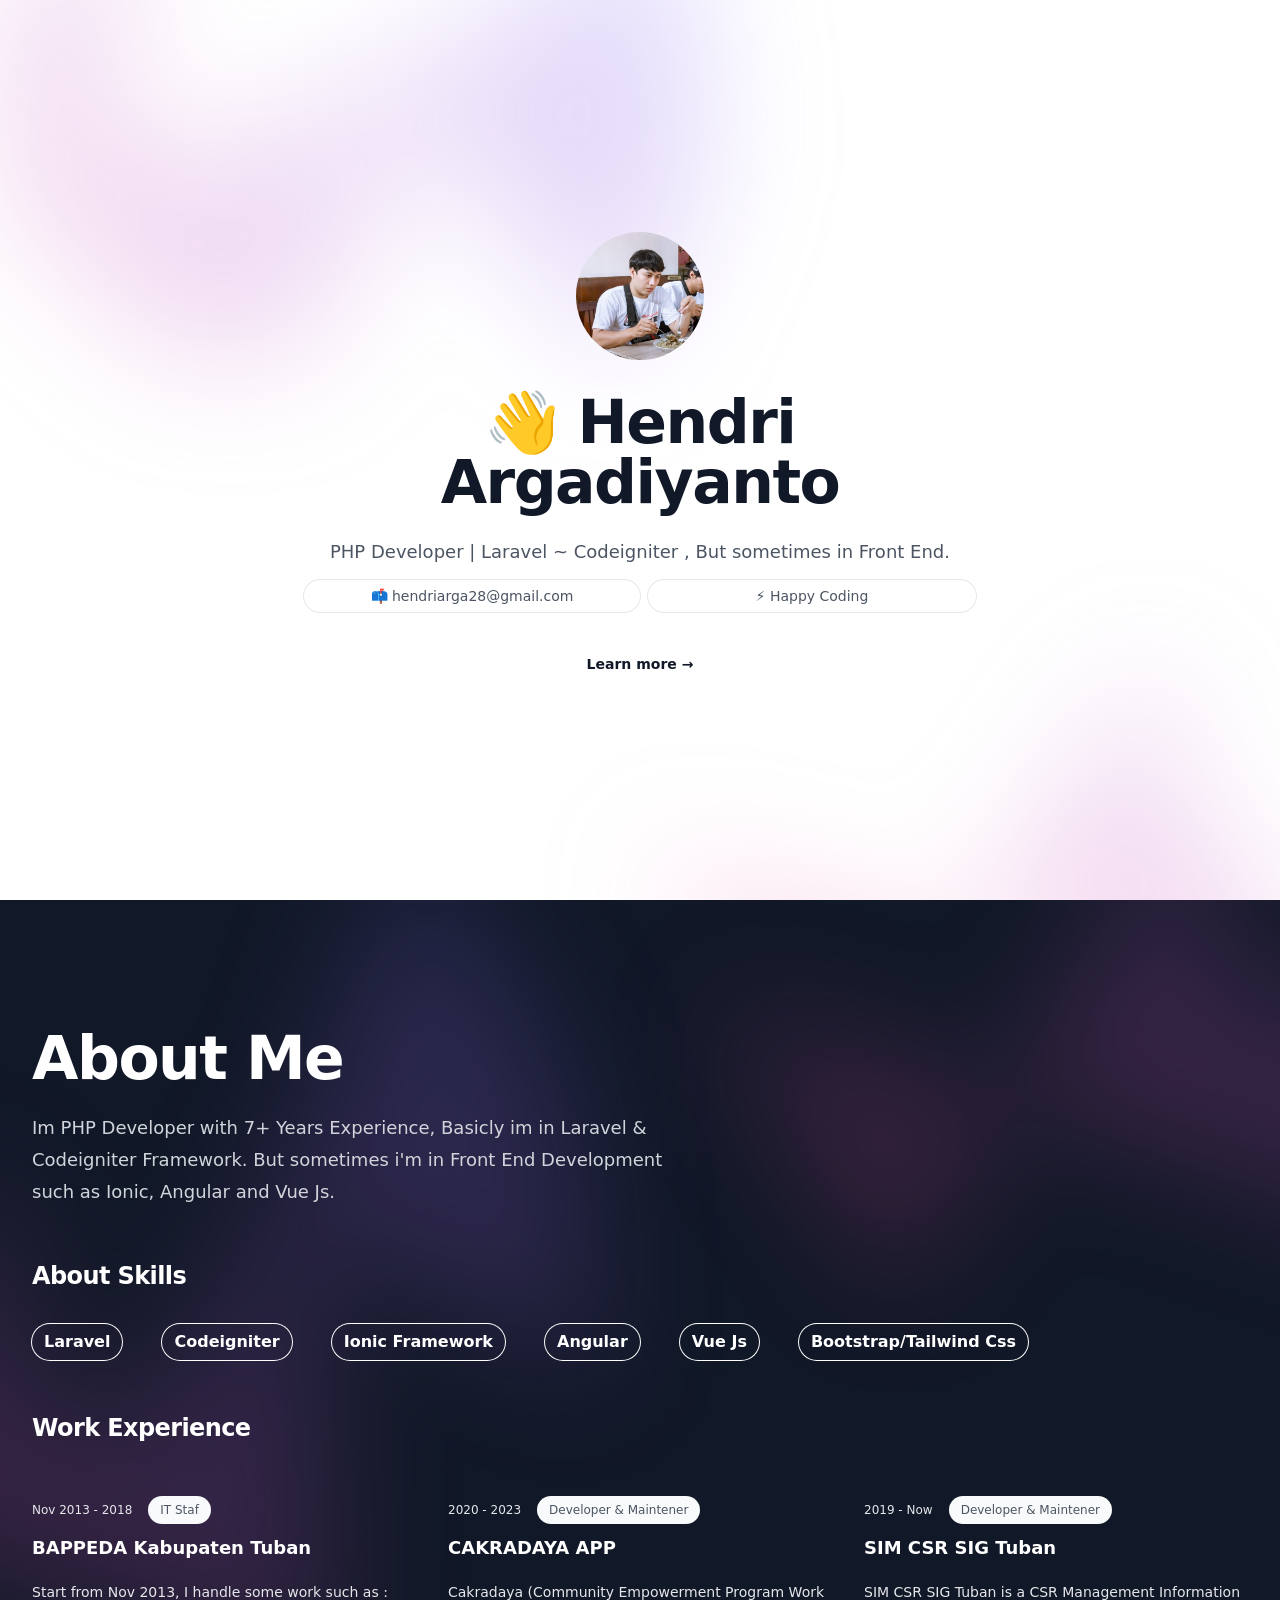
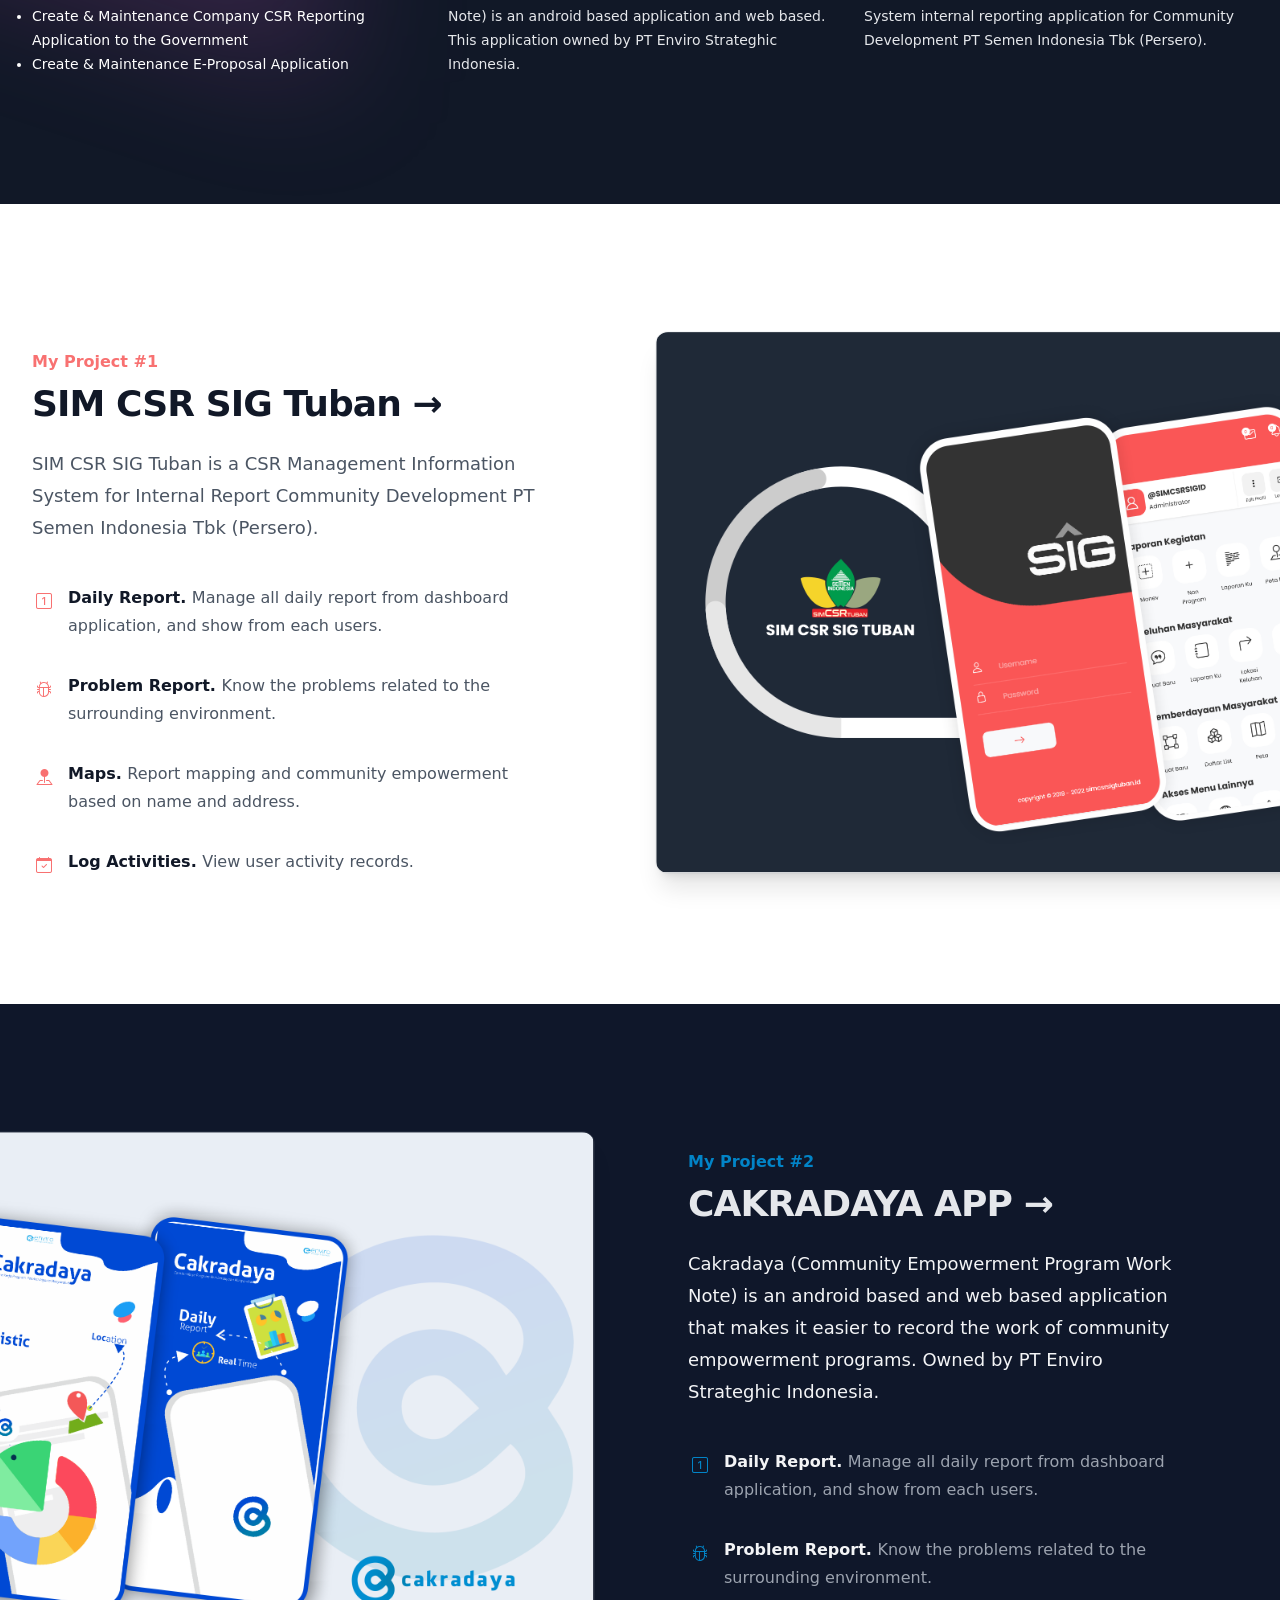
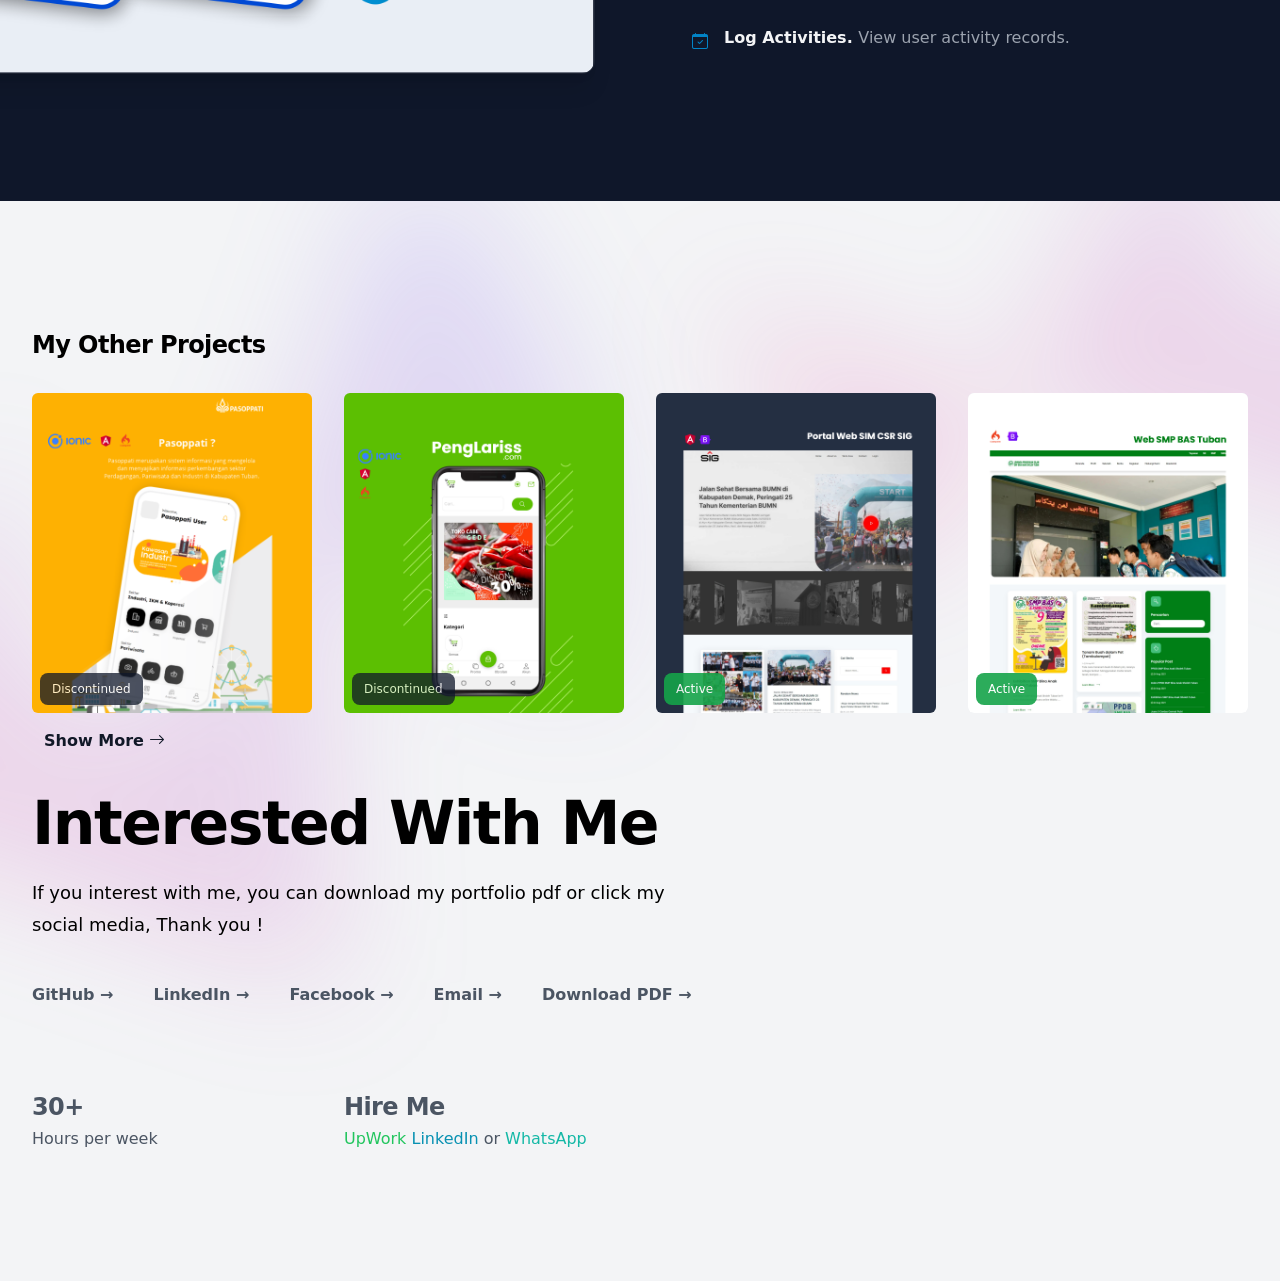
==== commit 07aa555e: "Fix Experience" ====
--- a/index.html
+++ b/index.html
@@ -42,7 +42,7 @@
             <div class="relative rounded-full border-solid border-1 px-3 py-1 text-sm leading-6 text-gray-600 ring-1 ring-gray-900/10 hover:ring-gray-900/20">
               📫 hendriarga28@gmail.com
             </div>
-            <div class="ms-2 relative rounded-full border-solid border-1 px-3 py-1 text-sm leading-6 text-gray-600 ring-1 ring-gray-900/10 hover:ring-gray-900/20">
+            <div class="lg:ms-2 md:ms-2 sm:ms-0 relative rounded-full border-solid border-1 px-3 py-1 text-sm leading-6 text-gray-600 ring-1 ring-gray-900/10 hover:ring-gray-900/20">
               ⚡ Happy Coding
             </div>
           </div>
@@ -82,7 +82,7 @@
 
         <h3 class="text-2xl font-bold tracking-tight text-white py-3 mt-10">Work Experience</h3>
         <div class="mx-auto grid max-w-2xl grid-cols-1 gap-x-8 gap-y-16 pt-10 lg:mx-0 lg:max-w-none lg:grid-cols-3">
-          <article class="flex max-w-xl flex-col items-start justify-between">
+          <article class="flex max-w-xl flex-col items-start justify-start">
             <div class="flex items-center gap-x-4 text-xs">
               <time datetime="2020-03-16" class="text-gray-200">Nov 2013 - 2018</time>
               <a href="#" class="relative z-10 rounded-full bg-gray-50 px-3 py-1.5 font-medium text-gray-600 hover:bg-gray-100">IT Staf</a>
@@ -94,7 +94,7 @@
                   BAPPEDA Kabupaten Tuban
                 </a>
               </h3>
-              <p class="mt-2 line-clamp-3 text-sm leading-6 text-gray-200">
+              <p class="mt-5 text-sm leading-6 text-gray-200">
                   Start from Nov 2013, I handle some work such as : <br />
                   <ul >
                     <li class="text-sm leading-6 text-white list-disc">Create & Maintenance Company CSR Reporting Application to the Government</li>
@@ -117,9 +117,8 @@
                   CAKRADAYA APP
                 </a>
               </h3>
-              <p class="mt-5 line-clamp-3 text-sm leading-6 text-gray-200">
-                Cakradaya (Community Empowerment Program Work Note) is an android based application and web based that makes it easier to record the work of community empowerment programs. 
-                Which this application helps users to send data from the field. This application owned by PT Enviro Strateghic Indonesia.
+              <p class="mt-5 text-sm leading-6 text-gray-200">
+                Cakradaya (Community Empowerment Program Work Note) is an android based application and web based. This application owned by PT Enviro Strateghic Indonesia.
               </p>
             </div>
            
@@ -137,9 +136,8 @@
                   SIM CSR SIG Tuban
                 </a>
               </h3>
-              <p class="mt-5 line-clamp-3 text-sm leading-6 text-gray-200">
-                SIM CSR SIG Tuban is a CSR Management Information System for Community Development PT Semen Indonesia Tbk (Persero). 
-                This application is an internal reporting application for the process of monitoring and evaluating community empowerment that has been carried out by PT Semen Indonesia (Persero) Tbk.
+              <p class="mt-5 text-sm leading-6 text-gray-200">
+                SIM CSR SIG Tuban is a CSR Management Information System internal reporting application for Community Development PT Semen Indonesia Tbk (Persero). 
               </p>
             </div>
            
--- a/styles.css
+++ b/styles.css
@@ -1,3 +1,3 @@
 @import url("https://cdn.jsdelivr.net/npm/bootstrap-icons@1.10.5/font/bootstrap-icons.css");
 
-/*! tailwindcss v3.3.2 | MIT License | https://tailwindcss.com*/*,:after,:before{border:0 solid #e5e7eb;box-sizing:border-box}:after,:before{--tw-content:""}html{-webkit-text-size-adjust:100%;font-feature-settings:normal;font-family:ui-sans-serif,system-ui,-apple-system,BlinkMacSystemFont,Segoe UI,Roboto,Helvetica Neue,Arial,Noto Sans,sans-serif,Apple Color Emoji,Segoe UI Emoji,Segoe UI Symbol,Noto Color Emoji;font-variation-settings:normal;line-height:1.5;-moz-tab-size:4;-o-tab-size:4;tab-size:4}body{line-height:inherit;margin:0}hr{border-top-width:1px;color:inherit;height:0}abbr:where([title]){-webkit-text-decoration:underline dotted;text-decoration:underline dotted}h1,h2,h3,h4,h5,h6{font-size:inherit;font-weight:inherit}a{color:inherit;text-decoration:inherit}b,strong{font-weight:bolder}code,kbd,pre,samp{font-family:ui-monospace,SFMono-Regular,Menlo,Monaco,Consolas,Liberation Mono,Courier New,monospace;font-size:1em}small{font-size:80%}sub,sup{font-size:75%;line-height:0;position:relative;vertical-align:baseline}sub{bottom:-.25em}sup{top:-.5em}table{border-collapse:collapse;border-color:inherit;text-indent:0}button,input,optgroup,select,textarea{color:inherit;font-family:inherit;font-size:100%;font-weight:inherit;line-height:inherit;margin:0;padding:0}button,select{text-transform:none}[type=button],[type=reset],[type=submit],button{-webkit-appearance:button;background-color:transparent;background-image:none}:-moz-focusring{outline:auto}:-moz-ui-invalid{box-shadow:none}progress{vertical-align:baseline}::-webkit-inner-spin-button,::-webkit-outer-spin-button{height:auto}[type=search]{-webkit-appearance:textfield;outline-offset:-2px}::-webkit-search-decoration{-webkit-appearance:none}::-webkit-file-upload-button{-webkit-appearance:button;font:inherit}summary{display:list-item}blockquote,dd,dl,figure,h1,h2,h3,h4,h5,h6,hr,p,pre{margin:0}fieldset{margin:0}fieldset,legend{padding:0}menu,ol,ul{list-style:none;margin:0;padding:0}textarea{resize:vertical}input::-moz-placeholder,textarea::-moz-placeholder{color:#9ca3af;opacity:1}input::placeholder,textarea::placeholder{color:#9ca3af;opacity:1}[role=button],button{cursor:pointer}:disabled{cursor:default}audio,canvas,embed,iframe,img,object,svg,video{display:block;vertical-align:middle}img,video{height:auto;max-width:100%}[hidden]{display:none}*,:after,:before{--tw-border-spacing-x:0;--tw-border-spacing-y:0;--tw-translate-x:0;--tw-translate-y:0;--tw-rotate:0;--tw-skew-x:0;--tw-skew-y:0;--tw-scale-x:1;--tw-scale-y:1;--tw-pan-x: ;--tw-pan-y: ;--tw-pinch-zoom: ;--tw-scroll-snap-strictness:proximity;--tw-gradient-from-position: ;--tw-gradient-via-position: ;--tw-gradient-to-position: ;--tw-ordinal: ;--tw-slashed-zero: ;--tw-numeric-figure: ;--tw-numeric-spacing: ;--tw-numeric-fraction: ;--tw-ring-inset: ;--tw-ring-offset-width:0px;--tw-ring-offset-color:#fff;--tw-ring-color:rgba(59,130,246,.5);--tw-ring-offset-shadow:0 0 #0000;--tw-ring-shadow:0 0 #0000;--tw-shadow:0 0 #0000;--tw-shadow-colored:0 0 #0000;--tw-blur: ;--tw-brightness: ;--tw-contrast: ;--tw-grayscale: ;--tw-hue-rotate: ;--tw-invert: ;--tw-saturate: ;--tw-sepia: ;--tw-drop-shadow: ;--tw-backdrop-blur: ;--tw-backdrop-brightness: ;--tw-backdrop-contrast: ;--tw-backdrop-grayscale: ;--tw-backdrop-hue-rotate: ;--tw-backdrop-invert: ;--tw-backdrop-opacity: ;--tw-backdrop-saturate: ;--tw-backdrop-sepia: }::backdrop{--tw-border-spacing-x:0;--tw-border-spacing-y:0;--tw-translate-x:0;--tw-translate-y:0;--tw-rotate:0;--tw-skew-x:0;--tw-skew-y:0;--tw-scale-x:1;--tw-scale-y:1;--tw-pan-x: ;--tw-pan-y: ;--tw-pinch-zoom: ;--tw-scroll-snap-strictness:proximity;--tw-gradient-from-position: ;--tw-gradient-via-position: ;--tw-gradient-to-position: ;--tw-ordinal: ;--tw-slashed-zero: ;--tw-numeric-figure: ;--tw-numeric-spacing: ;--tw-numeric-fraction: ;--tw-ring-inset: ;--tw-ring-offset-width:0px;--tw-ring-offset-color:#fff;--tw-ring-color:rgba(59,130,246,.5);--tw-ring-offset-shadow:0 0 #0000;--tw-ring-shadow:0 0 #0000;--tw-shadow:0 0 #0000;--tw-shadow-colored:0 0 #0000;--tw-blur: ;--tw-brightness: ;--tw-contrast: ;--tw-grayscale: ;--tw-hue-rotate: ;--tw-invert: ;--tw-saturate: ;--tw-sepia: ;--tw-drop-shadow: ;--tw-backdrop-blur: ;--tw-backdrop-brightness: ;--tw-backdrop-contrast: ;--tw-backdrop-grayscale: ;--tw-backdrop-hue-rotate: ;--tw-backdrop-invert: ;--tw-backdrop-opacity: ;--tw-backdrop-saturate: ;--tw-backdrop-sepia: }.absolute{position:absolute}.relative{position:relative}.inset-0{inset:0}.inset-x-0{left:0;right:0}.-top-40{top:-10rem}.-top-52{top:-13rem}.bottom-2{bottom:.5rem}.left-1{left:.25rem}.left-1\/2{left:50%}.left-2{left:.5rem}.left-\[calc\(50\%\+3rem\)\]{left:calc(50% + 3rem)}.left-\[calc\(50\%-11rem\)\]{left:calc(50% - 11rem)}.top-1{top:.25rem}.top-\[calc\(100\%-13rem\)\]{top:calc(100% - 13rem)}.isolate{isolation:isolate}.-z-10{z-index:-10}.z-10{z-index:10}.mx-auto{margin-left:auto;margin-right:auto}.mb-3{margin-bottom:.75rem}.mb-5{margin-bottom:1.25rem}.ms-2{-webkit-margin-start:.5rem;margin-inline-start:.5rem}.mt-10{margin-top:2.5rem}.mt-16{margin-top:4rem}.mt-2{margin-top:.5rem}.mt-3{margin-top:.75rem}.mt-5{margin-top:1.25rem}.mt-6{margin-top:1.5rem}.line-clamp-3{-webkit-box-orient:vertical;-webkit-line-clamp:3;display:-webkit-box;overflow:hidden}.inline{display:inline}.flex{display:flex}.grid{display:grid}.hidden{display:none}.aspect-\[1097\/845\]{aspect-ratio:1097/845}.aspect-\[1155\/678\]{aspect-ratio:1155/678}.h-5{height:1.25rem}.h-full{height:100%}.w-32{width:8rem}.w-5{width:1.25rem}.w-\[36\.125rem\]{width:36.125rem}.w-\[48rem\]{width:48rem}.w-\[68\.5625rem\]{width:68.5625rem}.w-full{width:100%}.max-w-2xl{max-width:42rem}.max-w-7xl{max-width:80rem}.max-w-none{max-width:none}.max-w-xl{max-width:36rem}.-translate-x-1\/2{--tw-translate-x:-50%}.-translate-x-1\/2,.rotate-\[30deg\]{transform:translate(var(--tw-translate-x),var(--tw-translate-y)) rotate(var(--tw-rotate)) skewX(var(--tw-skew-x)) skewY(var(--tw-skew-y)) scaleX(var(--tw-scale-x)) scaleY(var(--tw-scale-y))}.rotate-\[30deg\]{--tw-rotate:30deg}.transform-gpu{transform:translate3d(var(--tw-translate-x),var(--tw-translate-y),0) rotate(var(--tw-rotate)) skewX(var(--tw-skew-x)) skewY(var(--tw-skew-y)) scaleX(var(--tw-scale-x)) scaleY(var(--tw-scale-y))}.cursor-pointer{cursor:pointer}.list-disc{list-style-type:disc}.grid-cols-1{grid-template-columns:repeat(1,minmax(0,1fr))}.flex-col{flex-direction:column}.flex-col-reverse{flex-direction:column-reverse}.items-start{align-items:flex-start}.items-center{align-items:center}.justify-center{justify-content:center}.justify-between{justify-content:space-between}.gap-8{gap:2rem}.gap-x-4{-moz-column-gap:1rem;column-gap:1rem}.gap-x-6{-moz-column-gap:1.5rem;column-gap:1.5rem}.gap-x-8{-moz-column-gap:2rem;column-gap:2rem}.gap-y-10{row-gap:2.5rem}.gap-y-16{row-gap:4rem}.gap-y-4{row-gap:1rem}.gap-y-6{row-gap:1.5rem}.space-y-8>:not([hidden])~:not([hidden]){--tw-space-y-reverse:0;margin-bottom:calc(2rem*var(--tw-space-y-reverse));margin-top:calc(2rem*(1 - var(--tw-space-y-reverse)))}.overflow-hidden{overflow:hidden}.rounded-full{border-radius:9999px}.rounded-lg{border-radius:.5rem}.rounded-md{border-radius:.375rem}.rounded-xl{border-radius:.75rem}.border-solid{border-style:solid}.bg-gray-100{--tw-bg-opacity:1;background-color:rgb(243 244 246/var(--tw-bg-opacity))}.bg-gray-200{--tw-bg-opacity:1;background-color:rgb(229 231 235/var(--tw-bg-opacity))}.bg-gray-50{--tw-bg-opacity:1;background-color:rgb(249 250 251/var(--tw-bg-opacity))}.bg-gray-900{--tw-bg-opacity:1;background-color:rgb(17 24 39/var(--tw-bg-opacity))}.bg-green-600{--tw-bg-opacity:1;background-color:rgb(22 163 74/var(--tw-bg-opacity))}.bg-slate-900{--tw-bg-opacity:1;background-color:rgb(15 23 42/var(--tw-bg-opacity))}.bg-white{--tw-bg-opacity:1;background-color:rgb(255 255 255/var(--tw-bg-opacity))}.bg-gradient-to-tr{background-image:linear-gradient(to top right,var(--tw-gradient-stops))}.from-\[\#ff4694\]{--tw-gradient-from:#ff4694 var(--tw-gradient-from-position);--tw-gradient-to:rgba(255,70,148,0) var(--tw-gradient-to-position);--tw-gradient-stops:var(--tw-gradient-from),var(--tw-gradient-to)}.from-\[\#ff80b5\]{--tw-gradient-from:#ff80b5 var(--tw-gradient-from-position);--tw-gradient-to:rgba(255,128,181,0) var(--tw-gradient-to-position);--tw-gradient-stops:var(--tw-gradient-from),var(--tw-gradient-to)}.to-\[\#776fff\]{--tw-gradient-to:#776fff var(--tw-gradient-to-position)}.to-\[\#9089fc\]{--tw-gradient-to:#9089fc var(--tw-gradient-to-position)}.object-cover{-o-object-fit:cover;object-fit:cover}.object-center{-o-object-position:center;object-position:center}.p-3{padding:.75rem}.px-3{padding-left:.75rem;padding-right:.75rem}.px-4{padding-left:1rem;padding-right:1rem}.px-6{padding-left:1.5rem;padding-right:1.5rem}.py-1{padding-bottom:.25rem;padding-top:.25rem}.py-1\.5{padding-bottom:.375rem;padding-top:.375rem}.py-2{padding-bottom:.5rem;padding-top:.5rem}.py-24{padding-bottom:6rem;padding-top:6rem}.py-3{padding-bottom:.75rem;padding-top:.75rem}.py-32{padding-bottom:8rem;padding-top:8rem}.pl-9{padding-left:2.25rem}.pt-10{padding-top:2.5rem}.pt-2{padding-top:.5rem}.text-center{text-align:center}.text-2xl{font-size:1.5rem;line-height:2rem}.text-3xl{font-size:1.875rem;line-height:2.25rem}.text-4xl{font-size:2.25rem;line-height:2.5rem}.text-base{font-size:1rem;line-height:1.5rem}.text-lg{font-size:1.125rem;line-height:1.75rem}.text-sm{font-size:.875rem;line-height:1.25rem}.text-xs{font-size:.75rem;line-height:1rem}.font-bold{font-weight:700}.font-medium{font-weight:500}.font-semibold{font-weight:600}.leading-6{line-height:1.5rem}.leading-7{line-height:1.75rem}.leading-8{line-height:2rem}.leading-9{line-height:2.25rem}.tracking-tight{letter-spacing:-.025em}.text-cyan-600{--tw-text-opacity:1;color:rgb(8 145 178/var(--tw-text-opacity))}.text-gray-100{--tw-text-opacity:1;color:rgb(243 244 246/var(--tw-text-opacity))}.text-gray-200{--tw-text-opacity:1;color:rgb(229 231 235/var(--tw-text-opacity))}.text-gray-300{--tw-text-opacity:1;color:rgb(209 213 219/var(--tw-text-opacity))}.text-gray-400{--tw-text-opacity:1;color:rgb(156 163 175/var(--tw-text-opacity))}.text-gray-600{--tw-text-opacity:1;color:rgb(75 85 99/var(--tw-text-opacity))}.text-gray-900{--tw-text-opacity:1;color:rgb(17 24 39/var(--tw-text-opacity))}.text-green-500{--tw-text-opacity:1;color:rgb(34 197 94/var(--tw-text-opacity))}.text-red-400{--tw-text-opacity:1;color:rgb(248 113 113/var(--tw-text-opacity))}.text-sky-600{--tw-text-opacity:1;color:rgb(2 132 199/var(--tw-text-opacity))}.text-teal-500{--tw-text-opacity:1;color:rgb(20 184 166/var(--tw-text-opacity))}.text-white{--tw-text-opacity:1;color:rgb(255 255 255/var(--tw-text-opacity))}.opacity-20{opacity:.2}.opacity-30{opacity:.3}.opacity-75{opacity:.75}.opacity-90{opacity:.9}.shadow-xl{--tw-shadow:0 20px 25px -5px rgba(0,0,0,.1),0 8px 10px -6px rgba(0,0,0,.1);--tw-shadow-colored:0 20px 25px -5px var(--tw-shadow-color),0 8px 10px -6px var(--tw-shadow-color);box-shadow:var(--tw-ring-offset-shadow,0 0 #0000),var(--tw-ring-shadow,0 0 #0000),var(--tw-shadow)}.ring-1{--tw-ring-offset-shadow:var(--tw-ring-inset) 0 0 0 var(--tw-ring-offset-width) var(--tw-ring-offset-color);--tw-ring-shadow:var(--tw-ring-inset) 0 0 0 calc(1px + var(--tw-ring-offset-width)) var(--tw-ring-color);box-shadow:var(--tw-ring-offset-shadow),var(--tw-ring-shadow),var(--tw-shadow,0 0 #0000)}.ring-gray-400\/10{--tw-ring-color:rgba(156,163,175,.1)}.ring-gray-900\/10{--tw-ring-color:rgba(17,24,39,.1)}.ring-white{--tw-ring-opacity:1;--tw-ring-color:rgb(255 255 255/var(--tw-ring-opacity))}.blur-3xl{--tw-blur:blur(64px);filter:var(--tw-blur) var(--tw-brightness) var(--tw-contrast) var(--tw-grayscale) var(--tw-hue-rotate) var(--tw-invert) var(--tw-saturate) var(--tw-sepia) var(--tw-drop-shadow)}.hover\:bg-gray-100:hover{--tw-bg-opacity:1;background-color:rgb(243 244 246/var(--tw-bg-opacity))}.hover\:text-cyan-400:hover{--tw-text-opacity:1;color:rgb(34 211 238/var(--tw-text-opacity))}.hover\:text-gray-600:hover{--tw-text-opacity:1;color:rgb(75 85 99/var(--tw-text-opacity))}.hover\:text-green-300:hover{--tw-text-opacity:1;color:rgb(134 239 172/var(--tw-text-opacity))}.hover\:text-red-500:hover{--tw-text-opacity:1;color:rgb(239 68 68/var(--tw-text-opacity))}.hover\:text-sky-600:hover{--tw-text-opacity:1;color:rgb(2 132 199/var(--tw-text-opacity))}.hover\:text-teal-700:hover{--tw-text-opacity:1;color:rgb(15 118 110/var(--tw-text-opacity))}.hover\:ring-gray-900\/20:hover{--tw-ring-color:rgba(17,24,39,.2)}.group:hover .group-hover\:text-gray-600{--tw-text-opacity:1;color:rgb(75 85 99/var(--tw-text-opacity))}.group:hover .group-hover\:opacity-75{opacity:.75}@media (min-width:640px){.sm\:absolute{position:absolute}.sm\:-top-10{top:-2.5rem}.sm\:-top-80{top:-20rem}.sm\:left-\[calc\(50\%\+36rem\)\]{left:calc(50% + 36rem)}.sm\:left-\[calc\(50\%-30rem\)\]{left:calc(50% - 30rem)}.sm\:right-1\/2{right:50%}.sm\:top-\[-28rem\]{top:-28rem}.sm\:top-\[calc\(100\%-30rem\)\]{top:calc(100% - 30rem)}.sm\:-z-10{z-index:-10}.sm\:mb-8{margin-bottom:2rem}.sm\:ml-16{margin-left:4rem}.sm\:mr-10{margin-right:2.5rem}.sm\:mt-20{margin-top:5rem}.sm\:block{display:block}.sm\:flex{display:flex}.sm\:w-32{width:8rem}.sm\:w-\[57rem\]{width:57rem}.sm\:w-\[72\.1875rem\]{width:72.1875rem}.sm\:translate-x-0{--tw-translate-x:0px;transform:translate(var(--tw-translate-x),var(--tw-translate-y)) rotate(var(--tw-rotate)) skewX(var(--tw-skew-x)) skewY(var(--tw-skew-y)) scaleX(var(--tw-scale-x)) scaleY(var(--tw-scale-y))}.sm\:transform-gpu{transform:translate3d(var(--tw-translate-x),var(--tw-translate-y),0) rotate(var(--tw-rotate)) skewX(var(--tw-skew-x)) skewY(var(--tw-skew-y)) scaleX(var(--tw-scale-x)) scaleY(var(--tw-scale-y))}.sm\:grid-cols-1{grid-template-columns:repeat(1,minmax(0,1fr))}.sm\:grid-cols-2{grid-template-columns:repeat(2,minmax(0,1fr))}.sm\:justify-center{justify-content:center}.sm\:gap-y-20{row-gap:5rem}.sm\:px-6{padding-left:1.5rem;padding-right:1.5rem}.sm\:py-2{padding-bottom:.5rem;padding-top:.5rem}.sm\:py-32{padding-bottom:8rem;padding-top:8rem}.sm\:py-48{padding-bottom:12rem;padding-top:12rem}.sm\:text-2xl{font-size:1.5rem;line-height:2rem}.sm\:text-4xl{font-size:2.25rem;line-height:2.5rem}.sm\:text-6xl{font-size:3.75rem;line-height:1}.sm\:blur-3xl{--tw-blur:blur(64px);filter:var(--tw-blur) var(--tw-brightness) var(--tw-contrast) var(--tw-grayscale) var(--tw-hue-rotate) var(--tw-invert) var(--tw-saturate) var(--tw-sepia) var(--tw-drop-shadow)}}@media (min-width:768px){.md\:-ml-4{margin-left:-1rem}.md\:-ml-\[250px\]{margin-left:-250px}.md\:flex{display:flex}.md\:grid-cols-2{grid-template-columns:repeat(2,minmax(0,1fr))}}@media (min-width:1024px){.lg\:mx-0{margin-right:0}.lg\:-ml-0,.lg\:mx-0{margin-left:0}.lg\:-ml-\[350px\]{margin-left:-350px}.lg\:h-80{height:20rem}.lg\:h-full{height:100%}.lg\:w-full{width:100%}.lg\:max-w-7xl{max-width:80rem}.lg\:max-w-lg{max-width:32rem}.lg\:max-w-none{max-width:none}.lg\:grid-cols-2{grid-template-columns:repeat(2,minmax(0,1fr))}.lg\:grid-cols-3{grid-template-columns:repeat(3,minmax(0,1fr))}.lg\:grid-cols-4{grid-template-columns:repeat(4,minmax(0,1fr))}.lg\:gap-x-10{-moz-column-gap:2.5rem;column-gap:2.5rem}.lg\:px-8{padding-left:2rem;padding-right:2rem}.lg\:py-56{padding-bottom:14rem;padding-top:14rem}.lg\:pl-8{padding-left:2rem}.lg\:pr-8{padding-right:2rem}.lg\:pt-4{padding-top:1rem}}@media (min-width:1280px){.xl\:gap-x-8{-moz-column-gap:2rem;column-gap:2rem}}+/*! tailwindcss v3.3.2 | MIT License | https://tailwindcss.com*/*,:after,:before{border:0 solid #e5e7eb;box-sizing:border-box}:after,:before{--tw-content:""}html{-webkit-text-size-adjust:100%;font-feature-settings:normal;font-family:ui-sans-serif,system-ui,-apple-system,BlinkMacSystemFont,Segoe UI,Roboto,Helvetica Neue,Arial,Noto Sans,sans-serif,Apple Color Emoji,Segoe UI Emoji,Segoe UI Symbol,Noto Color Emoji;font-variation-settings:normal;line-height:1.5;-moz-tab-size:4;-o-tab-size:4;tab-size:4}body{line-height:inherit;margin:0}hr{border-top-width:1px;color:inherit;height:0}abbr:where([title]){-webkit-text-decoration:underline dotted;text-decoration:underline dotted}h1,h2,h3,h4,h5,h6{font-size:inherit;font-weight:inherit}a{color:inherit;text-decoration:inherit}b,strong{font-weight:bolder}code,kbd,pre,samp{font-family:ui-monospace,SFMono-Regular,Menlo,Monaco,Consolas,Liberation Mono,Courier New,monospace;font-size:1em}small{font-size:80%}sub,sup{font-size:75%;line-height:0;position:relative;vertical-align:baseline}sub{bottom:-.25em}sup{top:-.5em}table{border-collapse:collapse;border-color:inherit;text-indent:0}button,input,optgroup,select,textarea{color:inherit;font-family:inherit;font-size:100%;font-weight:inherit;line-height:inherit;margin:0;padding:0}button,select{text-transform:none}[type=button],[type=reset],[type=submit],button{-webkit-appearance:button;background-color:transparent;background-image:none}:-moz-focusring{outline:auto}:-moz-ui-invalid{box-shadow:none}progress{vertical-align:baseline}::-webkit-inner-spin-button,::-webkit-outer-spin-button{height:auto}[type=search]{-webkit-appearance:textfield;outline-offset:-2px}::-webkit-search-decoration{-webkit-appearance:none}::-webkit-file-upload-button{-webkit-appearance:button;font:inherit}summary{display:list-item}blockquote,dd,dl,figure,h1,h2,h3,h4,h5,h6,hr,p,pre{margin:0}fieldset{margin:0}fieldset,legend{padding:0}menu,ol,ul{list-style:none;margin:0;padding:0}textarea{resize:vertical}input::-moz-placeholder,textarea::-moz-placeholder{color:#9ca3af;opacity:1}input::placeholder,textarea::placeholder{color:#9ca3af;opacity:1}[role=button],button{cursor:pointer}:disabled{cursor:default}audio,canvas,embed,iframe,img,object,svg,video{display:block;vertical-align:middle}img,video{height:auto;max-width:100%}[hidden]{display:none}*,:after,:before{--tw-border-spacing-x:0;--tw-border-spacing-y:0;--tw-translate-x:0;--tw-translate-y:0;--tw-rotate:0;--tw-skew-x:0;--tw-skew-y:0;--tw-scale-x:1;--tw-scale-y:1;--tw-pan-x: ;--tw-pan-y: ;--tw-pinch-zoom: ;--tw-scroll-snap-strictness:proximity;--tw-gradient-from-position: ;--tw-gradient-via-position: ;--tw-gradient-to-position: ;--tw-ordinal: ;--tw-slashed-zero: ;--tw-numeric-figure: ;--tw-numeric-spacing: ;--tw-numeric-fraction: ;--tw-ring-inset: ;--tw-ring-offset-width:0px;--tw-ring-offset-color:#fff;--tw-ring-color:rgba(59,130,246,.5);--tw-ring-offset-shadow:0 0 #0000;--tw-ring-shadow:0 0 #0000;--tw-shadow:0 0 #0000;--tw-shadow-colored:0 0 #0000;--tw-blur: ;--tw-brightness: ;--tw-contrast: ;--tw-grayscale: ;--tw-hue-rotate: ;--tw-invert: ;--tw-saturate: ;--tw-sepia: ;--tw-drop-shadow: ;--tw-backdrop-blur: ;--tw-backdrop-brightness: ;--tw-backdrop-contrast: ;--tw-backdrop-grayscale: ;--tw-backdrop-hue-rotate: ;--tw-backdrop-invert: ;--tw-backdrop-opacity: ;--tw-backdrop-saturate: ;--tw-backdrop-sepia: }::backdrop{--tw-border-spacing-x:0;--tw-border-spacing-y:0;--tw-translate-x:0;--tw-translate-y:0;--tw-rotate:0;--tw-skew-x:0;--tw-skew-y:0;--tw-scale-x:1;--tw-scale-y:1;--tw-pan-x: ;--tw-pan-y: ;--tw-pinch-zoom: ;--tw-scroll-snap-strictness:proximity;--tw-gradient-from-position: ;--tw-gradient-via-position: ;--tw-gradient-to-position: ;--tw-ordinal: ;--tw-slashed-zero: ;--tw-numeric-figure: ;--tw-numeric-spacing: ;--tw-numeric-fraction: ;--tw-ring-inset: ;--tw-ring-offset-width:0px;--tw-ring-offset-color:#fff;--tw-ring-color:rgba(59,130,246,.5);--tw-ring-offset-shadow:0 0 #0000;--tw-ring-shadow:0 0 #0000;--tw-shadow:0 0 #0000;--tw-shadow-colored:0 0 #0000;--tw-blur: ;--tw-brightness: ;--tw-contrast: ;--tw-grayscale: ;--tw-hue-rotate: ;--tw-invert: ;--tw-saturate: ;--tw-sepia: ;--tw-drop-shadow: ;--tw-backdrop-blur: ;--tw-backdrop-brightness: ;--tw-backdrop-contrast: ;--tw-backdrop-grayscale: ;--tw-backdrop-hue-rotate: ;--tw-backdrop-invert: ;--tw-backdrop-opacity: ;--tw-backdrop-saturate: ;--tw-backdrop-sepia: }.absolute{position:absolute}.relative{position:relative}.inset-0{inset:0}.inset-x-0{left:0;right:0}.-top-40{top:-10rem}.-top-52{top:-13rem}.bottom-2{bottom:.5rem}.left-1{left:.25rem}.left-1\/2{left:50%}.left-2{left:.5rem}.left-\[calc\(50\%\+3rem\)\]{left:calc(50% + 3rem)}.left-\[calc\(50\%-11rem\)\]{left:calc(50% - 11rem)}.top-1{top:.25rem}.top-\[calc\(100\%-13rem\)\]{top:calc(100% - 13rem)}.isolate{isolation:isolate}.-z-10{z-index:-10}.z-10{z-index:10}.mx-auto{margin-left:auto;margin-right:auto}.mb-3{margin-bottom:.75rem}.mb-5{margin-bottom:1.25rem}.mt-10{margin-top:2.5rem}.mt-16{margin-top:4rem}.mt-2{margin-top:.5rem}.mt-3{margin-top:.75rem}.mt-5{margin-top:1.25rem}.mt-6{margin-top:1.5rem}.inline{display:inline}.flex{display:flex}.grid{display:grid}.hidden{display:none}.aspect-\[1097\/845\]{aspect-ratio:1097/845}.aspect-\[1155\/678\]{aspect-ratio:1155/678}.h-5{height:1.25rem}.h-full{height:100%}.w-32{width:8rem}.w-5{width:1.25rem}.w-\[36\.125rem\]{width:36.125rem}.w-\[48rem\]{width:48rem}.w-\[68\.5625rem\]{width:68.5625rem}.w-full{width:100%}.max-w-2xl{max-width:42rem}.max-w-7xl{max-width:80rem}.max-w-none{max-width:none}.max-w-xl{max-width:36rem}.-translate-x-1\/2{--tw-translate-x:-50%}.-translate-x-1\/2,.rotate-\[30deg\]{transform:translate(var(--tw-translate-x),var(--tw-translate-y)) rotate(var(--tw-rotate)) skewX(var(--tw-skew-x)) skewY(var(--tw-skew-y)) scaleX(var(--tw-scale-x)) scaleY(var(--tw-scale-y))}.rotate-\[30deg\]{--tw-rotate:30deg}.transform-gpu{transform:translate3d(var(--tw-translate-x),var(--tw-translate-y),0) rotate(var(--tw-rotate)) skewX(var(--tw-skew-x)) skewY(var(--tw-skew-y)) scaleX(var(--tw-scale-x)) scaleY(var(--tw-scale-y))}.cursor-pointer{cursor:pointer}.list-disc{list-style-type:disc}.grid-cols-1{grid-template-columns:repeat(1,minmax(0,1fr))}.flex-col{flex-direction:column}.flex-col-reverse{flex-direction:column-reverse}.items-start{align-items:flex-start}.items-center{align-items:center}.justify-start{justify-content:flex-start}.justify-center{justify-content:center}.gap-8{gap:2rem}.gap-x-4{-moz-column-gap:1rem;column-gap:1rem}.gap-x-6{-moz-column-gap:1.5rem;column-gap:1.5rem}.gap-x-8{-moz-column-gap:2rem;column-gap:2rem}.gap-y-10{row-gap:2.5rem}.gap-y-16{row-gap:4rem}.gap-y-4{row-gap:1rem}.gap-y-6{row-gap:1.5rem}.space-y-8>:not([hidden])~:not([hidden]){--tw-space-y-reverse:0;margin-bottom:calc(2rem*var(--tw-space-y-reverse));margin-top:calc(2rem*(1 - var(--tw-space-y-reverse)))}.overflow-hidden{overflow:hidden}.rounded-full{border-radius:9999px}.rounded-lg{border-radius:.5rem}.rounded-md{border-radius:.375rem}.rounded-xl{border-radius:.75rem}.border-solid{border-style:solid}.bg-gray-100{--tw-bg-opacity:1;background-color:rgb(243 244 246/var(--tw-bg-opacity))}.bg-gray-200{--tw-bg-opacity:1;background-color:rgb(229 231 235/var(--tw-bg-opacity))}.bg-gray-50{--tw-bg-opacity:1;background-color:rgb(249 250 251/var(--tw-bg-opacity))}.bg-gray-900{--tw-bg-opacity:1;background-color:rgb(17 24 39/var(--tw-bg-opacity))}.bg-green-600{--tw-bg-opacity:1;background-color:rgb(22 163 74/var(--tw-bg-opacity))}.bg-slate-900{--tw-bg-opacity:1;background-color:rgb(15 23 42/var(--tw-bg-opacity))}.bg-white{--tw-bg-opacity:1;background-color:rgb(255 255 255/var(--tw-bg-opacity))}.bg-gradient-to-tr{background-image:linear-gradient(to top right,var(--tw-gradient-stops))}.from-\[\#ff4694\]{--tw-gradient-from:#ff4694 var(--tw-gradient-from-position);--tw-gradient-to:rgba(255,70,148,0) var(--tw-gradient-to-position);--tw-gradient-stops:var(--tw-gradient-from),var(--tw-gradient-to)}.from-\[\#ff80b5\]{--tw-gradient-from:#ff80b5 var(--tw-gradient-from-position);--tw-gradient-to:rgba(255,128,181,0) var(--tw-gradient-to-position);--tw-gradient-stops:var(--tw-gradient-from),var(--tw-gradient-to)}.to-\[\#776fff\]{--tw-gradient-to:#776fff var(--tw-gradient-to-position)}.to-\[\#9089fc\]{--tw-gradient-to:#9089fc var(--tw-gradient-to-position)}.object-cover{-o-object-fit:cover;object-fit:cover}.object-center{-o-object-position:center;object-position:center}.p-3{padding:.75rem}.px-3{padding-left:.75rem;padding-right:.75rem}.px-4{padding-left:1rem;padding-right:1rem}.px-6{padding-left:1.5rem;padding-right:1.5rem}.py-1{padding-bottom:.25rem;padding-top:.25rem}.py-1\.5{padding-bottom:.375rem;padding-top:.375rem}.py-2{padding-bottom:.5rem;padding-top:.5rem}.py-24{padding-bottom:6rem;padding-top:6rem}.py-3{padding-bottom:.75rem;padding-top:.75rem}.py-32{padding-bottom:8rem;padding-top:8rem}.pl-9{padding-left:2.25rem}.pt-10{padding-top:2.5rem}.pt-2{padding-top:.5rem}.text-center{text-align:center}.text-2xl{font-size:1.5rem;line-height:2rem}.text-3xl{font-size:1.875rem;line-height:2.25rem}.text-4xl{font-size:2.25rem;line-height:2.5rem}.text-base{font-size:1rem;line-height:1.5rem}.text-lg{font-size:1.125rem;line-height:1.75rem}.text-sm{font-size:.875rem;line-height:1.25rem}.text-xs{font-size:.75rem;line-height:1rem}.font-bold{font-weight:700}.font-medium{font-weight:500}.font-semibold{font-weight:600}.leading-6{line-height:1.5rem}.leading-7{line-height:1.75rem}.leading-8{line-height:2rem}.leading-9{line-height:2.25rem}.tracking-tight{letter-spacing:-.025em}.text-cyan-600{--tw-text-opacity:1;color:rgb(8 145 178/var(--tw-text-opacity))}.text-gray-100{--tw-text-opacity:1;color:rgb(243 244 246/var(--tw-text-opacity))}.text-gray-200{--tw-text-opacity:1;color:rgb(229 231 235/var(--tw-text-opacity))}.text-gray-300{--tw-text-opacity:1;color:rgb(209 213 219/var(--tw-text-opacity))}.text-gray-400{--tw-text-opacity:1;color:rgb(156 163 175/var(--tw-text-opacity))}.text-gray-600{--tw-text-opacity:1;color:rgb(75 85 99/var(--tw-text-opacity))}.text-gray-900{--tw-text-opacity:1;color:rgb(17 24 39/var(--tw-text-opacity))}.text-green-500{--tw-text-opacity:1;color:rgb(34 197 94/var(--tw-text-opacity))}.text-red-400{--tw-text-opacity:1;color:rgb(248 113 113/var(--tw-text-opacity))}.text-sky-600{--tw-text-opacity:1;color:rgb(2 132 199/var(--tw-text-opacity))}.text-teal-500{--tw-text-opacity:1;color:rgb(20 184 166/var(--tw-text-opacity))}.text-white{--tw-text-opacity:1;color:rgb(255 255 255/var(--tw-text-opacity))}.opacity-20{opacity:.2}.opacity-30{opacity:.3}.opacity-75{opacity:.75}.opacity-90{opacity:.9}.shadow-xl{--tw-shadow:0 20px 25px -5px rgba(0,0,0,.1),0 8px 10px -6px rgba(0,0,0,.1);--tw-shadow-colored:0 20px 25px -5px var(--tw-shadow-color),0 8px 10px -6px var(--tw-shadow-color);box-shadow:var(--tw-ring-offset-shadow,0 0 #0000),var(--tw-ring-shadow,0 0 #0000),var(--tw-shadow)}.ring-1{--tw-ring-offset-shadow:var(--tw-ring-inset) 0 0 0 var(--tw-ring-offset-width) var(--tw-ring-offset-color);--tw-ring-shadow:var(--tw-ring-inset) 0 0 0 calc(1px + var(--tw-ring-offset-width)) var(--tw-ring-color);box-shadow:var(--tw-ring-offset-shadow),var(--tw-ring-shadow),var(--tw-shadow,0 0 #0000)}.ring-gray-400\/10{--tw-ring-color:rgba(156,163,175,.1)}.ring-gray-900\/10{--tw-ring-color:rgba(17,24,39,.1)}.ring-white{--tw-ring-opacity:1;--tw-ring-color:rgb(255 255 255/var(--tw-ring-opacity))}.blur-3xl{--tw-blur:blur(64px);filter:var(--tw-blur) var(--tw-brightness) var(--tw-contrast) var(--tw-grayscale) var(--tw-hue-rotate) var(--tw-invert) var(--tw-saturate) var(--tw-sepia) var(--tw-drop-shadow)}.hover\:bg-gray-100:hover{--tw-bg-opacity:1;background-color:rgb(243 244 246/var(--tw-bg-opacity))}.hover\:text-cyan-400:hover{--tw-text-opacity:1;color:rgb(34 211 238/var(--tw-text-opacity))}.hover\:text-gray-600:hover{--tw-text-opacity:1;color:rgb(75 85 99/var(--tw-text-opacity))}.hover\:text-green-300:hover{--tw-text-opacity:1;color:rgb(134 239 172/var(--tw-text-opacity))}.hover\:text-red-500:hover{--tw-text-opacity:1;color:rgb(239 68 68/var(--tw-text-opacity))}.hover\:text-sky-600:hover{--tw-text-opacity:1;color:rgb(2 132 199/var(--tw-text-opacity))}.hover\:text-teal-700:hover{--tw-text-opacity:1;color:rgb(15 118 110/var(--tw-text-opacity))}.hover\:ring-gray-900\/20:hover{--tw-ring-color:rgba(17,24,39,.2)}.group:hover .group-hover\:text-gray-600{--tw-text-opacity:1;color:rgb(75 85 99/var(--tw-text-opacity))}.group:hover .group-hover\:opacity-75{opacity:.75}@media (min-width:640px){.sm\:absolute{position:absolute}.sm\:-top-10{top:-2.5rem}.sm\:-top-80{top:-20rem}.sm\:left-\[calc\(50\%\+36rem\)\]{left:calc(50% + 36rem)}.sm\:left-\[calc\(50\%-30rem\)\]{left:calc(50% - 30rem)}.sm\:right-1\/2{right:50%}.sm\:top-\[-28rem\]{top:-28rem}.sm\:top-\[calc\(100\%-30rem\)\]{top:calc(100% - 30rem)}.sm\:-z-10{z-index:-10}.sm\:mb-8{margin-bottom:2rem}.sm\:ml-16{margin-left:4rem}.sm\:mr-10{margin-right:2.5rem}.sm\:ms-0{-webkit-margin-start:0;margin-inline-start:0}.sm\:mt-20{margin-top:5rem}.sm\:block{display:block}.sm\:flex{display:flex}.sm\:w-32{width:8rem}.sm\:w-\[57rem\]{width:57rem}.sm\:w-\[72\.1875rem\]{width:72.1875rem}.sm\:translate-x-0{--tw-translate-x:0px;transform:translate(var(--tw-translate-x),var(--tw-translate-y)) rotate(var(--tw-rotate)) skewX(var(--tw-skew-x)) skewY(var(--tw-skew-y)) scaleX(var(--tw-scale-x)) scaleY(var(--tw-scale-y))}.sm\:transform-gpu{transform:translate3d(var(--tw-translate-x),var(--tw-translate-y),0) rotate(var(--tw-rotate)) skewX(var(--tw-skew-x)) skewY(var(--tw-skew-y)) scaleX(var(--tw-scale-x)) scaleY(var(--tw-scale-y))}.sm\:grid-cols-1{grid-template-columns:repeat(1,minmax(0,1fr))}.sm\:grid-cols-2{grid-template-columns:repeat(2,minmax(0,1fr))}.sm\:justify-center{justify-content:center}.sm\:gap-y-20{row-gap:5rem}.sm\:px-6{padding-left:1.5rem;padding-right:1.5rem}.sm\:py-2{padding-bottom:.5rem;padding-top:.5rem}.sm\:py-32{padding-bottom:8rem;padding-top:8rem}.sm\:py-48{padding-bottom:12rem;padding-top:12rem}.sm\:text-2xl{font-size:1.5rem;line-height:2rem}.sm\:text-4xl{font-size:2.25rem;line-height:2.5rem}.sm\:text-6xl{font-size:3.75rem;line-height:1}.sm\:blur-3xl{--tw-blur:blur(64px);filter:var(--tw-blur) var(--tw-brightness) var(--tw-contrast) var(--tw-grayscale) var(--tw-hue-rotate) var(--tw-invert) var(--tw-saturate) var(--tw-sepia) var(--tw-drop-shadow)}}@media (min-width:768px){.md\:-ml-4{margin-left:-1rem}.md\:-ml-\[250px\]{margin-left:-250px}.md\:ms-2{-webkit-margin-start:.5rem;margin-inline-start:.5rem}.md\:flex{display:flex}.md\:grid-cols-2{grid-template-columns:repeat(2,minmax(0,1fr))}}@media (min-width:1024px){.lg\:mx-0{margin-right:0}.lg\:-ml-0,.lg\:mx-0{margin-left:0}.lg\:-ml-\[350px\]{margin-left:-350px}.lg\:ms-2{-webkit-margin-start:.5rem;margin-inline-start:.5rem}.lg\:h-80{height:20rem}.lg\:h-full{height:100%}.lg\:w-full{width:100%}.lg\:max-w-7xl{max-width:80rem}.lg\:max-w-lg{max-width:32rem}.lg\:max-w-none{max-width:none}.lg\:grid-cols-2{grid-template-columns:repeat(2,minmax(0,1fr))}.lg\:grid-cols-3{grid-template-columns:repeat(3,minmax(0,1fr))}.lg\:grid-cols-4{grid-template-columns:repeat(4,minmax(0,1fr))}.lg\:gap-x-10{-moz-column-gap:2.5rem;column-gap:2.5rem}.lg\:px-8{padding-left:2rem;padding-right:2rem}.lg\:py-56{padding-bottom:14rem;padding-top:14rem}.lg\:pl-8{padding-left:2rem}.lg\:pr-8{padding-right:2rem}.lg\:pt-4{padding-top:1rem}}@media (min-width:1280px){.xl\:gap-x-8{-moz-column-gap:2rem;column-gap:2rem}}
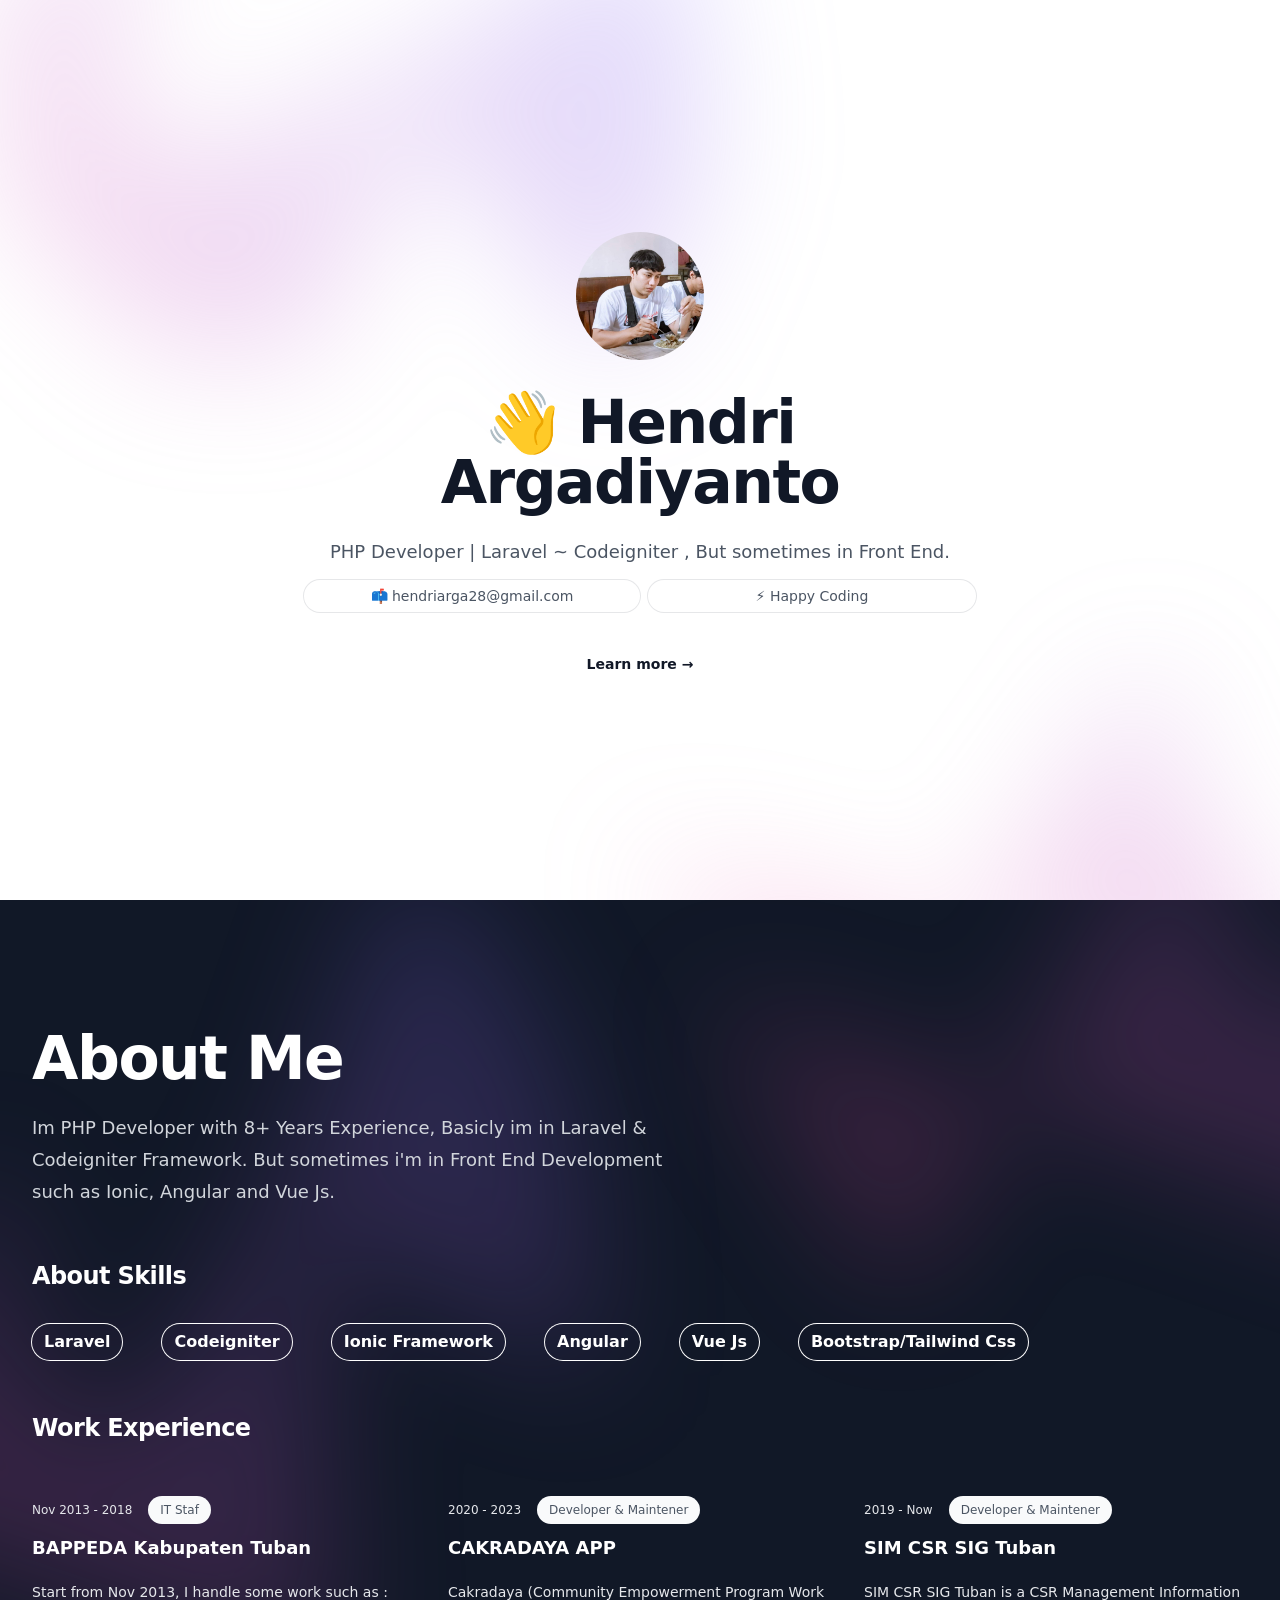
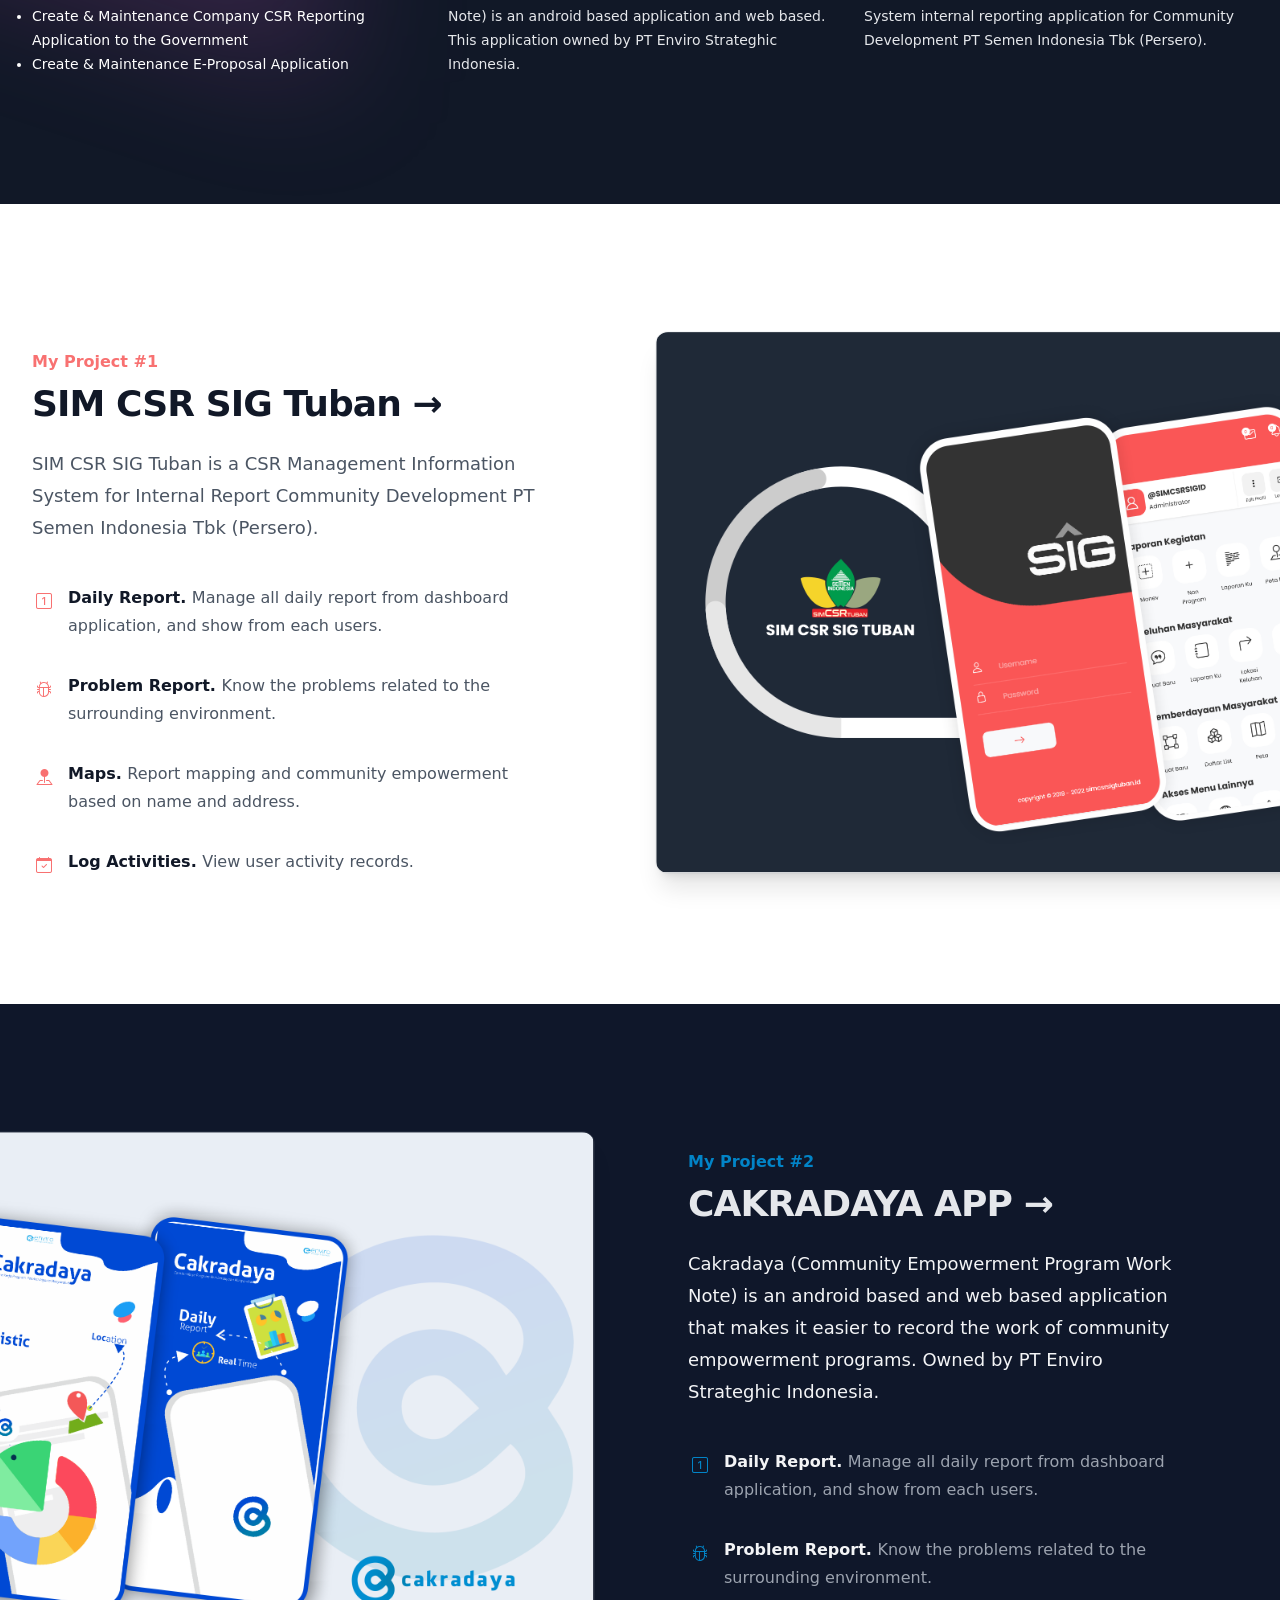
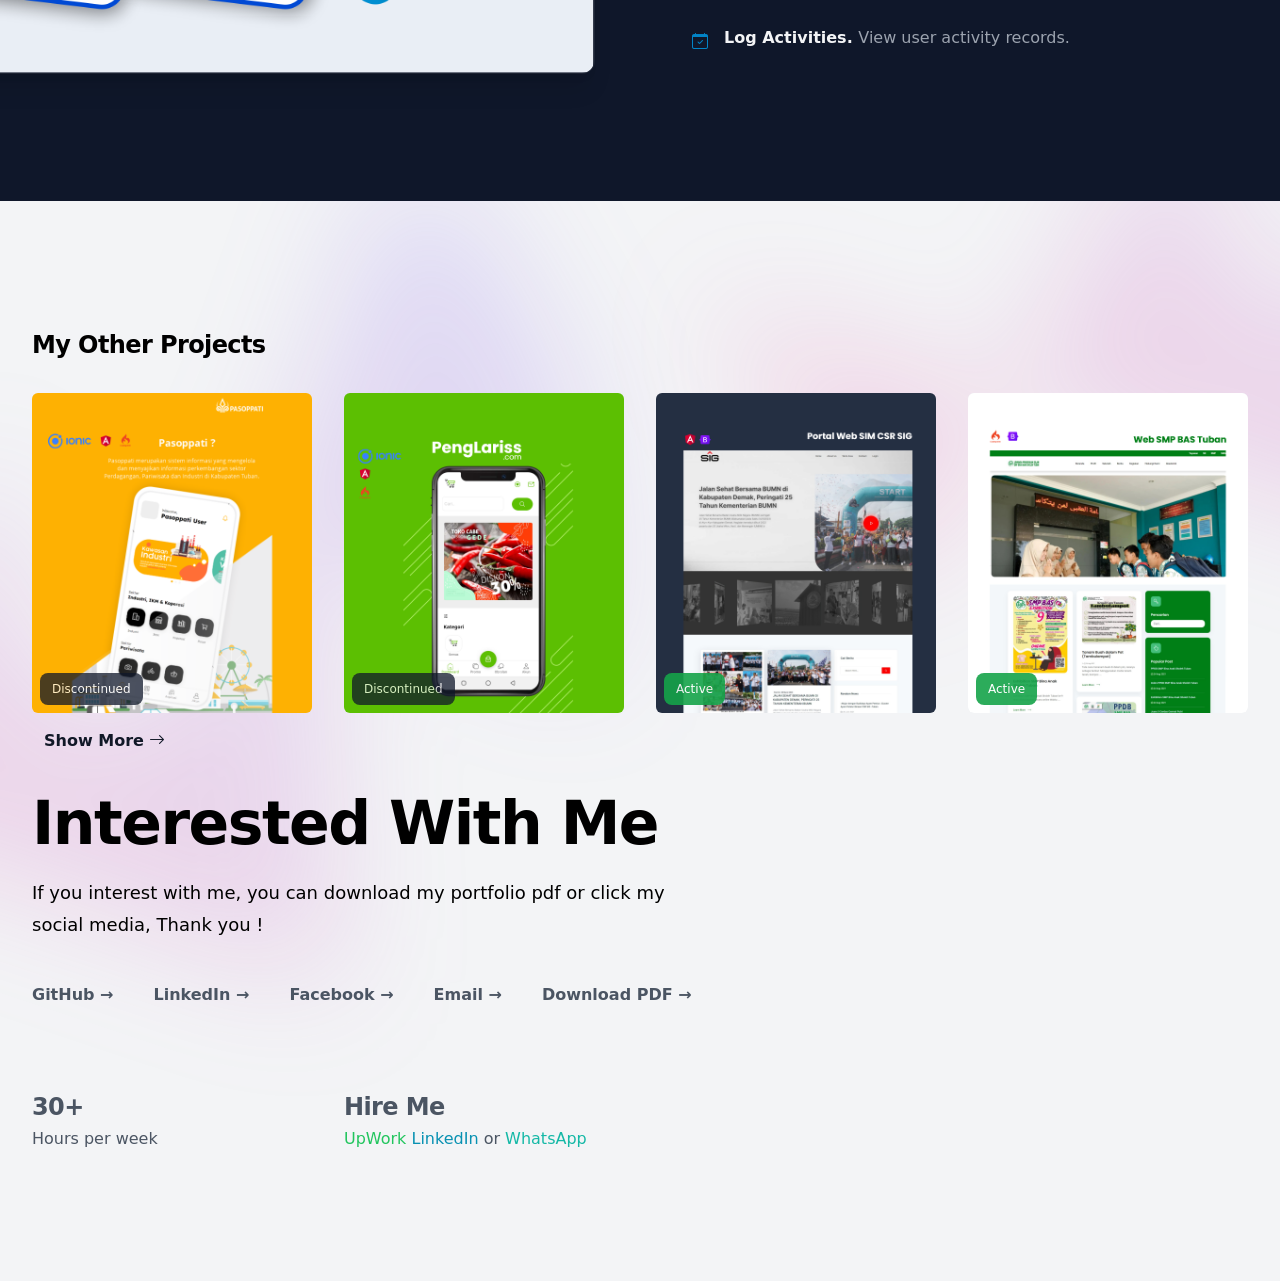
==== commit 4ffc70f1: "Update index.html Update Experience" ====
--- a/index.html
+++ b/index.html
@@ -67,7 +67,7 @@
     <div class="mx-auto max-w-7xl px-6 lg:px-8">
       <div class="mx-auto max-w-2xl lg:mx-0">
         <h2 class="text-4xl font-bold tracking-tight text-white sm:text-6xl">About Me</h2>
-        <p class="mt-6 text-lg leading-8 text-gray-300">Im PHP Developer with 7+ Years Experience, Basicly im in Laravel & Codeigniter Framework. But sometimes i'm in Front End Development such as Ionic, Angular and Vue Js.</p>
+        <p class="mt-6 text-lg leading-8 text-gray-300">Im PHP Developer with 8+ Years Experience, Basicly im in Laravel & Codeigniter Framework. But sometimes i'm in Front End Development such as Ionic, Angular and Vue Js.</p>
       </div>
       <div class="mx-auto mt-10 max-w-2xl lg:mx-0 lg:max-w-none">
         <h6 class="text-2xl font-bold tracking-tight text-white py-3 mb-5">About Skills</h6>
@@ -312,4 +312,4 @@
     </div>
   </div>
 </body>
-</html>+</html>
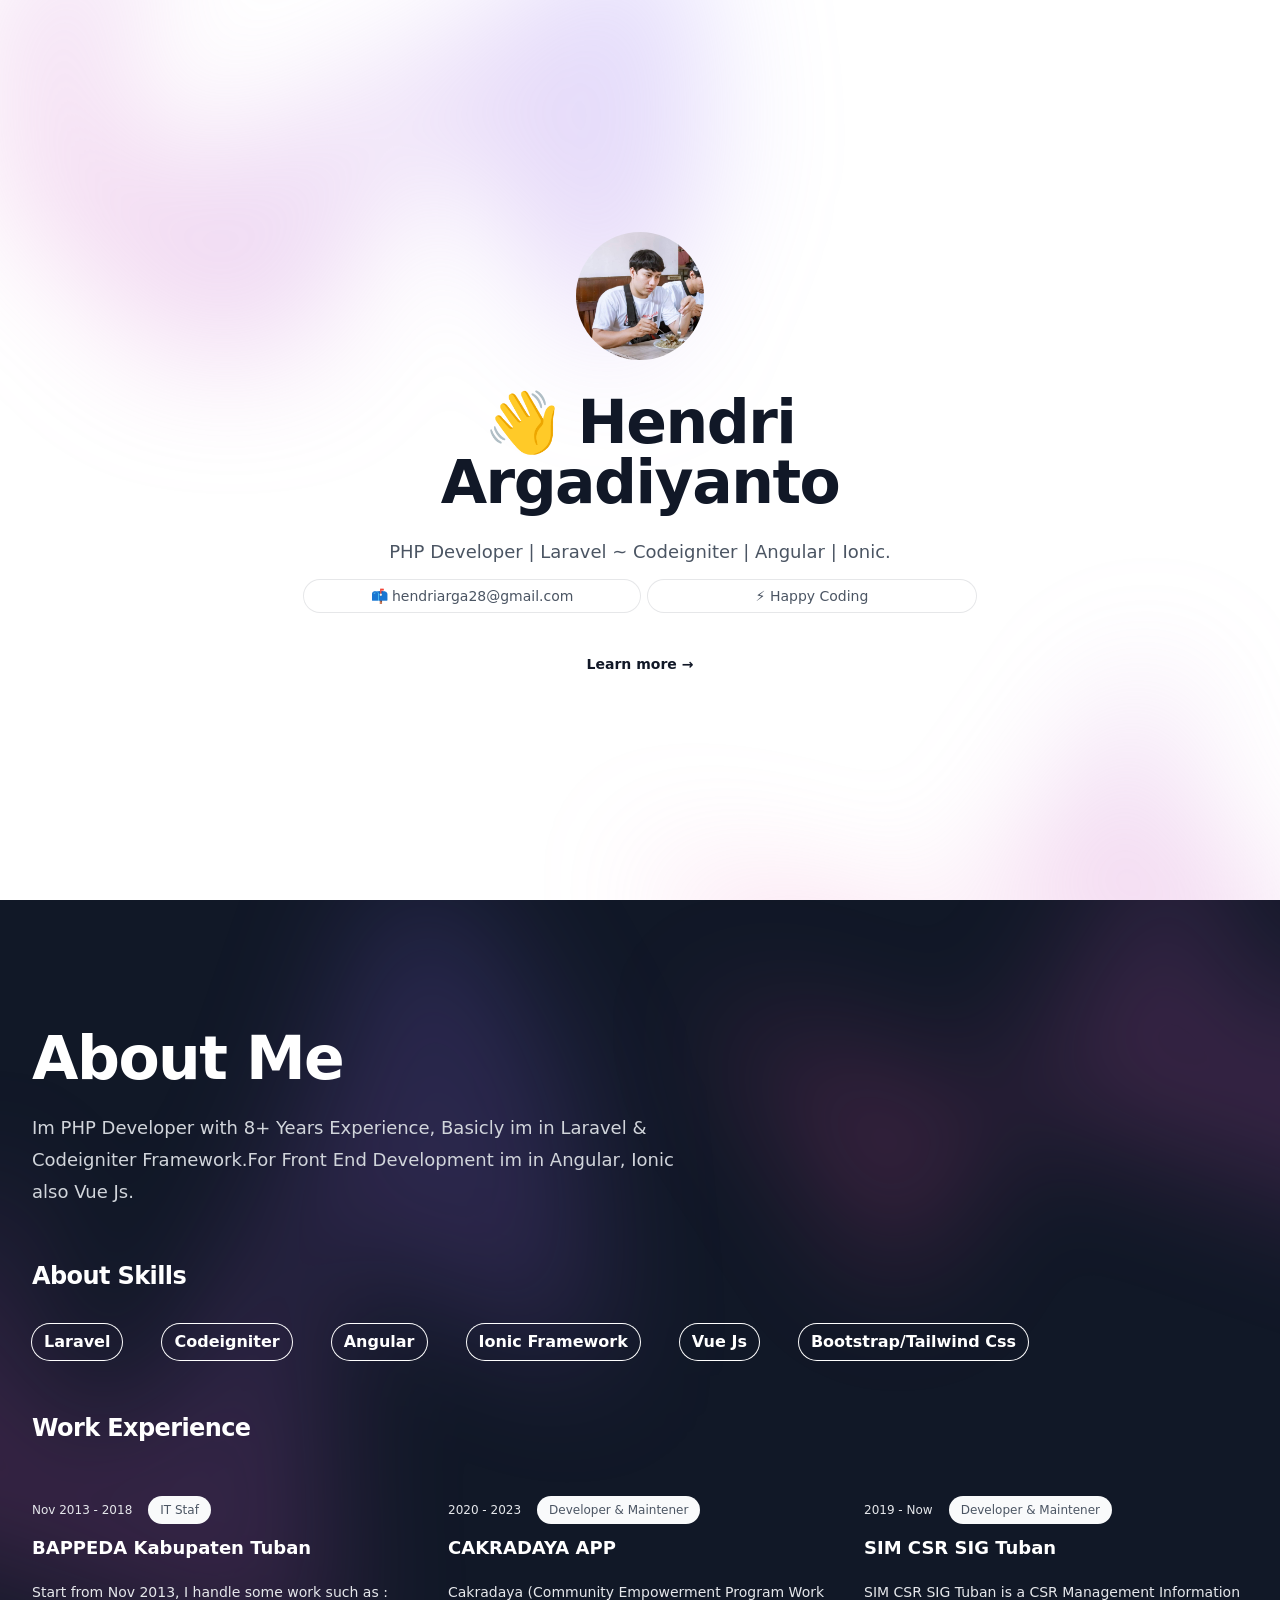
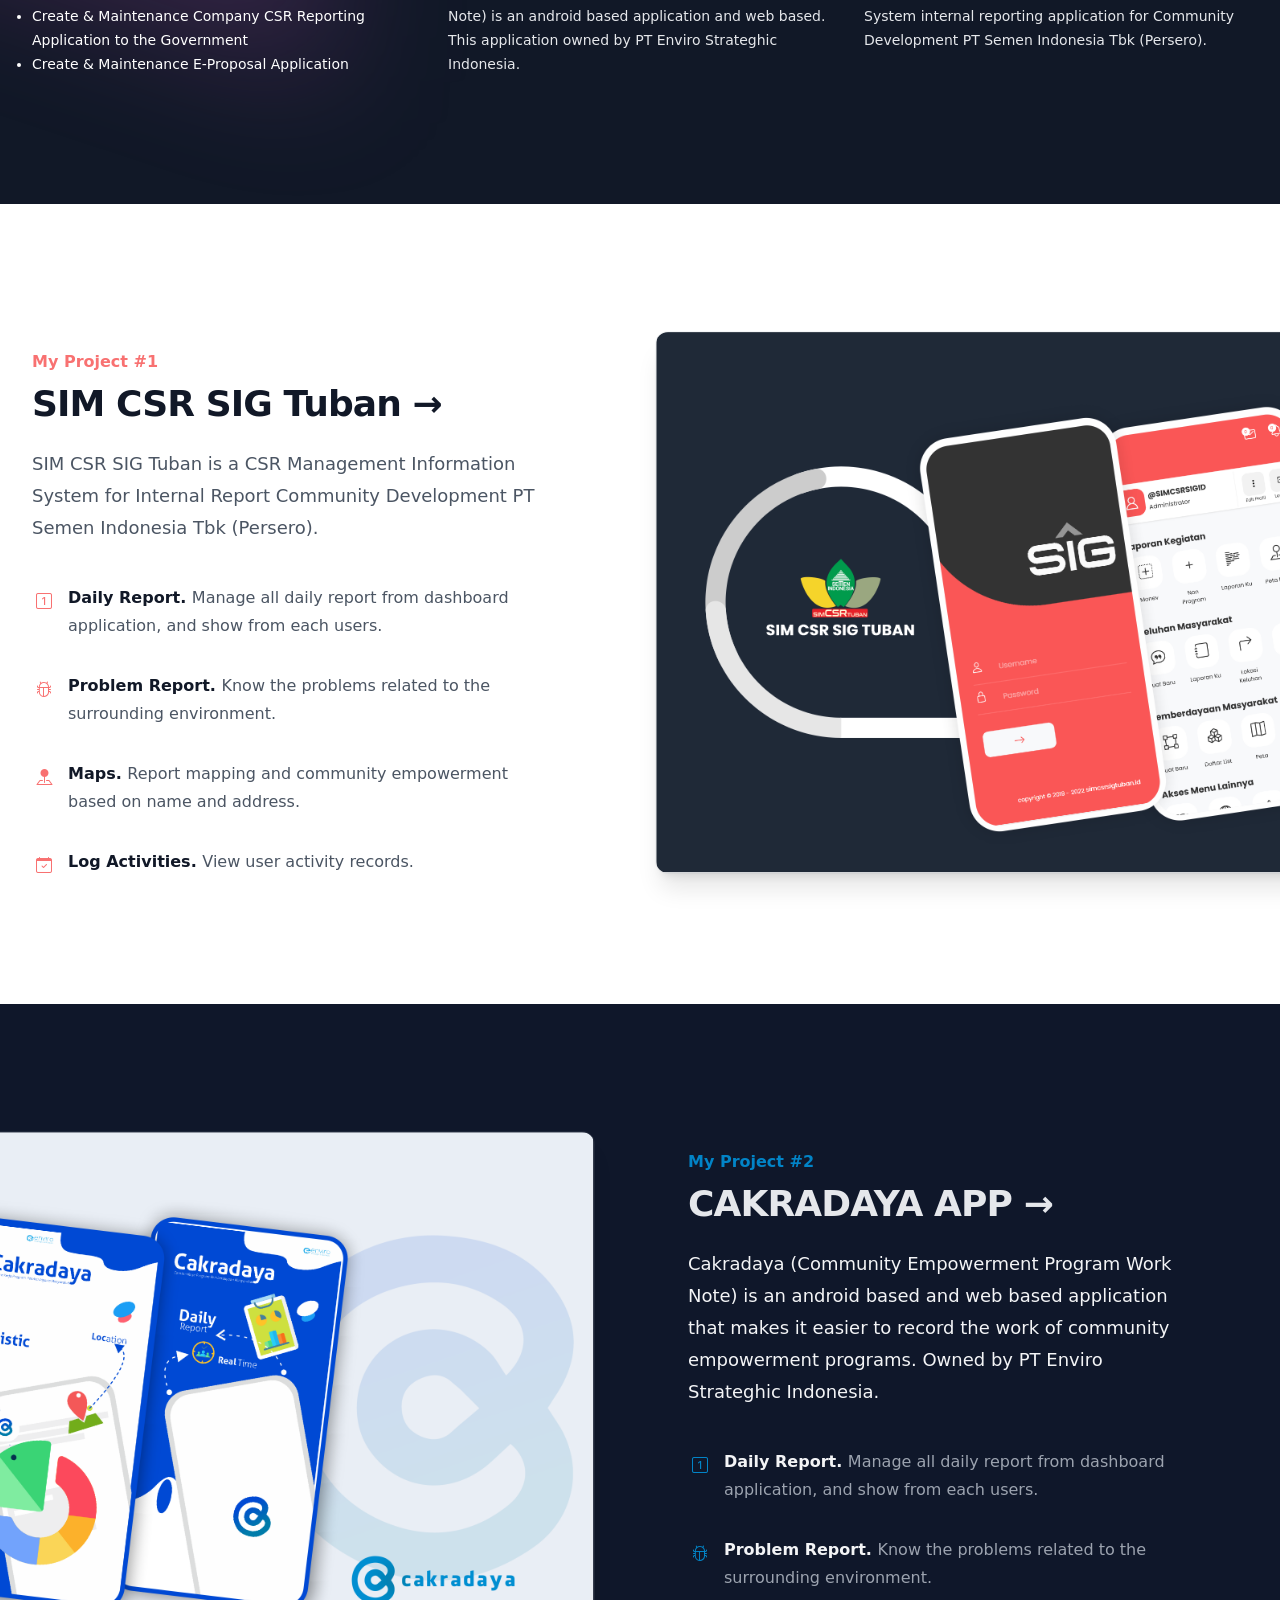
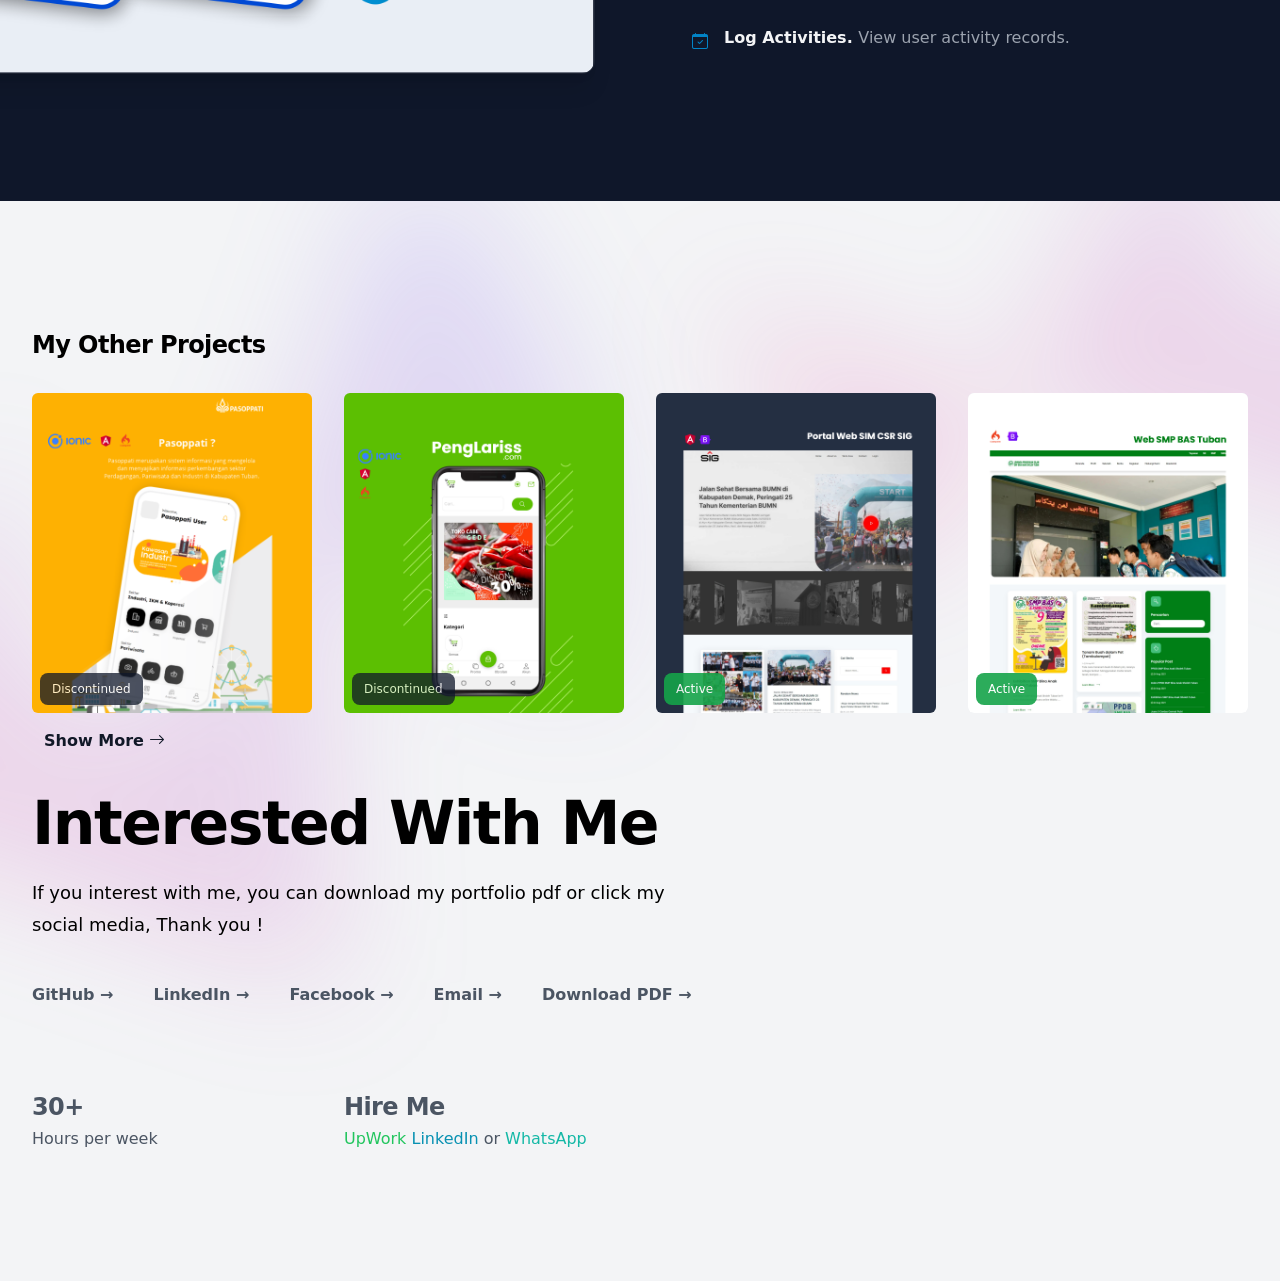
==== commit f7ddc618: "Update index.html Update FE" ====
--- a/index.html
+++ b/index.html
@@ -3,7 +3,7 @@
 <head>
   <meta charset="UTF-8">
   <meta name="viewport" content="width=device-width, initial-scale=1.0">
-  <meta name="description" content="Hello im Hendri Argadiyanto, im PHP Developer | Laravel ~ Codeigniter , But sometimes in Front End">
+  <meta name="description" content="Hello im Hendri Argadiyanto, im PHP Developer | Laravel ~ Codeigniter | Angular | Ionic">
   <meta name="author" content="Hendri Argadiyanto">
   <title>Hendri Argadiyanto</title>
   <meta name="twitter:card" content="summary_large_image">
@@ -37,7 +37,7 @@
         </div>
         <div class="text-center">
           <h1 class="text-4xl font-bold tracking-tight text-gray-900 sm:text-6xl">👋 Hendri Argadiyanto</h1>
-          <p class="mt-6 text-lg leading-8 text-gray-600 mb-3">PHP Developer | Laravel ~ Codeigniter , But sometimes in Front End.</p>
+          <p class="mt-6 text-lg leading-8 text-gray-600 mb-3">PHP Developer | Laravel ~ Codeigniter | Angular | Ionic.</p>
           <div class="mx-auto grid lg:grid-cols-2 md:grid-cols-2 sm:grid-cols-1 gap-y-4">
             <div class="relative rounded-full border-solid border-1 px-3 py-1 text-sm leading-6 text-gray-600 ring-1 ring-gray-900/10 hover:ring-gray-900/20">
               📫 hendriarga28@gmail.com
@@ -67,15 +67,15 @@
     <div class="mx-auto max-w-7xl px-6 lg:px-8">
       <div class="mx-auto max-w-2xl lg:mx-0">
         <h2 class="text-4xl font-bold tracking-tight text-white sm:text-6xl">About Me</h2>
-        <p class="mt-6 text-lg leading-8 text-gray-300">Im PHP Developer with 8+ Years Experience, Basicly im in Laravel & Codeigniter Framework. But sometimes i'm in Front End Development such as Ionic, Angular and Vue Js.</p>
+        <p class="mt-6 text-lg leading-8 text-gray-300">Im PHP Developer with 8+ Years Experience, Basicly im in Laravel & Codeigniter Framework.For Front End Development im in Angular, Ionic also Vue Js.</p>
       </div>
       <div class="mx-auto mt-10 max-w-2xl lg:mx-0 lg:max-w-none">
         <h6 class="text-2xl font-bold tracking-tight text-white py-3 mb-5">About Skills</h6>
         <div class="grid grid-cols-1 gap-x-8 gap-y-6 text-base font-semibold leading-7 text-white sm:grid-cols-2 md:flex lg:gap-x-10">
           <a class="border-solid ring-1 ring-white px-3 py-1 rounded-full" href="#">Laravel</a>
           <a class="border-solid ring-1 ring-white px-3 py-1 rounded-full" href="#">Codeigniter</a>
+          <a class="border-solid ring-1 ring-white px-3 py-1 rounded-full" href="#">Angular</a>
           <a class="border-solid ring-1 ring-white px-3 py-1 rounded-full" href="#">Ionic Framework</a>
-          <a class="border-solid ring-1 ring-white px-3 py-1 rounded-full" href="#">Angular</a>
           <a class="border-solid ring-1 ring-white px-3 py-1 rounded-full" href="#">Vue Js</a>
           <a class="border-solid ring-1 ring-white px-3 py-1 rounded-full" href="#">Bootstrap/Tailwind Css</a>
         </div>
